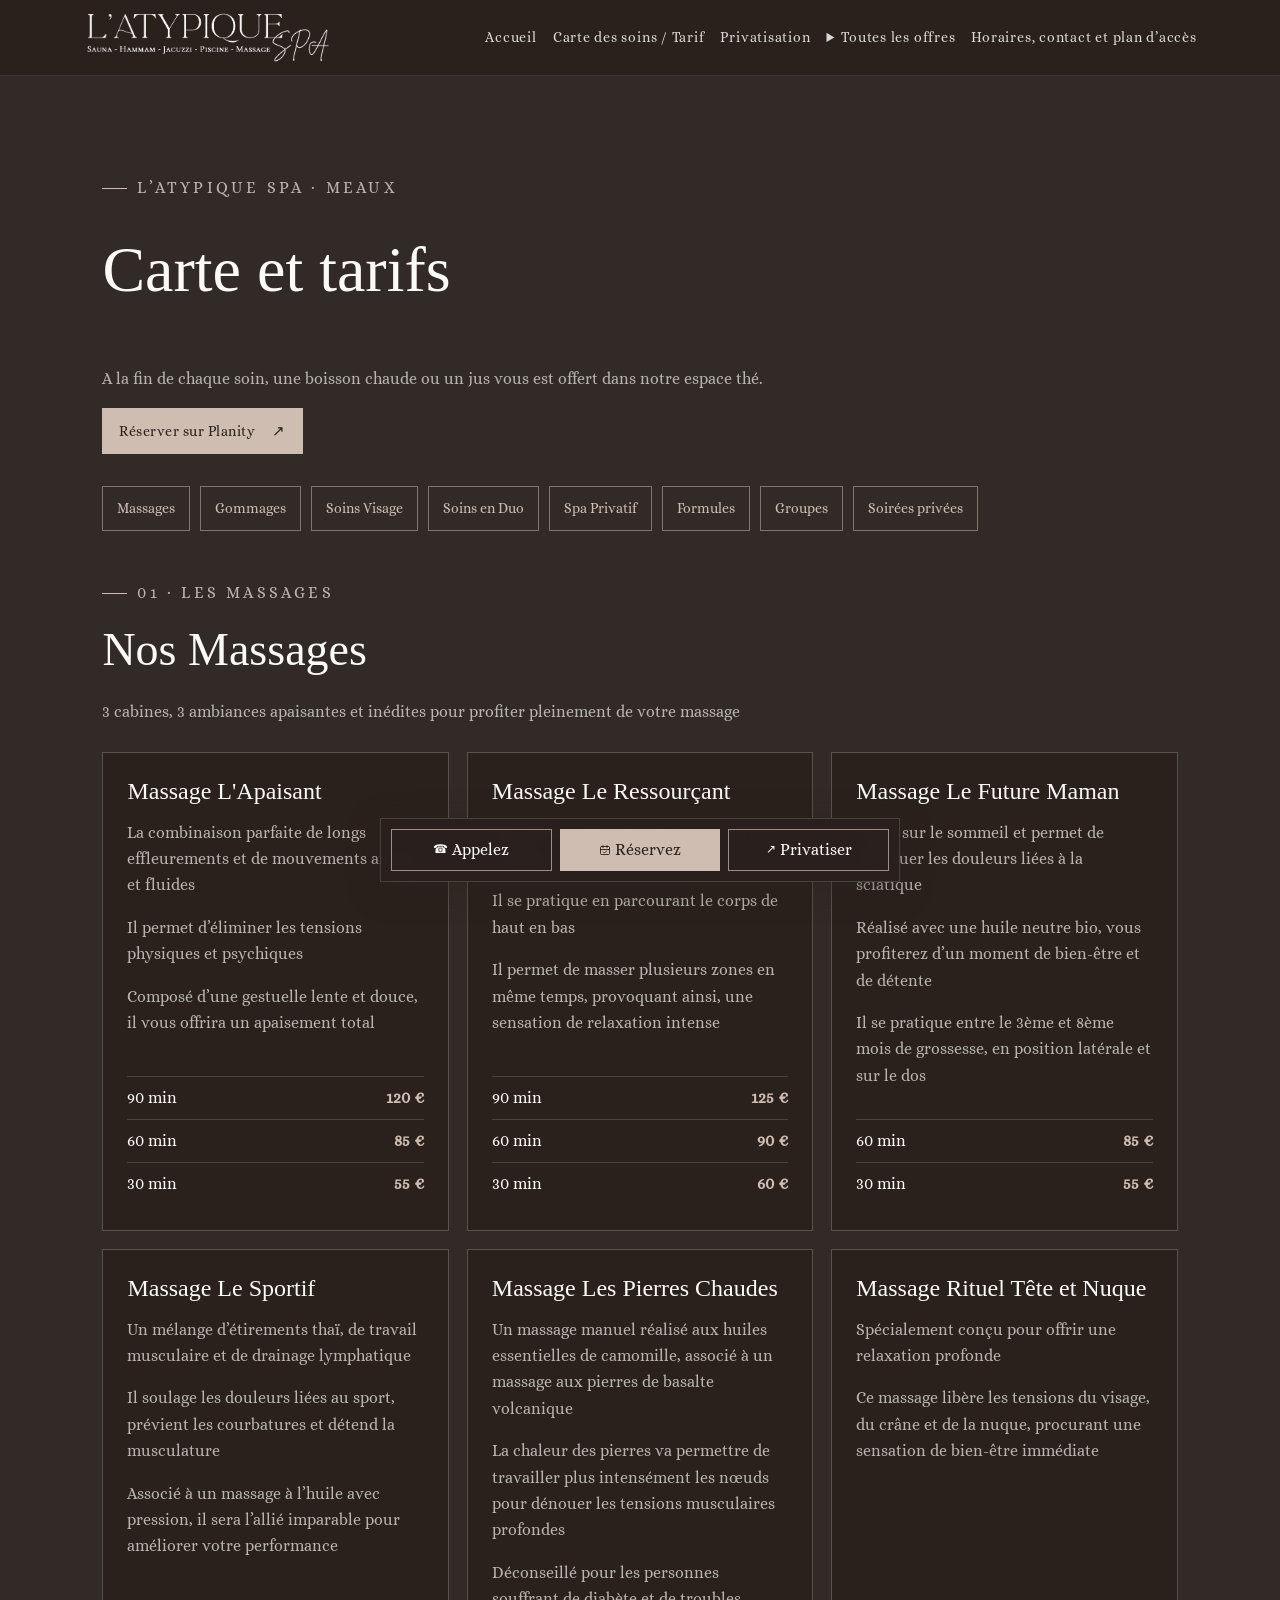
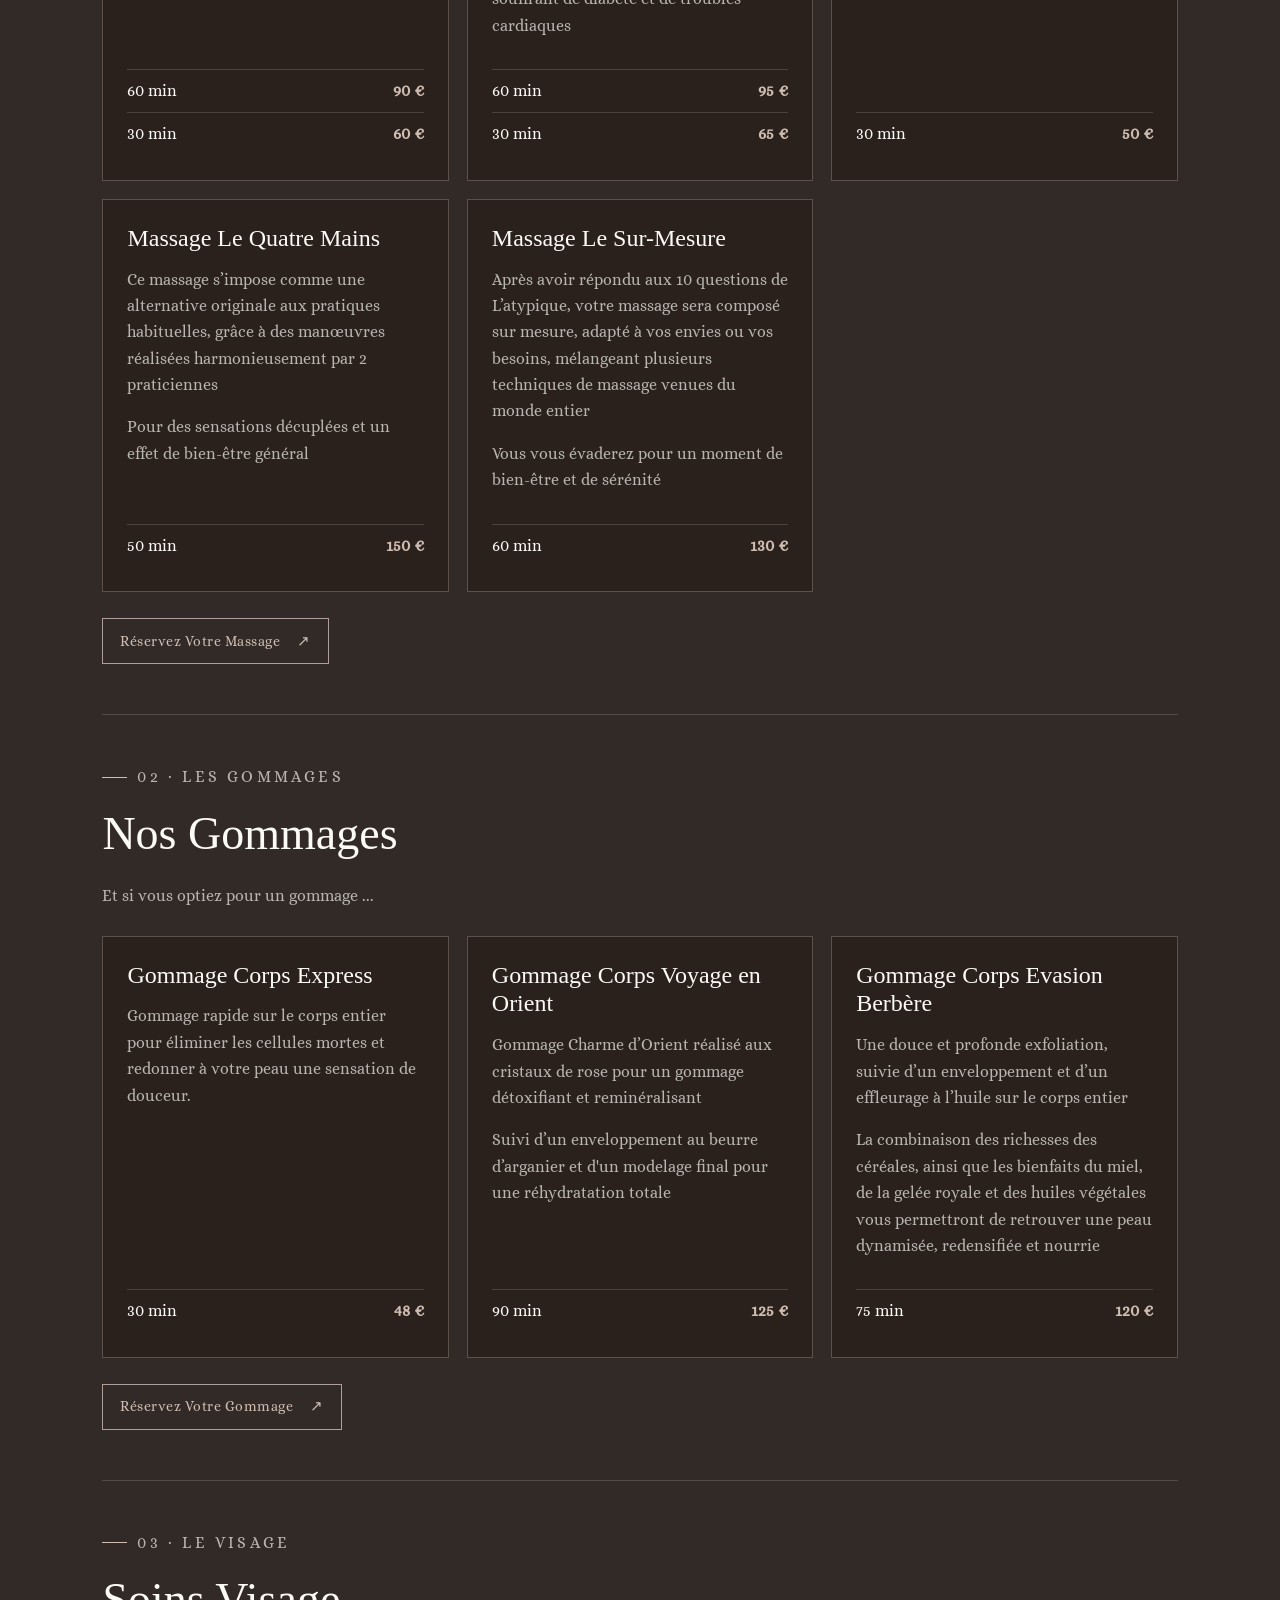
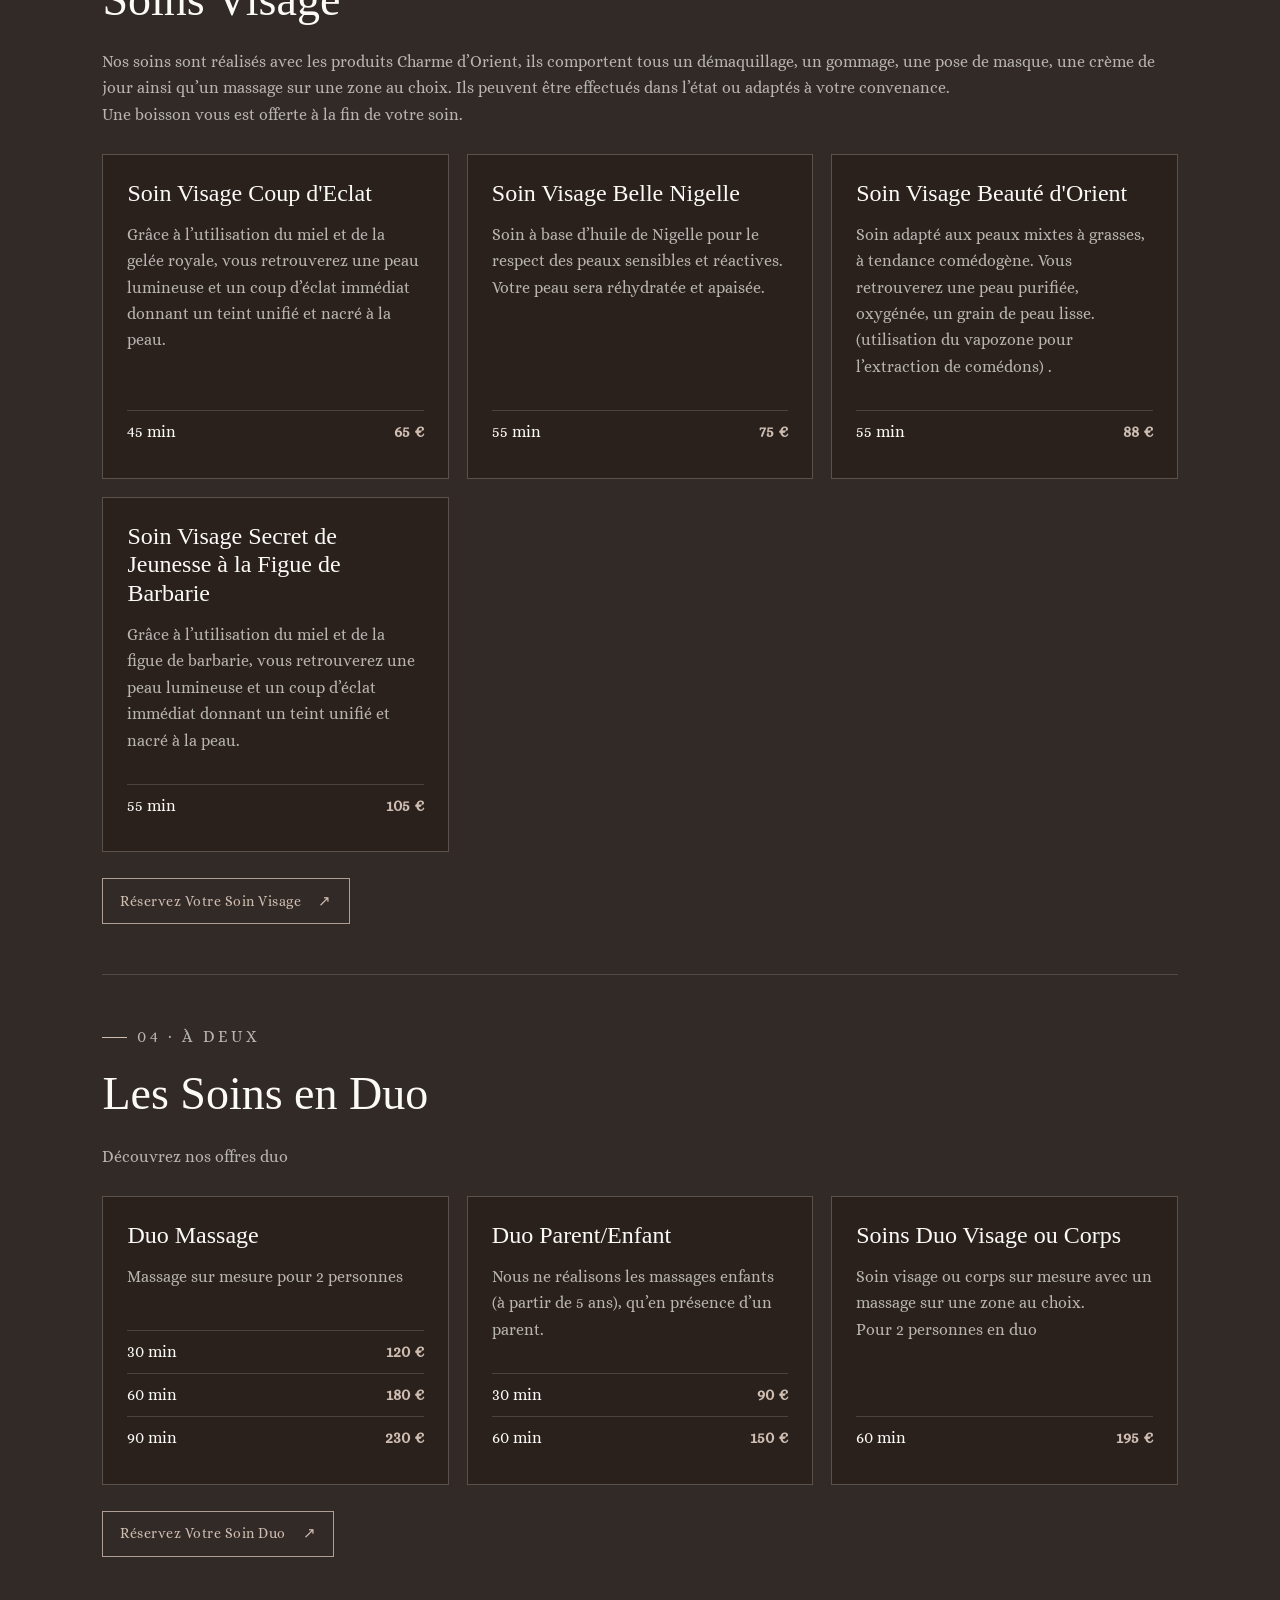
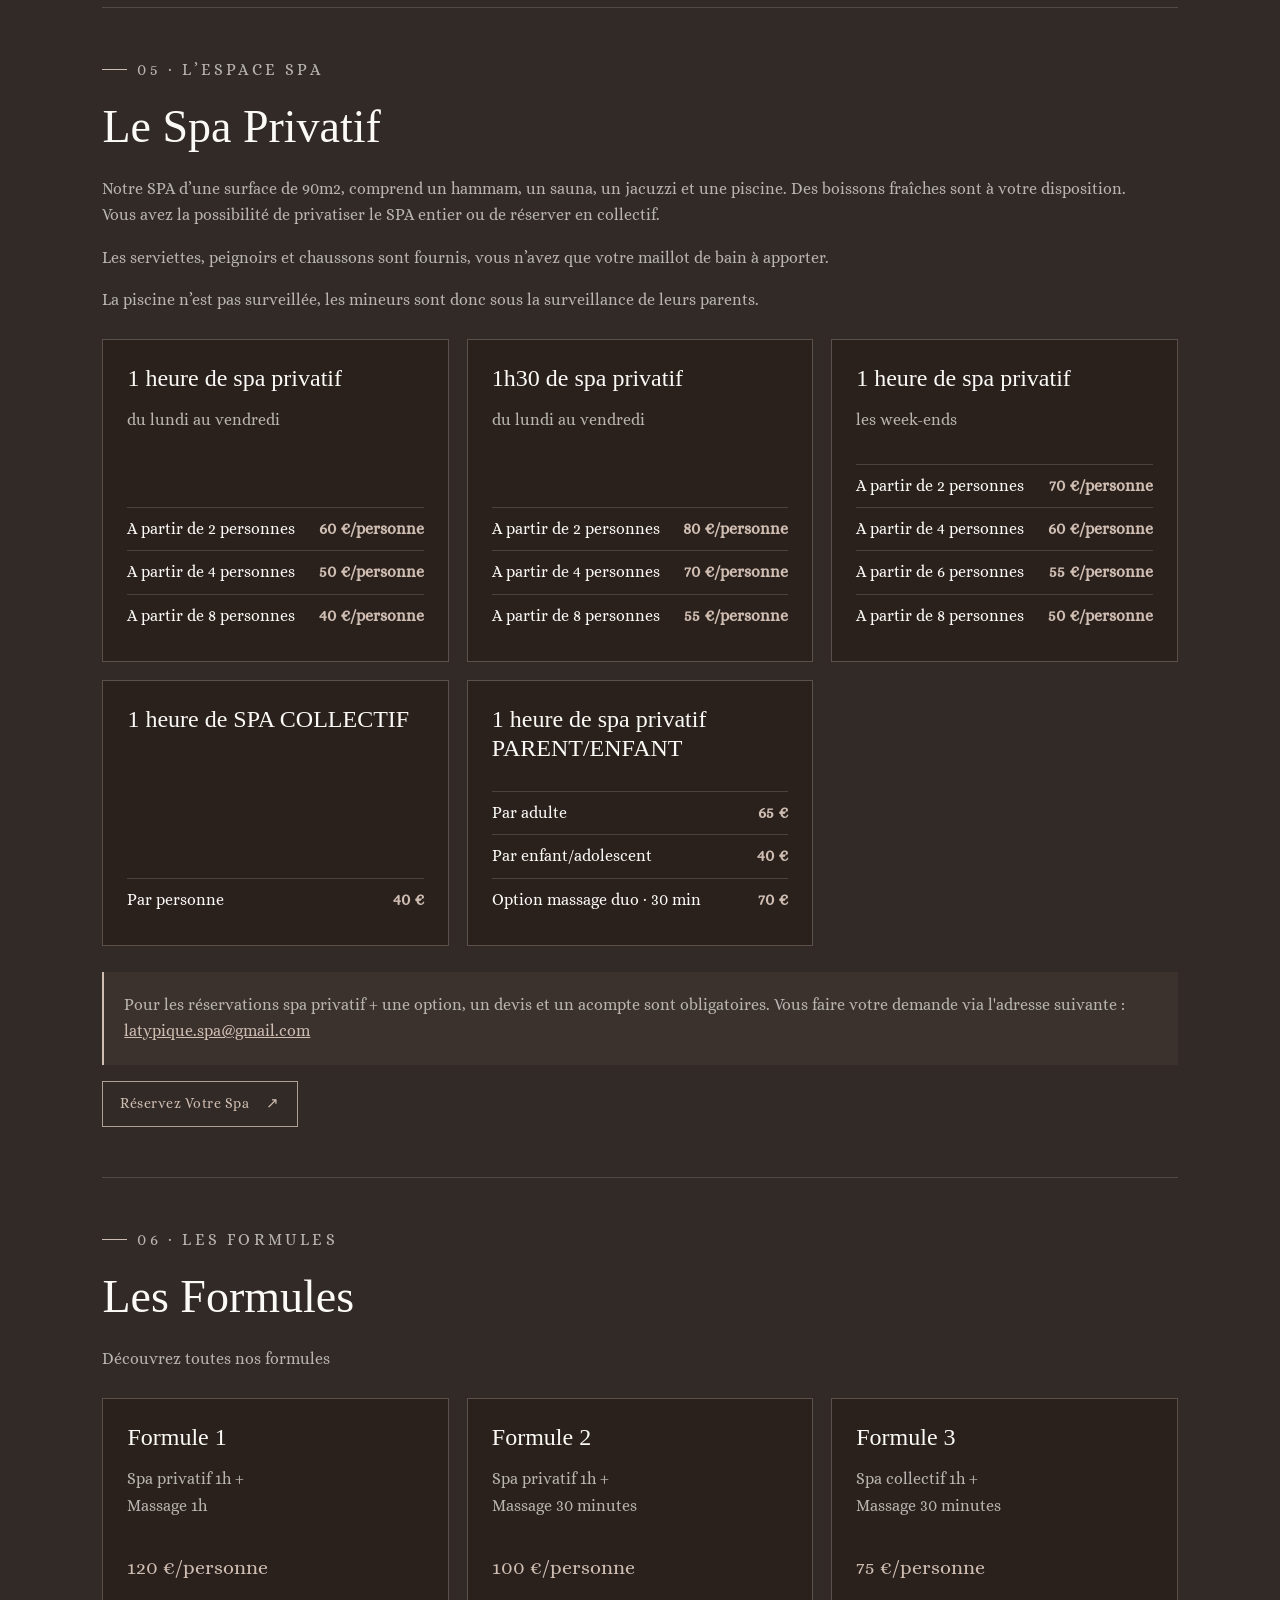
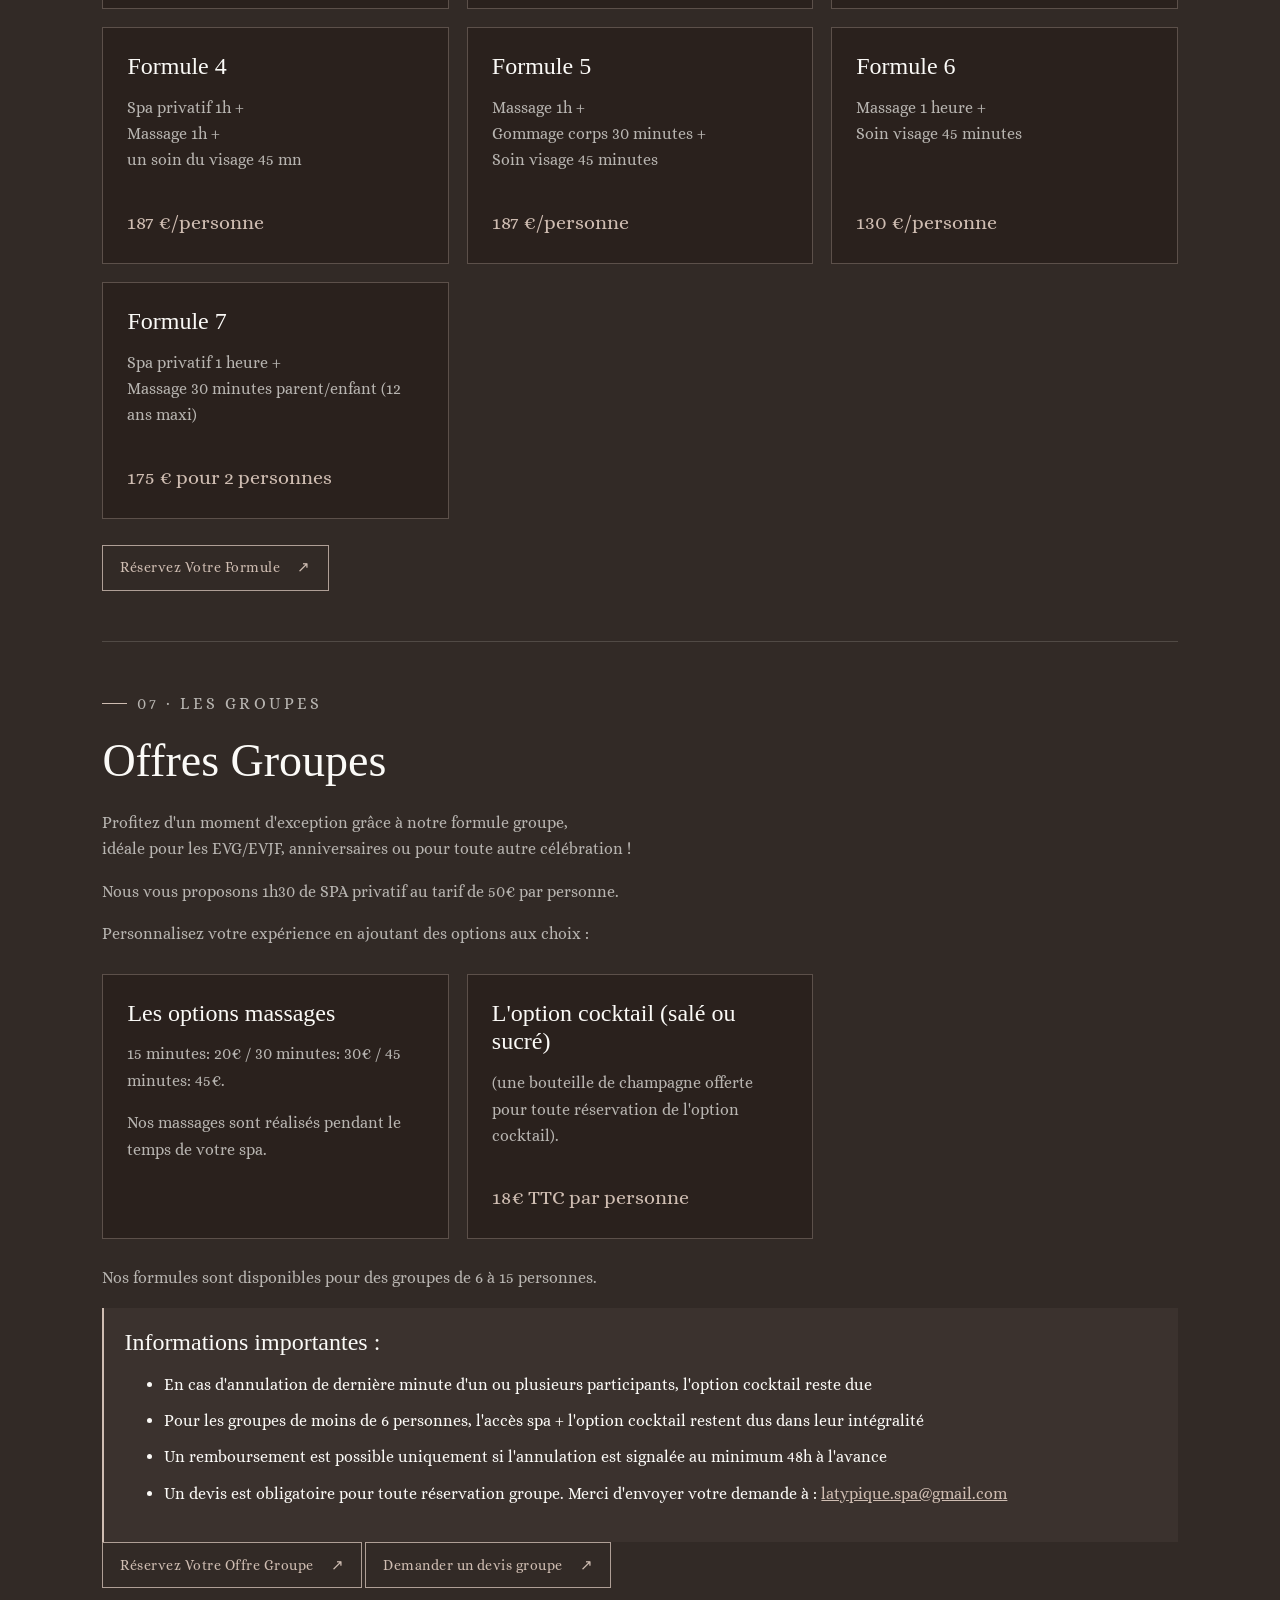
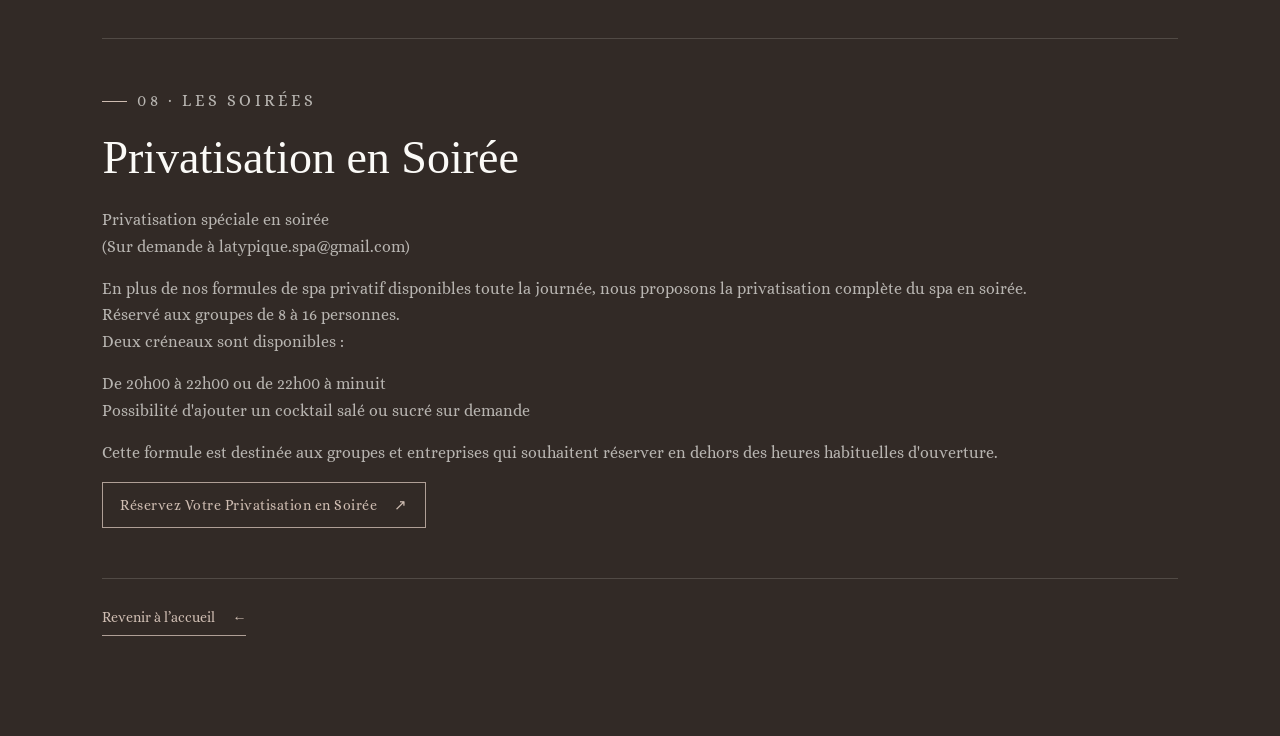
==== docs/carte-tarifs.html @ e6910a38 "Ajouter une page Privatisation Co-authored-by: Copilot <223556219+Copilot@users.noreply.github.com>" ====
<!doctype html>
<html lang="fr">
<head>
  <meta charset="utf-8">
  <meta name="viewport" content="width=device-width, initial-scale=1, viewport-fit=cover">
  <meta name="description" content="Découvrez la carte et les tarifs de L’Atypique Spa à Meaux : massages, gommages, soins visage, duo, spa privatif, formules et offres groupes.">
  <meta name="theme-color" content="#2a211d">
  <title>Carte et tarifs — L’Atypique Spa</title>
  <link rel="icon" href="assets/favicon/favicon.ico">
  <link rel="stylesheet" href="proposition-3.css?v=20261019-25">
</head>
<body class="rates-page">
  <a class="skip-link" href="#contenu">Aller au contenu</a>
  <header class="site-header">
    <a class="brand" href="index.html" aria-label="L’Atypique Spa, accueil">
      <img class="brand-logo" src="assets/Logo/logo1.webp" alt="L’Atypique Spa" width="683" height="140">
    </a>
    <input class="menu-toggle" type="checkbox" id="menu-toggle" aria-label="Ouvrir le menu">
    <label class="menu-button" for="menu-toggle" aria-label="Afficher le menu"><span></span><span></span><span></span></label>
    <nav class="main-nav" aria-label="Navigation principale">
      <a href="index.html">Accueil</a>
      <a href="carte-tarifs.html" aria-current="page">Carte des soins / Tarif</a>
      <a href="privatisation.html">Privatisation</a>
      <details class="nav-offers">
        <summary>Toutes les offres</summary>
        <ul class="nav-submenu">
          <li><a href="#massage">Nos Massages</a></li>
          <li><a href="#gommage">Nos Gommages</a></li>
          <li><a href="#visage">Soins Visage</a></li>
          <li><a href="#duo">Les Soins en Duo</a></li>
          <li><a href="#privatif">Le Spa Privatif</a></li>
          <li><a href="#formules">Les Formules</a></li>
          <li><a href="#evc">Offres Groupes</a></li>
          <li><a href="#privatisation">Privatisation en Soirée</a></li>
        </ul>
      </details>
      <a href="contact.html">Horaires, contact et plan d’accès</a>
    </nav>
  </header>
  <main class="rates-content section-pad" id="contenu">
    <div class="rates-intro">
      <p class="eyebrow">L’Atypique Spa · Meaux</p>
      <h1>Carte et tarifs</h1>
      <p>A la fin de chaque soin, une boisson chaude ou un jus vous est offert dans notre espace thé.</p>
      <a class="button button-light" href="https://www.planity.com/latypique-spa-77100-meaux-qjz">Réserver sur Planity <span aria-hidden="true">↗</span></a>
    </div>
    <nav class="rates-categories" aria-label="Rubriques de la carte">
      <a href="#massage">Massages</a><a href="#gommage">Gommages</a><a href="#visage">Soins Visage</a><a href="#duo">Soins en Duo</a><a href="#privatif">Spa Privatif</a><a href="#formules">Formules</a><a href="#evc">Groupes</a><a href="#privatisation">Soirées privées</a>
    </nav>

    <section class="rates-section" id="massage" aria-labelledby="massage-title">
      <p class="eyebrow">01 · Les massages</p>
      <h2 id="massage-title">Nos Massages</h2>
      <p>3 cabines, 3 ambiances apaisantes et inédites pour profiter pleinement de votre massage</p>
      <div class="rates-grid">
        <article class="rate-card">
          <h3>Massage L'Apaisant</h3>
          <p>La combinaison parfaite de longs effleurements et de mouvements amples et fluides</p>
          <p>Il permet d’éliminer les tensions physiques et psychiques</p>
          <p>Composé d’une gestuelle lente et douce, il vous offrira un apaisement total</p>
          <ul class="rate-prices"><li>90 min <strong>120 €</strong></li><li>60 min <strong>85 €</strong></li><li>30 min <strong>55 €</strong></li></ul>
        </article>
        <article class="rate-card">
          <h3>Massage Le Ressourçant</h3>
          <p>Inspiré du massage Hawaïen, il se veut tonique et souple à la fois</p>
          <p>Il se pratique en parcourant le corps de haut en bas</p>
          <p>Il permet de masser plusieurs zones en même temps, provoquant ainsi, une sensation de relaxation intense</p>
          <ul class="rate-prices"><li>90 min <strong>125 €</strong></li><li>60 min <strong>90 €</strong></li><li>30 min <strong>60 €</strong></li></ul>
        </article>
        <article class="rate-card">
          <h3>Massage Le Future Maman</h3>
          <p>Il agit sur le sommeil et permet de diminuer les douleurs liées à la sciatique</p>
          <p>Réalisé avec une huile neutre bio, vous profiterez d’un moment de bien-être et de détente</p>
          <p>Il se pratique entre le 3ème et 8ème mois de grossesse, en position latérale et sur le dos</p>
          <ul class="rate-prices"><li>60 min <strong>85 €</strong></li><li>30 min <strong>55 €</strong></li></ul>
        </article>
        <article class="rate-card">
          <h3>Massage Le Sportif</h3>
          <p>Un mélange d’étirements thaï, de travail musculaire et de drainage lymphatique</p>
          <p>Il soulage les douleurs liées au sport, prévient les courbatures et détend la musculature</p>
          <p>Associé à un massage à l’huile avec pression, il sera l’allié imparable pour améliorer votre performance</p>
          <ul class="rate-prices"><li>60 min <strong>90 €</strong></li><li>30 min <strong>60 €</strong></li></ul>
        </article>
        <article class="rate-card">
          <h3>Massage Les Pierres Chaudes</h3>
          <p>Un massage manuel réalisé aux huiles essentielles de camomille, associé à un massage aux pierres de basalte volcanique</p>
          <p>La chaleur des pierres va permettre de travailler plus intensément les nœuds pour dénouer les tensions musculaires profondes</p>
          <p class="rate-note">Déconseillé pour les personnes souffrant de diabète et de troubles cardiaques</p>
          <ul class="rate-prices"><li>60 min <strong>95 €</strong></li><li>30 min <strong>65 €</strong></li></ul>
        </article>
        <article class="rate-card">
          <h3>Massage Rituel Tête et Nuque</h3>
          <p>Spécialement conçu pour offrir une relaxation profonde</p>
          <p>Ce massage libère les tensions du visage, du crâne et de la nuque, procurant une sensation de bien-être immédiate</p>
          <ul class="rate-prices"><li>30 min <strong>50 €</strong></li></ul>
        </article>
        <article class="rate-card">
          <h3>Massage Le Quatre Mains</h3>
          <p>Ce massage s’impose comme une alternative originale aux pratiques habituelles, grâce à des manœuvres réalisées harmonieusement par 2 praticiennes</p>
          <p>Pour des sensations décuplées et un effet de bien-être général</p>
          <ul class="rate-prices"><li>50 min <strong>150 €</strong></li></ul>
        </article>
        <article class="rate-card">
          <h3>Massage Le Sur-Mesure</h3>
          <p>Après avoir répondu aux 10 questions de L’atypique, votre massage sera composé sur mesure, adapté à vos envies ou vos besoins, mélangeant plusieurs techniques de massage venues du monde entier</p>
          <p>Vous vous évaderez pour un moment de bien-être et de sérénité</p>
          <ul class="rate-prices"><li>60 min <strong>130 €</strong></li></ul>
        </article>
      </div>
      <a class="button button-outline" href="https://www.planity.com/latypique-spa-77100-meaux-qjz">Réservez Votre Massage <span aria-hidden="true">↗</span></a>
    </section>

    <section class="rates-section" id="gommage" aria-labelledby="gommage-title">
      <p class="eyebrow">02 · Les gommages</p>
      <h2 id="gommage-title">Nos Gommages</h2>
      <p>Et si vous optiez pour un gommage ...</p>
      <div class="rates-grid">
        <article class="rate-card">
          <h3>Gommage Corps Express</h3>
          <p>Gommage rapide sur le corps entier pour éliminer les cellules mortes et redonner à votre peau une sensation de douceur.</p>
          <ul class="rate-prices"><li>30 min <strong>48 €</strong></li></ul>
        </article>
        <article class="rate-card">
          <h3>Gommage Corps Voyage en Orient</h3>
          <p>Gommage Charme d’Orient réalisé aux cristaux de rose pour un gommage détoxifiant et reminéralisant</p>
          <p>Suivi d’un enveloppement au beurre d’arganier et d'un modelage final pour une réhydratation totale</p>
          <ul class="rate-prices"><li>90 min <strong>125 €</strong></li></ul>
        </article>
        <article class="rate-card">
          <h3>Gommage Corps Evasion Berbère</h3>
          <p>Une douce et profonde exfoliation, suivie d’un enveloppement et d’un effleurage à l’huile sur le corps entier</p>
          <p>La combinaison des richesses des céréales, ainsi que les bienfaits du miel, de la gelée royale et des huiles végétales vous permettront de retrouver une peau dynamisée, redensifiée et nourrie</p>
          <ul class="rate-prices"><li>75 min <strong>120 €</strong></li></ul>
        </article>
      </div>
      <a class="button button-outline" href="https://www.planity.com/latypique-spa-77100-meaux-qjz">Réservez Votre Gommage <span aria-hidden="true">↗</span></a>
    </section>

    <section class="rates-section" id="visage" aria-labelledby="visage-title">
      <p class="eyebrow">03 · Le visage</p>
      <h2 id="visage-title">Soins Visage</h2>
      <p>Nos soins sont réalisés avec les produits Charme d’Orient, ils comportent tous un démaquillage, un gommage, une pose de masque, une crème de jour ainsi qu’un massage sur une zone au choix. Ils peuvent être effectués dans l’état ou adaptés à votre convenance.<br>Une boisson vous est offerte à la fin de votre soin.</p>
      <div class="rates-grid">
        <article class="rate-card"><h3>Soin Visage Coup d'Eclat</h3><p>Grâce à l’utilisation du miel et de la gelée royale, vous retrouverez une peau lumineuse et un coup d’éclat immédiat donnant un teint unifié et nacré à la peau.</p><ul class="rate-prices"><li>45 min <strong>65 €</strong></li></ul></article>
        <article class="rate-card"><h3>Soin Visage Belle Nigelle</h3><p>Soin à base d’huile de Nigelle pour le respect des peaux sensibles et réactives. Votre peau sera réhydratée et apaisée.</p><ul class="rate-prices"><li>55 min <strong>75 €</strong></li></ul></article>
        <article class="rate-card"><h3>Soin Visage Beauté d'Orient</h3><p>Soin adapté aux peaux mixtes à grasses, à tendance comédogène. Vous retrouverez une peau purifiée, oxygénée, un grain de peau lisse. (utilisation du vapozone pour l’extraction de comédons) .</p><ul class="rate-prices"><li>55 min <strong>88 €</strong></li></ul></article>
        <article class="rate-card"><h3>Soin Visage Secret de Jeunesse à la Figue de Barbarie</h3><p>Grâce à l’utilisation du miel et de la figue de barbarie, vous retrouverez une peau lumineuse et un coup d’éclat immédiat donnant un teint unifié et nacré à la peau.</p><ul class="rate-prices"><li>55 min <strong>105 €</strong></li></ul></article>
      </div>
      <a class="button button-outline" href="https://www.planity.com/latypique-spa-77100-meaux-qjz">Réservez Votre Soin Visage <span aria-hidden="true">↗</span></a>
    </section>

    <section class="rates-section" id="duo" aria-labelledby="duo-title">
      <p class="eyebrow">04 · À deux</p>
      <h2 id="duo-title">Les Soins en Duo</h2>
      <p>Découvrez nos offres duo</p>
      <div class="rates-grid">
        <article class="rate-card"><h3>Duo Massage</h3><p>Massage sur mesure pour 2 personnes</p><ul class="rate-prices"><li>30 min <strong>120 €</strong></li><li>60 min <strong>180 €</strong></li><li>90 min <strong>230 €</strong></li></ul></article>
        <article class="rate-card"><h3>Duo Parent/Enfant</h3><p>Nous ne réalisons les massages enfants (à partir de 5 ans), qu’en présence d’un parent.</p><ul class="rate-prices"><li>30 min <strong>90 €</strong></li><li>60 min <strong>150 €</strong></li></ul></article>
        <article class="rate-card"><h3>Soins Duo Visage ou Corps</h3><p>Soin visage ou corps sur mesure avec un massage sur une zone au choix.<br>Pour 2 personnes en duo</p><ul class="rate-prices"><li>60 min <strong>195 €</strong></li></ul></article>
      </div>
      <a class="button button-outline" href="https://www.planity.com/latypique-spa-77100-meaux-qjz">Réservez Votre Soin Duo <span aria-hidden="true">↗</span></a>
    </section>

    <section class="rates-section" id="privatif" aria-labelledby="privatif-title">
      <p class="eyebrow">05 · L’espace spa</p>
      <h2 id="privatif-title">Le Spa Privatif</h2>
      <p>Notre SPA d’une surface de 90m2, comprend un hammam, un sauna, un jacuzzi et une piscine. Des boissons fraîches sont à votre disposition.<br>Vous avez la possibilité de privatiser le SPA entier ou de réserver en collectif.</p>
      <p>Les serviettes, peignoirs et chaussons sont fournis, vous n’avez que votre maillot de bain à apporter.</p>
      <p>La piscine n’est pas surveillée, les mineurs sont donc sous la surveillance de leurs parents.</p>
      <div class="rates-grid">
        <article class="rate-card"><h3>1 heure de spa privatif</h3><p>du lundi au vendredi</p><ul class="rate-prices"><li>A partir de 2 personnes <strong>60 €/personne</strong></li><li>A partir de 4 personnes <strong>50 €/personne</strong></li><li>A partir de 8 personnes <strong>40 €/personne</strong></li></ul></article>
        <article class="rate-card"><h3>1h30 de spa privatif</h3><p>du lundi au vendredi</p><ul class="rate-prices"><li>A partir de 2 personnes <strong>80 €/personne</strong></li><li>A partir de 4 personnes <strong>70 €/personne</strong></li><li>A partir de 8 personnes <strong>55 €/personne</strong></li></ul></article>
        <article class="rate-card"><h3>1 heure de spa privatif</h3><p>les week-ends</p><ul class="rate-prices"><li>A partir de 2 personnes <strong>70 €/personne</strong></li><li>A partir de 4 personnes <strong>60 €/personne</strong></li><li>A partir de 6 personnes <strong>55 €/personne</strong></li><li>A partir de 8 personnes <strong>50 €/personne</strong></li></ul></article>
        <article class="rate-card"><h3>1 heure de SPA COLLECTIF</h3><ul class="rate-prices"><li>Par personne <strong>40 €</strong></li></ul></article>
        <article class="rate-card"><h3>1 heure de spa privatif PARENT/ENFANT</h3><ul class="rate-prices"><li>Par adulte <strong>65 €</strong></li><li>Par enfant/adolescent <strong>40 €</strong></li><li>Option massage duo · 30 min <strong>70 €</strong></li></ul></article>
      </div>
      <p class="rates-notice">Pour les réservations spa privatif + une option, un devis et un acompte sont obligatoires. Vous faire votre demande via l'adresse suivante : <a href="mailto:latypique.spa@gmail.com">latypique.spa@gmail.com</a></p>
      <a class="button button-outline" href="https://www.planity.com/latypique-spa-77100-meaux-qjz">Réservez Votre Spa <span aria-hidden="true">↗</span></a>
    </section>

    <section class="rates-section" id="formules" aria-labelledby="formules-title">
      <p class="eyebrow">06 · Les formules</p>
      <h2 id="formules-title">Les Formules</h2>
      <p>Découvrez toutes nos formules</p>
      <div class="rates-grid">
        <article class="rate-card"><h3>Formule 1</h3><p>Spa privatif 1h +<br>Massage 1h</p><p class="rate-total">120 €/personne</p></article>
        <article class="rate-card"><h3>Formule 2</h3><p>Spa privatif 1h +<br>Massage 30 minutes</p><p class="rate-total">100 €/personne</p></article>
        <article class="rate-card"><h3>Formule 3</h3><p>Spa collectif 1h +<br>Massage 30 minutes</p><p class="rate-total">75 €/personne</p></article>
        <article class="rate-card"><h3>Formule 4</h3><p>Spa privatif 1h +<br>Massage 1h +<br>un soin du visage 45 mn</p><p class="rate-total">187 €/personne</p></article>
        <article class="rate-card"><h3>Formule 5</h3><p>Massage 1h +<br>Gommage corps 30 minutes +<br>Soin visage 45 minutes</p><p class="rate-total">187 €/personne</p></article>
        <article class="rate-card"><h3>Formule 6</h3><p>Massage 1 heure +<br>Soin visage 45 minutes</p><p class="rate-total">130 €/personne</p></article>
        <article class="rate-card"><h3>Formule 7</h3><p>Spa privatif 1 heure +<br>Massage 30 minutes parent/enfant (12 ans maxi)</p><p class="rate-total">175 € pour 2 personnes</p></article>
      </div>
      <a class="button button-outline" href="https://www.planity.com/latypique-spa-77100-meaux-qjz">Réservez Votre Formule <span aria-hidden="true">↗</span></a>
    </section>

    <section class="rates-section" id="evc" aria-labelledby="evc-title">
      <p class="eyebrow">07 · Les groupes</p>
      <h2 id="evc-title">Offres Groupes</h2>
      <p>Profitez d'un moment d'exception grâce à notre formule groupe,<br>idéale pour les EVG/EVJF, anniversaires ou pour toute autre célébration !</p>
      <p>Nous vous proposons 1h30 de SPA privatif au tarif de 50€ par personne.</p>
      <p>Personnalisez votre expérience en ajoutant des options aux choix :</p>
      <div class="rates-grid">
        <article class="rate-card"><h3>Les options massages</h3><p>15 minutes: 20€ / 30 minutes: 30€ / 45 minutes: 45€.</p><p>Nos massages sont réalisés pendant le temps de votre spa.</p></article>
        <article class="rate-card"><h3>L'option cocktail (salé ou sucré)</h3><p>(une bouteille de champagne offerte pour toute réservation de l'option cocktail).</p><p class="rate-total">18€ TTC par personne</p></article>
      </div>
      <p>Nos formules sont disponibles pour des groupes de 6 à 15 personnes.</p>
      <div class="rates-notice"><h3>Informations importantes :</h3><ul>
        <li>En cas d'annulation de dernière minute d'un ou plusieurs participants, l'option cocktail reste due</li>
        <li>Pour les groupes de moins de 6 personnes, l'accès spa + l'option cocktail restent dus dans leur intégralité</li>
        <li>Un remboursement est possible uniquement si l'annulation est signalée au minimum 48h à l'avance</li>
        <li>Un devis est obligatoire pour toute réservation groupe. Merci d'envoyer votre demande à : <a href="mailto:latypique.spa@gmail.com">latypique.spa@gmail.com</a></li>
      </ul></div>
      <a class="button button-outline" href="https://www.planity.com/latypique-spa-77100-meaux-qjz">Réservez Votre Offre Groupe <span aria-hidden="true">↗</span></a>
      <a class="button button-outline" href="mailto:latypique.spa@gmail.com?subject=Demande%20de%20devis%20groupe">Demander un devis groupe <span aria-hidden="true">↗</span></a>
    </section>

    <section class="rates-section" id="privatisation" aria-labelledby="privatisation-title">
      <p class="eyebrow">08 · Les soirées</p>
      <h2 id="privatisation-title">Privatisation en Soirée</h2>
      <p>Privatisation spéciale en soirée<br>(Sur demande à <a href="mailto:latypique.spa@gmail.com">latypique.spa@gmail.com</a>)</p>
      <p>En plus de nos formules de spa privatif disponibles toute la journée, nous proposons la privatisation complète du spa en soirée.<br>Réservé aux groupes de 8 à 16 personnes.<br>Deux créneaux sont disponibles :</p>
      <p>De 20h00 à 22h00 ou de 22h00 à minuit<br>Possibilité d'ajouter un cocktail salé ou sucré sur demande</p>
      <p>Cette formule est destinée aux groupes et entreprises qui souhaitent réserver en dehors des heures habituelles d'ouverture.</p>
      <a class="button button-outline" href="mailto:latypique.spa@gmail.com?subject=Demande%20d%27informations%20privatisation%20du%20spa">Réservez Votre Privatisation en Soirée <span aria-hidden="true">↗</span></a>
    </section>
    <a class="text-link" href="index.html">Revenir à l’accueil <span aria-hidden="true">←</span></a>
  </main>
  <div class="mobile-actions" aria-label="Actions rapides">
    <a href="tel:+33971243971"><span aria-hidden="true">☎</span> Appelez</a>
    <a class="mobile-booking" href="https://www.planity.com/latypique-spa-77100-meaux-qjz">
      <svg width="12" height="12" viewBox="0 0 24 24" fill="none" stroke="currentColor" stroke-width="1.8" stroke-linecap="round" stroke-linejoin="round" aria-hidden="true" focusable="false">
        <rect x="3" y="5" width="18" height="16" rx="2"></rect>
        <path d="M16 3v4M8 3v4M3 11h18M9 16l2 2 4-4"></path>
      </svg>
      Réservez
    </a>
    <a href="privatisation.html"><span aria-hidden="true">↗</span> Privatiser</a>
  </div>
</body>
</html>
---- docs/proposition-3.css ----
@font-face {
  font-family: "Alice";
  font-style: normal;
  font-weight: 400;
  font-display: swap;
  src: url("assets/fonts/alice-latin.woff2") format("woff2");
}

:root {
  /* Palette commune a toutes les pages partageant cette feuille de style. */
  --color-black: #2a211d;
  --color-white: #fbfaf7;
  --color-accent: #cfbdb2;

  --ink: var(--color-black);
  --night: var(--color-black);
  --white: var(--color-white);
  --surface: color-mix(in srgb, var(--color-black) 96%, var(--color-white));
  --surface-raised: color-mix(in srgb, var(--color-black) 92%, var(--color-white));
  --muted: color-mix(in srgb, var(--color-white) 68%, var(--color-black));
  --serif: Georgia, "Noto Serif", "Times New Roman", serif;
  --sans: "Alice", Georgia, "Noto Serif", serif;
}

* {
  box-sizing: border-box;
}

html {
  scroll-behavior: smooth;
  scroll-padding-top: 80px;
}

body {
  margin: 0;
  padding-bottom: 84px;
  color: var(--white);
  background: var(--night);
  font-family: var(--sans);
  font-size: 15px;
  line-height: 1.65;
  -webkit-font-smoothing: antialiased;
}

img,
video {
  display: block;
  max-width: 100%;
}

a {
  color: inherit;
  text-decoration: none;
}

.skip-link {
  position: absolute;
  z-index: 20;
  top: 10px;
  left: 10px;
  padding: 10px 15px;
  color: var(--ink);
  background: var(--color-accent);
  transform: translateY(-150%);
}

.skip-link:focus {
  transform: translateY(0);
}

.site-header {
  position: relative;
  z-index: 8;
  display: flex;
  height: 76px;
  align-items: center;
  justify-content: space-between;
  padding: 0 6.5%;
  background: var(--color-black);
  border-bottom: 1px solid color-mix(in srgb, var(--color-white) 9%, transparent);
}

.brand {
  display: flex;
  flex-shrink: 0;
  align-items: center;
  line-height: 1;
}

.brand-logo {
  width: 250px;
  height: auto;
}

.footer-brand {
  font-family: var(--serif);
  font-size: 25px;
  letter-spacing: .055em;
}

.footer-brand i {
  color: var(--color-accent);
  font-family: var(--serif);
  font-size: .7em;
  font-weight: 400;
}

.main-nav {
  position: absolute;
  top: 100%;
  right: 0;
  left: 0;
  display: none;
  flex-direction: column;
  align-items: stretch;
  gap: 0;
  max-height: calc(100dvh - 80px - 84px);
  padding: 5px 6.5% 16px;
  overflow-y: auto;
  color: color-mix(in srgb, var(--color-white) 84%, transparent);
  background: var(--color-black);
  box-shadow: 0 12px 18px color-mix(in srgb, var(--color-black) 27%, transparent);
  font-size: 14px;
  letter-spacing: .055em;
}

.main-nav > a,
.main-nav > .nav-pending,
.nav-offers summary {
  padding: 11px 4px;
  border-bottom: 1px solid color-mix(in srgb, var(--color-white) 10%, transparent);
}

.menu-toggle:checked ~ .main-nav {
  display: flex;
}

.main-nav > a:not(.nav-phone):hover,
.main-nav > a:not(.nav-phone):focus-visible {
  color: var(--color-accent);
}

.nav-offers {
  position: relative;
}

.nav-offers summary {
  cursor: pointer;
}

.nav-offers summary:hover,
.nav-offers summary:focus-visible {
  color: var(--color-accent);
}

.nav-submenu {
  margin: 0;
  padding: 4px 0 4px 20px;
  list-style: none;
  background: var(--night);
}

.nav-submenu li {
  padding: 8px 0;
}

.nav-submenu a {
  display: block;
}

.nav-submenu a:hover,
.nav-submenu a:focus-visible {
  color: var(--color-accent);
}

.nav-phone {
  display: inline-flex;
  align-items: center;
  gap: 10px;
  padding: 10px 14px;
  color: var(--white);
  border: 1px solid color-mix(in srgb, var(--color-accent) 75%, transparent);
  white-space: nowrap;
}

.nav-phone span {
  color: var(--color-accent);
  font-size: 14px;
}

.menu-toggle {
  position: absolute;
  width: 1px;
  height: 1px;
  overflow: hidden;
  clip-path: inset(50%);
  white-space: nowrap;
}

.menu-button {
  display: flex;
  width: 38px;
  height: 38px;
  flex-direction: column;
  align-items: center;
  justify-content: center;
  gap: 5px;
  cursor: pointer;
}

.menu-button span {
  width: 22px;
  height: 1px;
  background: var(--color-accent);
}

.menu-toggle:focus-visible + .menu-button {
  outline: 2px solid var(--color-accent);
  outline-offset: 3px;
}

.hero {
  position: relative;
  display: flex;
  min-height: min(700px, calc(100svh - 76px));
  align-items: flex-end;
  overflow: hidden;
  background: var(--color-black);
}

.hero-video,
.hero-shade {
  position: absolute;
  inset: 0;
  width: 100%;
  height: 100%;
}

.hero-video {
  object-fit: cover;
  object-position: center 52%;
}

.hero-shade {
  background: linear-gradient(90deg, color-mix(in srgb, var(--color-black) 82%, transparent), color-mix(in srgb, var(--color-black) 48%, transparent) 48%, color-mix(in srgb, var(--color-black) 14%, transparent)),
    linear-gradient(0deg, color-mix(in srgb, var(--color-black) 72%, transparent), transparent 58%);
}

.hero-copy {
  position: relative;
  z-index: 1;
  width: min(650px, 74%);
  margin: 0 0 105px 11%;
  animation: enter .7s ease both;
}

.eyebrow {
  display: flex;
  align-items: center;
  gap: 10px;
  margin: 0 0 17px;
  color: var(--color-accent);
  font-size: 9px;
  font-weight: 500;
  letter-spacing: .2em;
  line-height: 1.5;
  text-transform: uppercase;
}

.eyebrow::before {
  width: 25px;
  height: 1px;
  background: var(--color-accent);
  content: "";
}

h1,
h2,
h3,
p {
  margin-top: 0;
}

.hero h1,
.welcome h2,
.section-intro h2,
.space h2,
.care h2,
.film h2,
.private h2,
.visit h2 {
  font-family: var(--serif);
  font-weight: 400;
  letter-spacing: -.035em;
}

.hero h1 {
  max-width: 620px;
  margin: 0 0 17px;
  font-size: clamp(53px, 6.3vw, 85px);
  line-height: .99;
}

.hero h1 em,
.welcome h2 em,
.section-intro h2 em,
.space h2 em,
.care h2 em,
.film h2 em,
.private h2 em,
.visit h2 em {
  color: var(--color-accent);
  font-style: normal;
}

.hero-copy > p:not(.eyebrow) {
  max-width: 410px;
  margin: 0 0 23px;
  color: color-mix(in srgb, var(--color-white) 82%, transparent);
  font-size: 12px;
  line-height: 1.8;
}

.hero-actions {
  display: flex;
  flex-wrap: wrap;
  align-items: center;
  gap: 22px;
}

.button {
  display: inline-flex;
  min-height: 46px;
  align-items: center;
  justify-content: center;
  gap: 17px;
  padding: 0 17px;
  font-size: 10px;
  letter-spacing: .035em;
  transition: color .2s ease, background .2s ease, border-color .2s ease;
}

.button span {
  font-size: 15px;
}

.button-light {
  color: var(--ink);
  background: var(--color-accent);
}

.button-light:hover,
.button-light:focus-visible {
  color: var(--color-black);
  background: var(--white);
}

.button-outline {
  color: var(--color-accent);
  border: 1px solid color-mix(in srgb, var(--color-accent) 80%, transparent);
}

.button-outline:hover,
.button-outline:focus-visible {
  color: var(--ink);
  background: var(--color-accent);
}

.hero-call {
  display: inline-flex;
  align-items: center;
  gap: 10px;
  color: var(--white);
  font-size: 10px;
}

.call-icon {
  display: inline-flex;
  width: 27px;
  height: 27px;
  align-items: center;
  justify-content: center;
  color: var(--color-accent);
  border: 1px solid color-mix(in srgb, var(--color-accent) 50%, transparent);
}

.hero-caption {
  position: absolute;
  right: 7%;
  bottom: 32px;
  z-index: 1;
  color: color-mix(in srgb, var(--color-white) 80%, transparent);
  font-size: 8px;
  letter-spacing: .17em;
  text-transform: uppercase;
}

.hero-caption span {
  display: inline-block;
  width: 22px;
  height: 1px;
  margin: 0 8px 3px 0;
  background: var(--color-accent);
}

.hero-scroll {
  position: absolute;
  bottom: 31px;
  left: 7%;
  z-index: 1;
  display: flex;
  width: 25px;
  height: 25px;
  align-items: center;
  justify-content: center;
  border: 1px solid color-mix(in srgb, var(--color-white) 50%, transparent);
  border-radius: 50%;
}

.hero-scroll span {
  width: 5px;
  height: 5px;
  border-right: 1px solid var(--white);
  border-bottom: 1px solid var(--white);
  transform: translateY(-1px) rotate(45deg);
}

.mobile-trust {
  display: none;
}

.section-pad {
  padding: 100px max(8%, calc((100vw - 1100px) / 2));
}

.welcome {
  display: grid;
  grid-template-columns: .95fr 1fr;
  align-items: center;
  gap: 9%;
  padding-top: 105px;
  padding-bottom: 105px;
  background: var(--surface);
}

.welcome-image {
  position: relative;
  padding: 0 20px 20px 0;
}

.welcome-image::after {
  position: absolute;
  right: 0;
  bottom: 0;
  left: 20px;
  height: 83%;
  border: 1px solid color-mix(in srgb, var(--color-accent) 65%, transparent);
  content: "";
}

.welcome-image img {
  position: relative;
  z-index: 1;
  width: 100%;
  aspect-ratio: 1.03;
  object-fit: cover;
}

.image-tag {
  position: absolute;
  z-index: 2;
  right: 0;
  bottom: 0;
  padding: 9px 12px;
  color: var(--white);
  background: var(--ink);
  font-size: 8px;
  letter-spacing: .12em;
  text-transform: uppercase;
}

.welcome-copy .eyebrow {
  margin-bottom: 15px;
}

.welcome h2,
.section-intro h2,
.space h2,
.care h2,
.film h2,
.visit h2 {
  margin-bottom: 20px;
  font-size: clamp(43px, 5vw, 63px);
  line-height: 1.03;
}

.welcome-lead {
  margin-bottom: 11px;
  color: var(--white);
  font-family: var(--serif);
  font-size: 17px;
  line-height: 1.5;
}

.welcome-copy > p:not(.eyebrow, .welcome-lead) {
  max-width: 470px;
  margin-bottom: 19px;
  color: var(--muted);
  font-size: 11px;
  line-height: 1.9;
}

.text-link {
  display: inline-block;
  padding-bottom: 5px;
  color: var(--color-accent);
  border-bottom: 1px solid color-mix(in srgb, var(--color-accent) 80%, transparent);
  font-size: 10px;
}

.text-link span {
  margin-left: 14px;
}

.experiences {
  padding-top: 90px;
  padding-bottom: 100px;
  background: var(--night);
}

.section-intro {
  display: grid;
  grid-template-columns: 1.05fr .9fr;
  align-items: end;
  column-gap: 7%;
  margin-bottom: 34px;
}

.section-intro .eyebrow {
  grid-column: 1 / -1;
}

.section-intro h2 {
  margin-bottom: 0;
}

.section-intro > p:last-child {
  max-width: 350px;
  margin: 0 0 2px;
  color: var(--muted);
  font-size: 11px;
  line-height: 1.8;
}

.experience-grid {
  display: grid;
  grid-template-columns: repeat(3, 1fr);
  gap: 14px;
}

.experience-card {
  position: relative;
  min-height: 355px;
  overflow: hidden;
  background: var(--surface-raised);
}

.experience-card::after {
  position: absolute;
  inset: 0;
  background: linear-gradient(180deg, color-mix(in srgb, var(--color-black) 5%, transparent) 20%, color-mix(in srgb, var(--color-black) 14%, transparent) 42%, color-mix(in srgb, var(--color-black) 91%, transparent) 100%);
  content: "";
}

.experience-card img {
  position: absolute;
  inset: 0;
  width: 100%;
  height: 100%;
  object-fit: cover;
  transition: transform .4s ease;
}

.experience-card:hover img {
  transform: scale(1.04);
}

.experience-care img {
  object-position: 52% center;
}

.experience-private img {
  object-position: 50% center;
}

.card-number,
.card-info,
.card-arrow {
  position: absolute;
  z-index: 1;
}

.card-number {
  top: 16px;
  left: 16px;
  color: var(--white);
  font-size: 8px;
  letter-spacing: .16em;
}

.card-info {
  right: 35px;
  bottom: 19px;
  left: 17px;
  display: flex;
  flex-direction: column;
  line-height: 1.35;
}

.card-info strong {
  font-family: var(--serif);
  font-size: 22px;
  font-weight: 400;
}

.card-info small {
  margin-top: 4px;
  color: color-mix(in srgb, var(--color-white) 75%, transparent);
  font-size: 9px;
}

.card-arrow {
  right: 14px;
  bottom: 20px;
  color: var(--color-accent);
  font-size: 15px;
}

.space {
  display: grid;
  grid-template-columns: .83fr 1.12fr;
  align-items: center;
  gap: 9%;
  padding-top: 98px;
  padding-bottom: 98px;
  background: var(--surface);
}

.space h2 {
  margin-bottom: 15px;
}

.space-copy > p:not(.eyebrow, .small-note) {
  max-width: 390px;
  margin-bottom: 21px;
  color: var(--muted);
  font-size: 11px;
  line-height: 1.85;
}

.amenities {
  display: grid;
  grid-template-columns: 1fr 1fr;
  gap: 0 18px;
  max-width: 340px;
  margin: 0;
  padding: 0;
  list-style: none;
  border-top: 1px solid color-mix(in srgb, var(--color-white) 15%, transparent);
}

.amenities li {
  padding: 11px 0;
  color: var(--white);
  border-bottom: 1px solid color-mix(in srgb, var(--color-white) 15%, transparent);
  font-family: var(--serif);
  font-size: 16px;
}

.amenities span {
  margin-right: 9px;
  color: var(--color-accent);
  font-family: var(--sans);
  font-size: 8px;
}

.small-note {
  display: flex;
  gap: 8px;
  align-items: flex-start;
  max-width: 350px;
  margin: 17px 0 0;
  color: var(--muted);
  font-size: 9px;
  line-height: 1.7;
}

.small-note span {
  color: var(--color-accent);
  font-size: 14px;
}

.space-photo {
  position: relative;
}

.space-photo img {
  width: 100%;
  aspect-ratio: 1.37;
  object-fit: cover;
}

.photo-caption {
  position: absolute;
  right: 0;
  bottom: 0;
  padding: 10px 14px;
  color: var(--white);
  background: color-mix(in srgb, var(--color-black) 90%, transparent);
  font-family: var(--serif);
  font-size: 12px;
  font-style: italic;
}

.care {
  display: grid;
  grid-template-columns: .92fr 1fr;
  align-items: center;
  gap: 9%;
  padding-top: 105px;
  padding-bottom: 110px;
  background: var(--night);
}

.care-image {
  position: relative;
  padding: 0 0 22px 21px;
}

.care-image::before {
  position: absolute;
  top: -16px;
  right: 21px;
  bottom: 35px;
  left: 0;
  border: 1px solid color-mix(in srgb, var(--color-accent) 55%, transparent);
  content: "";
}

.care-image img {
  position: relative;
  width: 100%;
  aspect-ratio: .91;
  object-fit: cover;
}

.care-stamp {
  position: absolute;
  right: -4px;
  bottom: 0;
  padding: 11px 13px;
  color: var(--color-accent);
  background: var(--night);
  font-size: 8px;
  letter-spacing: .16em;
  line-height: 1.5;
}

.care h2 {
  margin-bottom: 15px;
}

.care-copy > p:not(.eyebrow) {
  max-width: 450px;
  margin-bottom: 20px;
  color: var(--muted);
  font-size: 11px;
  line-height: 1.85;
}

.care-list {
  margin: 0 0 22px;
  border-top: 1px solid color-mix(in srgb, var(--color-white) 15%, transparent);
}

.care-list > div {
  display: grid;
  grid-template-columns: 26px 1fr;
  gap: 8px;
  padding: 12px 0;
  border-bottom: 1px solid color-mix(in srgb, var(--color-white) 15%, transparent);
}

.care-list > div > span {
  padding-top: 3px;
  color: var(--color-accent);
  font-size: 8px;
}

.care-list p {
  margin: 0;
}

.care-list strong,
.care-list small {
  display: block;
}

.care-list strong {
  margin-bottom: 2px;
  color: var(--white);
  font-family: var(--serif);
  font-size: 16px;
  font-weight: 400;
}

.care-list small {
  color: var(--muted);
  font-size: 9px;
}

.reviews {
  display: grid;
  grid-template-columns: 1.1fr .75fr;
  align-items: center;
  gap: 9%;
  background: var(--surface);
}

.reviews h2 {
  margin-bottom: 15px;
  font-family: var(--serif);
  font-size: clamp(43px, 5vw, 63px);
  font-weight: 400;
  letter-spacing: -.035em;
  line-height: 1.03;
}

.reviews h2 em {
  color: var(--color-accent);
  font-style: normal;
}

.reviews-copy > p:last-child {
  max-width: 390px;
  margin-bottom: 0;
  color: var(--muted);
  font-size: 11px;
  line-height: 1.85;
}

.reviews-card {
  display: flex;
  min-height: 245px;
  flex-direction: column;
  align-items: center;
  justify-content: center;
  padding: 28px;
  color: #202124;
  background: #fff;
  text-align: center;
  border: 1px solid #dadce0;
  border-radius: 8px;
}

.reviews-label {
  color: #5f6368;
  font-size: 9px;
  letter-spacing: .16em;
  text-transform: uppercase;
}

.google-name {
  font-family: Arial, sans-serif;
  font-weight: 600;
  letter-spacing: 0;
  text-transform: none;
}

.google-name > span:nth-child(1),
.google-name > span:nth-child(4) {
  color: #4285f4;
}

.google-name > span:nth-child(2),
.google-name > span:nth-child(6) {
  color: #ea4335;
}

.google-name > span:nth-child(3) {
  color: #fbbc05;
}

.google-name > span:nth-child(5) {
  color: #34a853;
}

.reviews-score {
  display: flex;
  align-items: baseline;
  gap: 5px;
  margin-top: 7px;
  font-family: var(--serif);
}

.reviews-score strong {
  color: #202124;
  font-size: 55px;
  font-weight: 400;
  line-height: 1;
}

.reviews-score span {
  color: #5f6368;
  font-size: 15px;
}

.reviews-stars {
  margin-top: 6px;
  color: #fbbc04;
  font-size: 17px;
  letter-spacing: .12em;
  line-height: 1;
}

.reviews-card > p {
  margin: 8px 0 18px;
  color: #5f6368;
  font-size: 10px;
}

.reviews-card .button {
  color: #fff;
  background: #1a73e8;
  border-color: #1a73e8;
}

.reviews-card .button:hover,
.reviews-card .button:focus-visible {
  color: #fff;
  background: #185abc;
  border-color: #185abc;
}

.hours-banner {
  padding: 22px 5%;
  color: var(--ink);
  background: var(--color-accent);
  text-align: center;
}

.hours-banner p {
  margin: 0;
  font-size: 12px;
  line-height: 1.8;
}

.hours-contact {
  display: flex;
  align-items: center;
  justify-content: center;
  gap: 22px;
  margin-top: 8px;
  font-size: 12px;
}

.hours-contact a {
  display: inline-flex;
  min-height: 44px;
  align-items: center;
  justify-content: center;
  gap: 8px;
}

.hours-contact a[aria-label] {
  min-width: 44px;
}

.film {
  display: grid;
  grid-template-columns: .7fr 1.3fr;
  align-items: center;
  gap: 7%;
  padding-top: 75px;
  padding-bottom: 75px;
  background: var(--surface);
}

.film h2 {
  margin-bottom: 0;
  font-size: clamp(34px, 4.2vw, 53px);
}

.film-video {
  width: 100%;
  max-height: 370px;
  aspect-ratio: 16 / 9;
  background: var(--color-black);
  object-fit: cover;
}

.private {
  position: relative;
  display: flex;
  min-height: 520px;
  align-items: center;
  overflow: hidden;
  background: var(--color-black);
}

.private-image,
.private-shade {
  position: absolute;
  inset: 0;
  width: 100%;
  height: 100%;
}

.private-image {
  object-fit: cover;
  object-position: center 52%;
}

.private-shade {
  background: linear-gradient(90deg, color-mix(in srgb, var(--color-black) 90%, transparent), color-mix(in srgb, var(--color-black) 66%, transparent) 47%, color-mix(in srgb, var(--color-black) 20%, transparent));
}

.private-copy {
  position: relative;
  z-index: 1;
  width: min(580px, 75%);
  margin-left: 11%;
  padding: 76px 0;
}

.private h2 {
  margin-bottom: 17px;
  font-size: clamp(48px, 5.7vw, 73px);
  line-height: .99;
}

.private-copy > p:not(.eyebrow) {
  max-width: 390px;
  margin-bottom: 22px;
  color: color-mix(in srgb, var(--color-white) 80%, transparent);
  font-size: 11px;
  line-height: 1.8;
}

.visit {
  padding-top: 78px;
  padding-bottom: 82px;
  text-align: center;
}

.visit .eyebrow {
  justify-content: center;
}

.visit .eyebrow::after {
  width: 25px;
  height: 1px;
  background: var(--color-accent);
  content: "";
}

.visit h2 {
  margin-bottom: 12px;
}

.visit > p:not(.eyebrow) {
  margin-bottom: 20px;
  color: var(--muted);
  font-size: 10px;
}

.visit-actions {
  display: flex;
  flex-direction: column;
  align-items: center;
  gap: 15px;
}

.site-footer {
  display: grid;
  grid-template-columns: 1fr auto auto;
  gap: 28px;
  align-items: center;
  padding: 27px 7%;
  color: color-mix(in srgb, var(--color-white) 77%, transparent);
  background: var(--color-black);
  border-top: 1px solid color-mix(in srgb, var(--color-white) 9%, transparent);
}

.footer-brand {
  color: var(--white);
  font-size: 19px;
}

.site-footer > p,
.site-footer > a:not(.footer-brand) {
  margin: 0;
  font-size: 9px;
  line-height: 1.65;
}

.site-footer > a:not(.footer-brand):hover {
  color: var(--color-accent);
}

.footer-links {
  display: flex;
  grid-column: 1 / -1;
  justify-content: space-between;
  padding-top: 14px;
  color: var(--muted);
  border-top: 1px solid color-mix(in srgb, var(--color-white) 10%, transparent);
  font-size: 8px;
}

.footer-links a:hover {
  color: var(--color-accent);
}

.mobile-actions {
  position: fixed;
  z-index: 7;
  right: 50%;
  bottom: 18px;
  display: grid;
  width: min(520px, calc(100% - 40px));
  grid-template-columns: repeat(3, minmax(0, 1fr));
  gap: 8px;
  padding: 10px;
  background: color-mix(in srgb, var(--color-black) 97%, transparent);
  border: 1px solid color-mix(in srgb, var(--color-white) 15%, transparent);
  box-shadow: 0 8px 32px color-mix(in srgb, var(--color-black) 45%, transparent);
  backdrop-filter: blur(10px);
  transform: translateX(50%);
}

.mobile-actions a {
  display: flex;
  min-width: 0;
  min-height: 42px;
  align-items: center;
  justify-content: center;
  gap: 4px;
  color: var(--white);
  font-size: 16px;
  white-space: nowrap;
}

.mobile-actions .mobile-booking {
  color: var(--ink);
  background: var(--color-accent);
}

.mobile-actions a:not(.mobile-booking) {
  border: 1px solid color-mix(in srgb, var(--color-accent) 70%, transparent);
}

.mobile-actions span {
  font-size: 12px;
}

@keyframes enter {
  from {
    opacity: 0;
    transform: translateY(12px);
  }
  to {
    opacity: 1;
    transform: translateY(0);
  }
}

@media (max-width: 850px) {
  .brand-logo {
    width: 200px;
  }

  .site-header {
    padding: 0 5%;
  }

  .nav-phone {
    padding: 9px 10px;
  }

  .section-pad {
    padding-right: 6%;
    padding-left: 6%;
  }

  .experience-card {
    min-height: 295px;
  }
}

@media (min-width: 621px) {
  .main-nav,
  .eyebrow,
  .button,
  .text-link,
  .hero-caption,
  .image-tag,
  .card-number,
  .card-info small,
  .amenities span,
  .small-note,
  .photo-caption,
  .care-stamp,
  .care-list > div > span,
  .care-list small,
  .reviews-label,
  .reviews-card > p,
  .hours-banner p,
  .hours-contact {
    font-size: 14px;
  }

  .hero-copy > p:not(.eyebrow),
  .welcome-copy > p:not(.eyebrow, .welcome-lead),
  .section-intro > p:last-child,
  .space-copy > p:not(.eyebrow, .small-note),
  .care-copy > p:not(.eyebrow),
  .reviews-copy > p:last-child,
  .private-copy > p:not(.eyebrow),
  .visit > p:not(.eyebrow) {
    font-size: 16px;
  }

  .site-header {
    height: auto;
    min-height: 76px;
    gap: 24px;
    padding-top: 12px;
    padding-bottom: 12px;
  }

  .menu-toggle,
  .menu-button {
    display: none;
  }

  .main-nav {
    position: static;
    display: flex;
    flex-direction: row;
    flex-wrap: wrap;
    align-items: center;
    justify-content: flex-end;
    gap: 8px 16px;
    max-height: none;
    padding: 0;
    overflow: visible;
    box-shadow: none;
  }

  .main-nav > a,
  .main-nav > .nav-pending,
  .nav-offers summary {
    padding: 0;
    border-bottom: 0;
  }

  .nav-submenu {
    position: absolute;
    top: 100%;
    right: 0;
    width: max-content;
    max-width: 100vw;
    margin: 10px 0 0;
    padding: 12px 18px;
    border: 1px solid color-mix(in srgb, var(--color-accent) 45%, transparent);
  }

}

@media (max-width: 620px) {
  html {
    scroll-padding-top: 64px;
  }

  body {
    padding-bottom: calc(61px + env(safe-area-inset-bottom));
  }

  .site-header {
    position: sticky;
    top: 0;
    height: 64px;
    padding: 0 5.5%;
  }

  .brand-logo {
    width: min(250px, 68vw);
  }

  .main-nav {
    padding: 5px 5.5% 16px;
    max-height: calc(100dvh - 64px - 61px - env(safe-area-inset-bottom));
  }

  .main-nav > a,
  .main-nav > .nav-pending,
  .nav-offers summary {
    font-size: 16px;
  }

  .nav-submenu {
    font-size: 16px;
  }

  .main-nav .nav-phone {
    justify-content: space-between;
    margin-top: 10px;
    padding: 11px 12px;
    border: 1px solid color-mix(in srgb, var(--color-accent) 75%, transparent);
  }

  .hero {
    min-height: min(690px, calc(100svh - 64px));
    min-height: min(690px, calc(100dvh - 64px));
    align-items: flex-end;
  }

  .hero-video {
    object-position: center center;
  }

  .hero-shade {
    background: linear-gradient(0deg, color-mix(in srgb, var(--color-black) 94%, transparent), color-mix(in srgb, var(--color-black) 63%, transparent) 49%, color-mix(in srgb, var(--color-black) 8%, transparent));
  }

  .hero-copy {
    width: 89%;
    margin: 0 5.5% 76px;
  }

  .hero .eyebrow {
    margin-bottom: 13px;
    font-size: 8px;
    letter-spacing: .17em;
  }

  .hero h1 {
    margin-bottom: 13px;
    font-size: clamp(43px, 12.2vw, 64px);
    line-height: 1;
  }

  .hero-copy > p:not(.eyebrow) {
    max-width: 320px;
    margin-bottom: 17px;
    font-size: 16px;
  }

  .hero-actions {
    gap: 15px;
  }

  .button {
    min-height: 43px;
    gap: 12px;
    padding: 0 13px;
    font-size: 9px;
  }

  .hero-call {
    font-size: 9px;
  }

  .hero-caption {
    right: 5.5%;
    bottom: 20px;
    font-size: 7px;
    letter-spacing: .11em;
  }

  .hero-caption span {
    width: 15px;
  }

  .hero-scroll {
    display: none;
  }

  .mobile-trust {
    display: flex;
    min-height: 48px;
    align-items: center;
    justify-content: center;
    gap: 9px;
    padding: 8px 5%;
    color: var(--muted);
    background: var(--surface-raised);
    font-size: 8px;
    letter-spacing: .015em;
    text-align: center;
  }

  .mobile-trust strong {
    color: var(--color-accent);
    font-weight: 500;
  }

  .mobile-trust > span {
    flex: 1;
    white-space: nowrap;
  }

  .mobile-trust i {
    flex-shrink: 0;
    width: 1px;
    height: 17px;
    background: color-mix(in srgb, var(--color-accent) 58%, transparent);
  }

  .section-pad {
    padding: 62px 5.5%;
  }

  .welcome {
    grid-template-columns: 1fr;
    gap: 34px;
    padding-top: 56px;
    padding-bottom: 60px;
  }

  .welcome-image {
    order: 2;
    padding-right: 14px;
    padding-bottom: 14px;
  }

  .welcome-image::after {
    left: 14px;
    height: 80%;
  }

  .welcome-image img {
    aspect-ratio: 1.25;
  }

  .image-tag {
    padding: 7px 9px;
    font-size: 7px;
  }

  .welcome-copy .eyebrow,
  .section-intro .eyebrow,
  .space .eyebrow,
  .care .eyebrow,
  .film .eyebrow,
  .private .eyebrow {
    margin-bottom: 12px;
    font-size: 8px;
    letter-spacing: .17em;
  }

  .welcome h2,
  .section-intro h2,
  .space h2,
  .care h2,
  .film h2,
  .visit h2 {
    margin-bottom: 14px;
    font-size: clamp(38px, 10vw, 51px);
    line-height: 1.05;
  }

  .welcome-lead {
    font-size: 16px;
  }

  .welcome-copy > p:not(.eyebrow, .welcome-lead) {
    margin-bottom: 14px;
    font-size: 10px;
  }

  .experiences {
    padding-top: 61px;
    padding-bottom: 65px;
  }

  .section-intro {
    grid-template-columns: 1fr;
    gap: 0;
    margin-bottom: 21px;
  }

  .section-intro h2 {
    margin-bottom: 10px;
  }

  .section-intro > p:last-child {
    max-width: 340px;
    margin-bottom: 0;
    font-size: 10px;
  }

  .experience-grid {
    grid-template-columns: 1fr;
    gap: 10px;
  }

  .experience-card {
    min-height: 0;
    aspect-ratio: 1.54;
  }

  .experience-care {
    aspect-ratio: 1.68;
  }

  .experience-private {
    aspect-ratio: 1.54;
  }

  .card-number {
    top: 12px;
    left: 13px;
    font-size: 7px;
  }

  .card-info {
    right: 35px;
    bottom: 13px;
    left: 13px;
  }

  .card-info strong {
    font-size: 20px;
  }

  .card-info small {
    margin-top: 2px;
    font-size: 8px;
  }

  .card-arrow {
    right: 12px;
    bottom: 16px;
  }

  .space {
    grid-template-columns: 1fr;
    gap: 25px;
    padding-top: 61px;
    padding-bottom: 61px;
  }

  .space-copy > p:not(.eyebrow, .small-note) {
    margin-bottom: 15px;
    font-size: 10px;
  }

  .amenities {
    max-width: none;
    gap: 0 15px;
  }

  .amenities li {
    padding: 9px 0;
    font-size: 15px;
  }

  .small-note {
    margin-top: 13px;
    font-size: 8px;
  }

  .space-photo img {
    aspect-ratio: 1.2;
  }

  .photo-caption {
    padding: 8px 10px;
    font-size: 10px;
  }

  .care {
    grid-template-columns: 1fr;
    gap: 31px;
    padding-top: 61px;
    padding-bottom: 64px;
  }

  .care-image {
    order: 2;
    padding: 0 0 17px 14px;
  }

  .care-image::before {
    top: -12px;
    right: 14px;
    bottom: 28px;
  }

  .care-image img {
    aspect-ratio: 1.23;
  }

  .care-stamp {
    right: -3px;
    padding: 8px 10px;
    font-size: 7px;
  }

  .care-copy > p:not(.eyebrow) {
    margin-bottom: 14px;
    font-size: 10px;
  }

  .care-list {
    margin-bottom: 17px;
  }

  .care-list > div {
    padding: 9px 0;
  }

  .care-list strong {
    font-size: 15px;
  }

  .care-list small {
    font-size: 8px;
  }

  .reviews {
    grid-template-columns: 1fr;
    gap: 22px;
  }

  .reviews h2 {
    margin-bottom: 12px;
    font-size: clamp(38px, 10vw, 51px);
    line-height: 1.05;
  }

  .reviews-copy > p:last-child {
    font-size: 10px;
  }

  .reviews-card {
    min-height: 220px;
    padding: 24px 18px;
  }

  .hours-banner {
    padding: 6px 3% 2px;
  }

  .hours-address {
    white-space: nowrap;
  }

  .hours-address br {
    display: none;
  }

  .hours-contact {
    margin-top: 0;
    font-size: 16px;
  }

  .hours-contact a {
    min-height: 32px;
  }

  .hours-banner p {
    font-size: 10px;
  }

  .film {
    grid-template-columns: 1fr;
    gap: 14px;
    padding-top: 51px;
    padding-bottom: 54px;
  }

  .film h2 {
    margin-bottom: 0;
    font-size: 39px;
  }

  .film-video {
    aspect-ratio: 16 / 9;
  }

  .private {
    min-height: 465px;
    align-items: flex-end;
  }

  .private-image {
    object-position: 57% center;
  }

  .private-shade {
    background: linear-gradient(0deg, color-mix(in srgb, var(--color-black) 94%, transparent), color-mix(in srgb, var(--color-black) 58%, transparent) 56%, color-mix(in srgb, var(--color-black) 12%, transparent));
  }

  .private-copy {
    width: 89%;
    margin: 0 5.5% 23px;
    padding: 40px 0 35px;
  }

  .private h2 {
    margin-bottom: 13px;
    font-size: clamp(43px, 11.5vw, 58px);
    line-height: 1;
  }

  .private-copy > p:not(.eyebrow) {
    max-width: 340px;
    margin-bottom: 16px;
    font-size: 10px;
  }

  .visit {
    padding-top: 59px;
    padding-bottom: 62px;
  }

  .visit h2 {
    margin-bottom: 10px;
  }

  .visit > p:not(.eyebrow) {
    max-width: 300px;
    margin: 0 auto 16px;
    font-size: 9px;
  }

  .visit-actions {
    gap: 13px;
  }

  .visit-actions .text-link {
    font-size: 8px;
  }

  .site-footer {
    grid-template-columns: 1fr 1fr;
    gap: 13px 18px;
    padding: 22px 5.5% 17px;
  }

  .footer-brand {
    grid-column: 1 / -1;
    font-size: 18px;
  }

  .site-footer > p,
  .site-footer > a:not(.footer-brand) {
    font-size: 8px;
  }

  .footer-links {
    flex-wrap: wrap;
    gap: 8px 15px;
    font-size: 7px;
  }

  .mobile-actions {
    position: fixed;
    right: 0;
    bottom: 0;
    left: 0;
    width: auto;
    gap: 7px;
    padding: 7px 5.5% calc(7px + env(safe-area-inset-bottom));
    border-right: 0;
    border-bottom: 0;
    border-left: 0;
    box-shadow: none;
    transform: none;
  }

  .mobile-actions a {
    font-size: 15px;
  }

  .eyebrow,
  .hero .eyebrow,
  .welcome-copy .eyebrow,
  .section-intro .eyebrow,
  .space .eyebrow,
  .care .eyebrow,
  .film .eyebrow,
  .private .eyebrow,
  .hero-caption,
  .mobile-trust,
  .image-tag,
  .card-number,
  .card-info small,
  .amenities span,
  .small-note,
  .care-stamp,
  .care-list > div > span,
  .care-list small,
  .reviews-label {
    font-size: 13px;
  }

  .main-nav > a,
  .hero-copy > p:not(.eyebrow),
  .button,
  .text-link,
  .visit-actions .text-link,
  .welcome-copy > p:not(.eyebrow, .welcome-lead),
  .section-intro > p:last-child,
  .space-copy > p:not(.eyebrow, .small-note),
  .photo-caption,
  .care-copy > p:not(.eyebrow),
  .reviews-copy > p:last-child,
  .reviews-card > p,
  .hours-banner p,
  .private-copy > p:not(.eyebrow),
  .visit > p:not(.eyebrow) {
    font-size: 16px;
  }

  .hero-caption {
    right: 3%;
    left: 3%;
    max-width: none;
    font-size: 12px;
    letter-spacing: 0;
    text-align: center;
    white-space: nowrap;
  }

  .hero-caption span {
    display: none;
  }
}

@media (max-width: 360px) {
  .mobile-actions {
    gap: 5px;
    padding-right: 3%;
    padding-left: 3%;
  }

  .mobile-actions span {
    display: none;
  }

  .mobile-trust {
    gap: 6px;
  }

  .hero-caption,
  .hours-address {
    white-space: normal;
  }

  .hero h1 {
    font-size: 42px;
  }

  .hero-copy {
    margin-bottom: 65px;
  }

  .hero-actions {
    gap: 10px;
  }
}

.home-section {
  background: var(--surface);
}

.home-care {
  background: var(--night);
}

.home-section .section-intro {
  margin-bottom: 30px;
}

.home-gallery,
.home-moments-grid {
  display: grid;
  grid-template-columns: repeat(4, minmax(0, 1fr));
  gap: 18px;
}

.home-gallery figure {
  margin: 0;
}

.home-gallery img,
.home-moments-grid img {
  width: 100%;
  aspect-ratio: 4 / 5;
  object-fit: cover;
}

.home-gallery figcaption,
.home-section h3 {
  margin: 14px 0 8px;
  color: var(--white);
  font-family: var(--serif);
  font-size: 24px;
  font-weight: 400;
  line-height: 1.2;
}

.home-section p:not(.eyebrow) {
  color: var(--muted);
  font-size: 16px;
  line-height: 1.8;
}

.home-tour {
  margin-top: 28px;
}

.home-tour summary {
  width: fit-content;
  padding: 10px 0;
  color: var(--color-accent);
  font-size: 14px;
  cursor: pointer;
}

.home-tour .film-video {
  max-height: 480px;
  margin-top: 12px;
  object-fit: contain;
}

.home-care-layout,
.home-care-photos {
  display: grid;
  grid-template-columns: repeat(2, minmax(0, 1fr));
  gap: 24px;
}

.home-care-layout {
  grid-template-columns: 1fr 1fr;
  gap: 5%;
  align-items: center;
}

.home-care-photos img {
  width: 100%;
  aspect-ratio: 3 / 5;
  object-fit: cover;
}

.home-care-options article {
  padding: 12px 0;
  border-bottom: 1px solid color-mix(in srgb, var(--color-white) 15%, transparent);
}

.home-care-options h3 {
  margin-top: 0;
}

.home-care-options p,
.home-moments-grid p {
  margin-bottom: 0;
}

.home-section-link {
  margin-top: 30px;
}

.home-moments-grid article {
  min-width: 0;
  background: var(--night);
}

.home-moments-grid article > div {
  padding: 6px 18px 22px;
}

.home-moments-grid img {
  aspect-ratio: 4 / 3;
}

.rates-page {
  padding-bottom: 0;
}

.rates-page h1 {
  font-family: var(--serif);
  font-size: clamp(38px, 6vw, 64px);
  font-weight: 400;
}

.rates-page .home-section-link {
  margin-right: 20px;
}

@media (max-width: 1000px) {
  .home-moments-grid {
    grid-template-columns: repeat(2, minmax(0, 1fr));
  }
}

@media (max-width: 620px) {
  .home-gallery {
    grid-template-columns: repeat(2, minmax(0, 1fr));
    gap: 22px 14px;
  }

  .home-care-layout {
    grid-template-columns: 1fr;
    gap: 28px;
  }

  .home-care-photos {
    gap: 14px;
  }

  .home-care-photos img {
    aspect-ratio: 3 / 4;
  }

  .home-gallery figcaption,
  .home-section h3 {
    font-size: 21px;
  }

  .home-section p:not(.eyebrow) {
    font-size: 16px;
  }

  .home-tour summary {
    font-size: 16px;
  }

  .home-moments-grid {
    grid-template-columns: 1fr;
  }

  .rates-page .site-header {
    gap: 10px;
  }
}

.rates-content {
  background: var(--surface);
}

.rates-content p,
.rates-content li {
  font-size: 16px;
}

.rates-intro {
  max-width: 740px;
  margin-bottom: 32px;
}

.rates-content h2,
.rates-content h3 {
  font-family: var(--serif);
  font-weight: 400;
  line-height: 1.2;
}

.rates-content h2 {
  margin-bottom: 22px;
  font-size: clamp(32px, 4vw, 46px);
}

.rates-content h3 {
  margin-bottom: 14px;
  font-size: 24px;
}

.rates-content p {
  color: var(--muted);
}

.rates-categories {
  display: flex;
  flex-wrap: wrap;
  gap: 10px;
}

.rates-categories a,
.rates-slots li {
  padding: 10px 14px;
  color: var(--color-accent);
  border: 1px solid color-mix(in srgb, var(--color-accent) 50%, transparent);
  font-size: 14px;
}

.rates-categories a:hover,
.rates-categories a:focus-visible {
  color: var(--ink);
  background: var(--color-accent);
}

.rates-section {
  padding: 50px 0;
  border-bottom: 1px solid color-mix(in srgb, var(--color-white) 15%, transparent);
}

.rates-section:last-of-type {
  margin-bottom: 26px;
}

.rates-grid {
  display: grid;
  grid-template-columns: repeat(3, minmax(0, 1fr));
  gap: 18px;
  margin: 26px 0;
}

.rate-card {
  display: flex;
  min-width: 0;
  flex-direction: column;
  padding: 24px;
  background: var(--night);
  border: 1px solid color-mix(in srgb, var(--color-accent) 30%, transparent);
}

.rate-prices {
  margin: auto 0 0;
  padding: 14px 0 0;
  list-style: none;
}

.rate-prices li {
  display: flex;
  flex-wrap: wrap;
  justify-content: space-between;
  gap: 4px 12px;
  padding: 8px 0;
  border-top: 1px solid color-mix(in srgb, var(--color-white) 15%, transparent);
}

.rate-prices strong {
  color: var(--color-accent);
  white-space: nowrap;
}

.rate-card .rate-total {
  margin: auto 0 0;
  padding-top: 16px;
  color: var(--color-accent);
  font-size: 20px;
}

.rates-notice {
  padding: 20px;
  background: var(--surface-raised);
  border-left: 2px solid var(--color-accent);
  overflow-wrap: anywhere;
}

.rates-notice a {
  color: var(--color-accent);
  text-decoration: underline;
}

.rates-notice li + li {
  margin-top: 10px;
}

.rates-slots {
  display: flex;
  flex-wrap: wrap;
  gap: 12px;
  padding: 0;
  list-style: none;
}

@media (max-width: 1000px) {
  .rates-grid {
    grid-template-columns: repeat(2, minmax(0, 1fr));
  }
}

@media (max-width: 620px) {
  .rates-content p,
  .rates-content li,
  .rates-categories a {
    font-size: 16px;
  }

  .rates-grid {
    grid-template-columns: 1fr;
    gap: 14px;
  }

  .rate-card {
    padding: 20px;
  }

  .rates-section {
    padding: 36px 0;
  }

  .rates-section > .button {
    max-width: 100%;
    padding-top: 10px;
    padding-bottom: 10px;
  }
}

.contact-layout {
  display: grid;
  grid-template-columns: 1fr 1fr;
  align-items: start;
  gap: 7%;
}

.contact-card {
  padding: 30px;
  background: var(--night);
  border: 1px solid color-mix(in srgb, var(--color-accent) 40%, transparent);
}

.contact-card address {
  font-style: normal;
}

.contact-card a {
  overflow-wrap: anywhere;
}

.contact-card address a {
  color: var(--color-accent);
  text-decoration: underline;
}

.contact-content h3,
.contact-card address + h2 {
  margin-top: 24px;
}

.contact-map {
  margin-top: 50px;
}

.contact-map iframe {
  display: block;
  width: 100%;
  height: 450px;
  margin-bottom: 22px;
  border: 0;
}

@media (max-width: 620px) {
  .contact-layout {
    grid-template-columns: 1fr;
    gap: 30px;
  }

  .contact-card {
    padding: 22px;
  }

  .contact-map iframe {
    height: 320px;
  }
}

@media (prefers-reduced-motion: reduce) {
  *,
  *::before,
  *::after {
    scroll-behavior: auto !important;
    animation-duration: .01ms !important;
    animation-iteration-count: 1 !important;
    transition-duration: .01ms !important;
  }
}
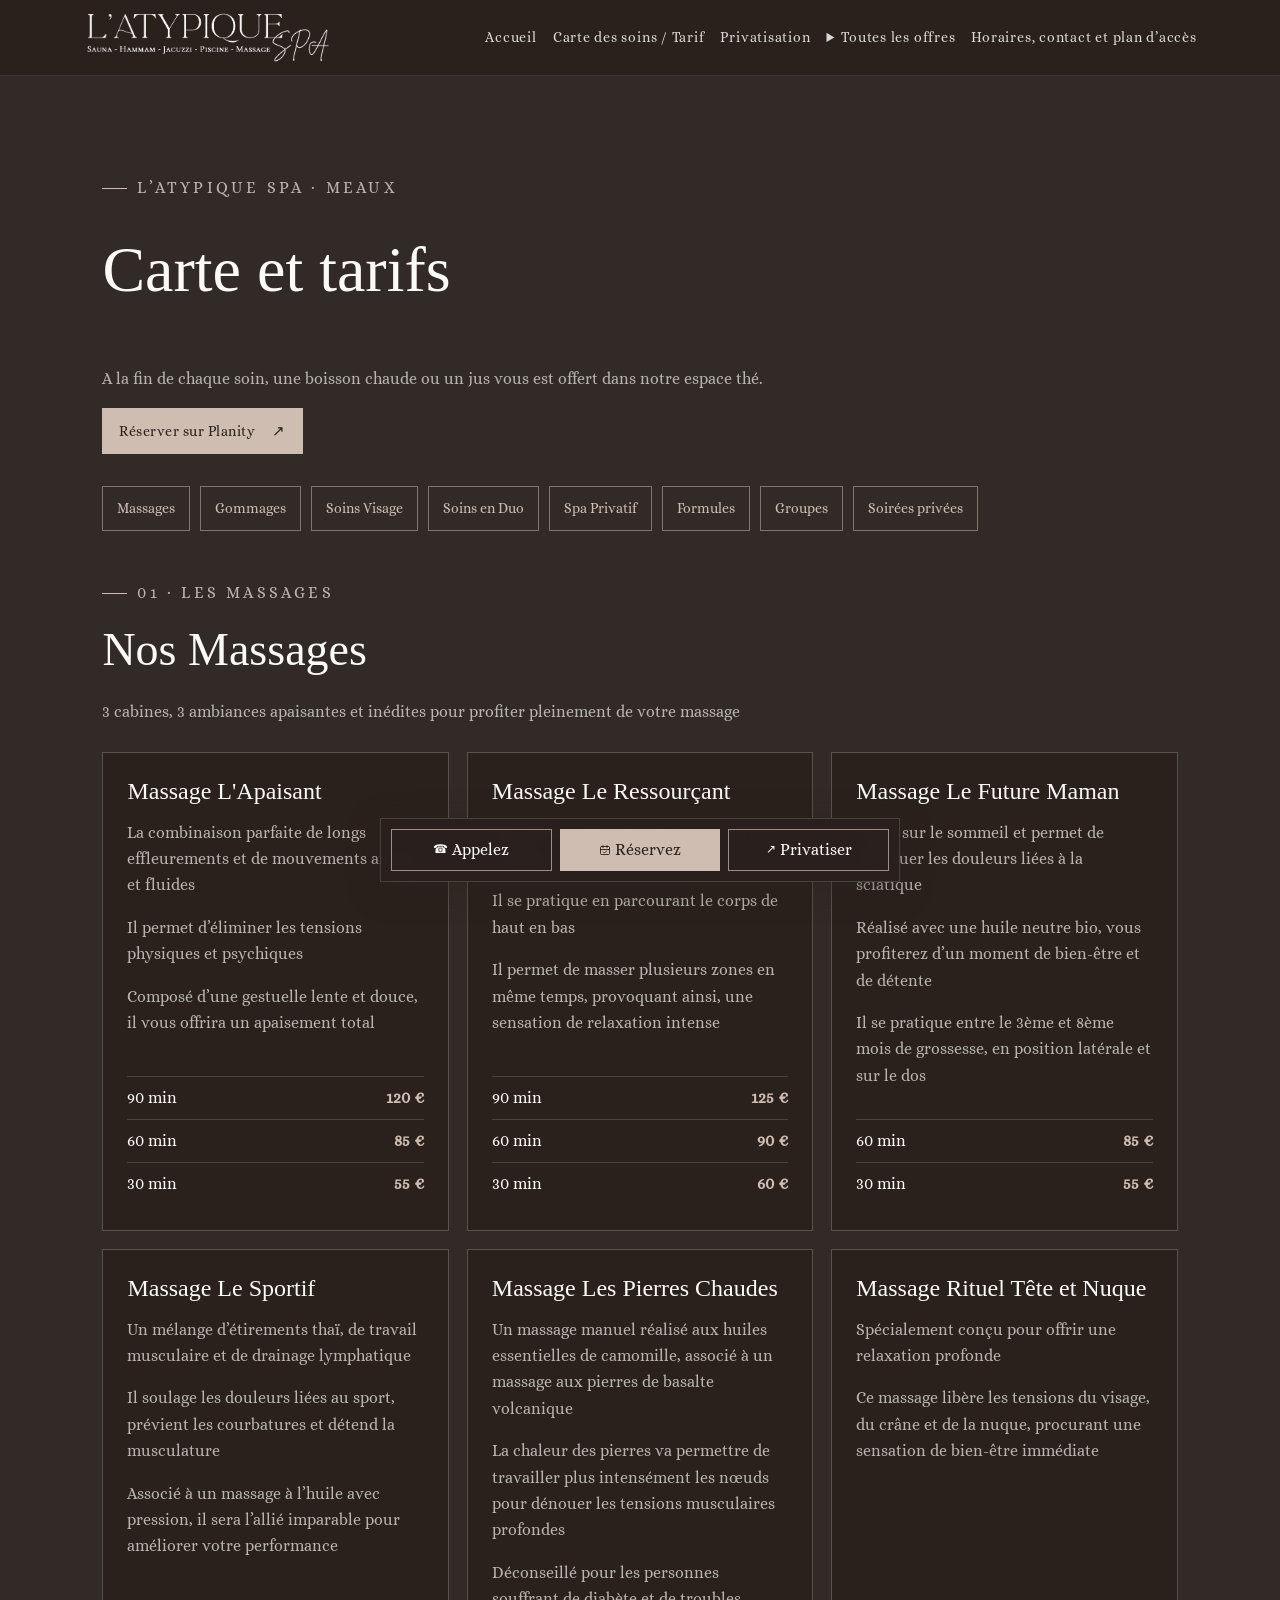
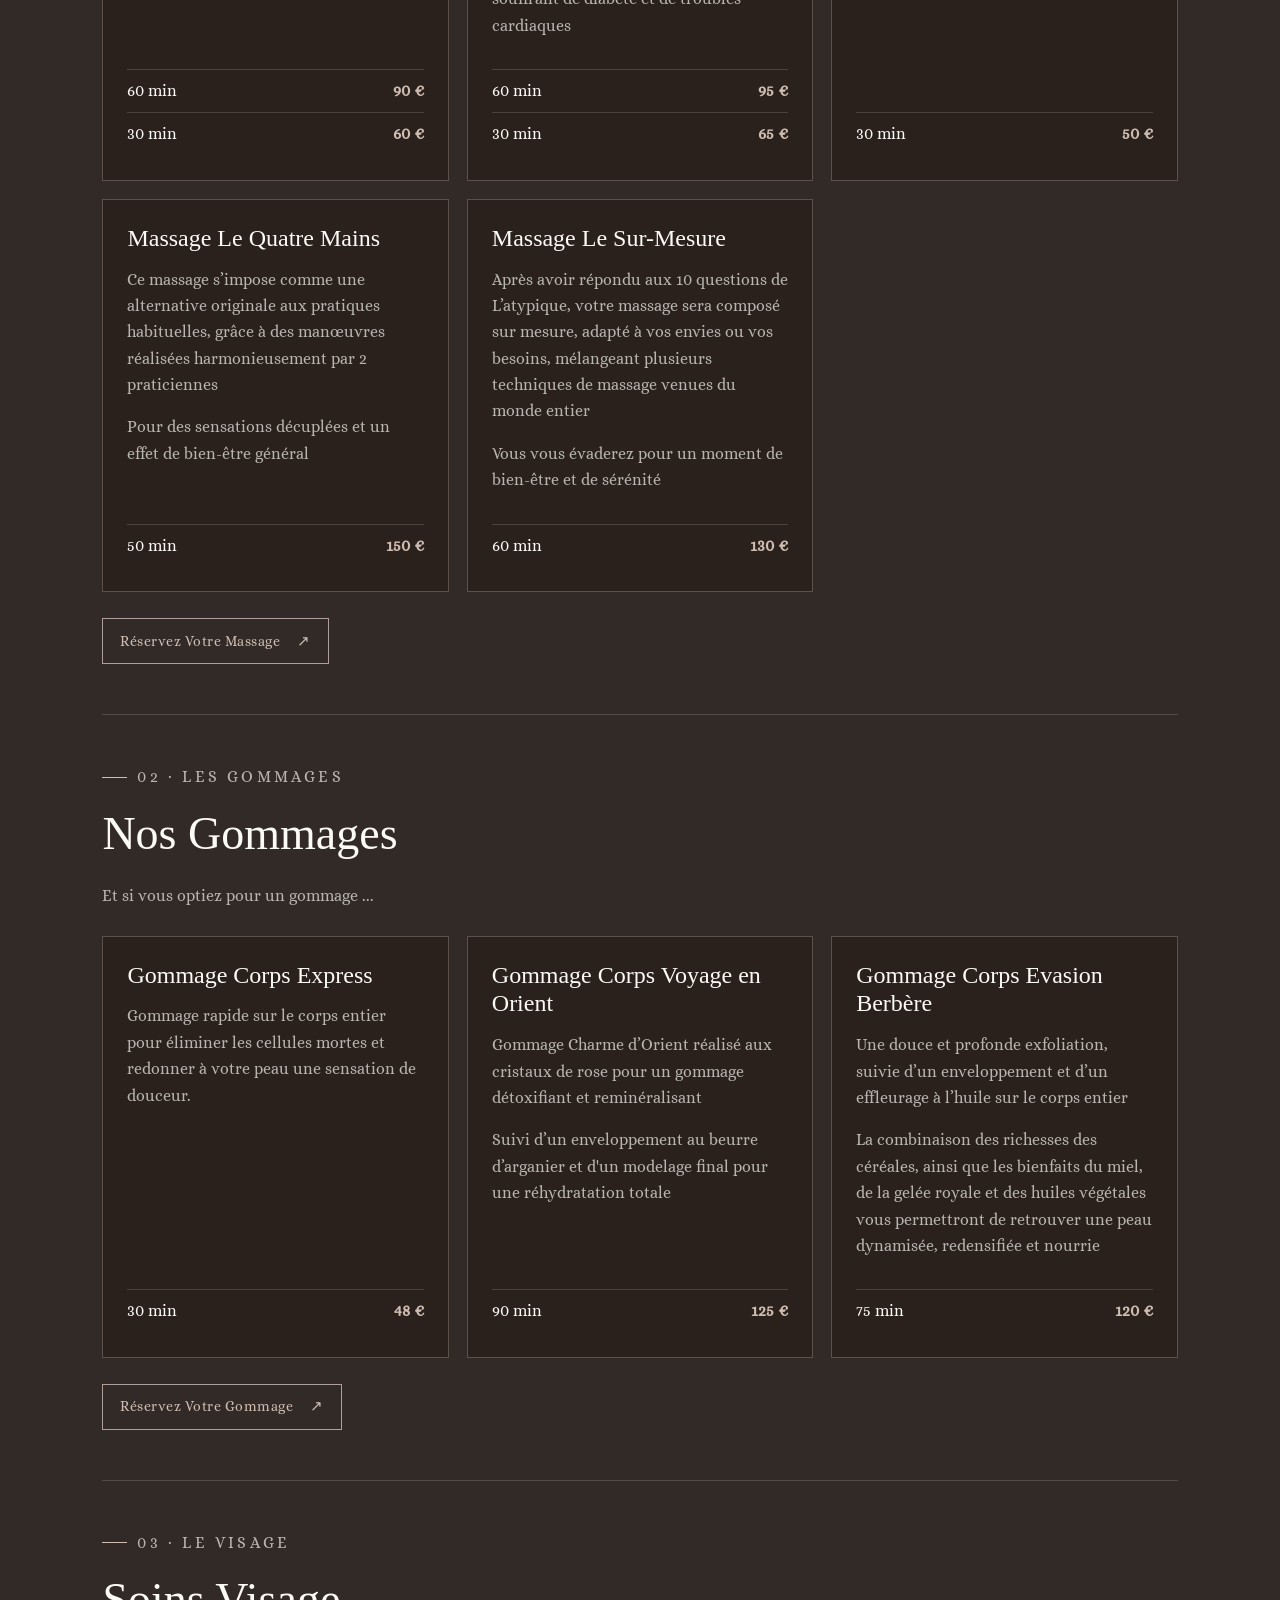
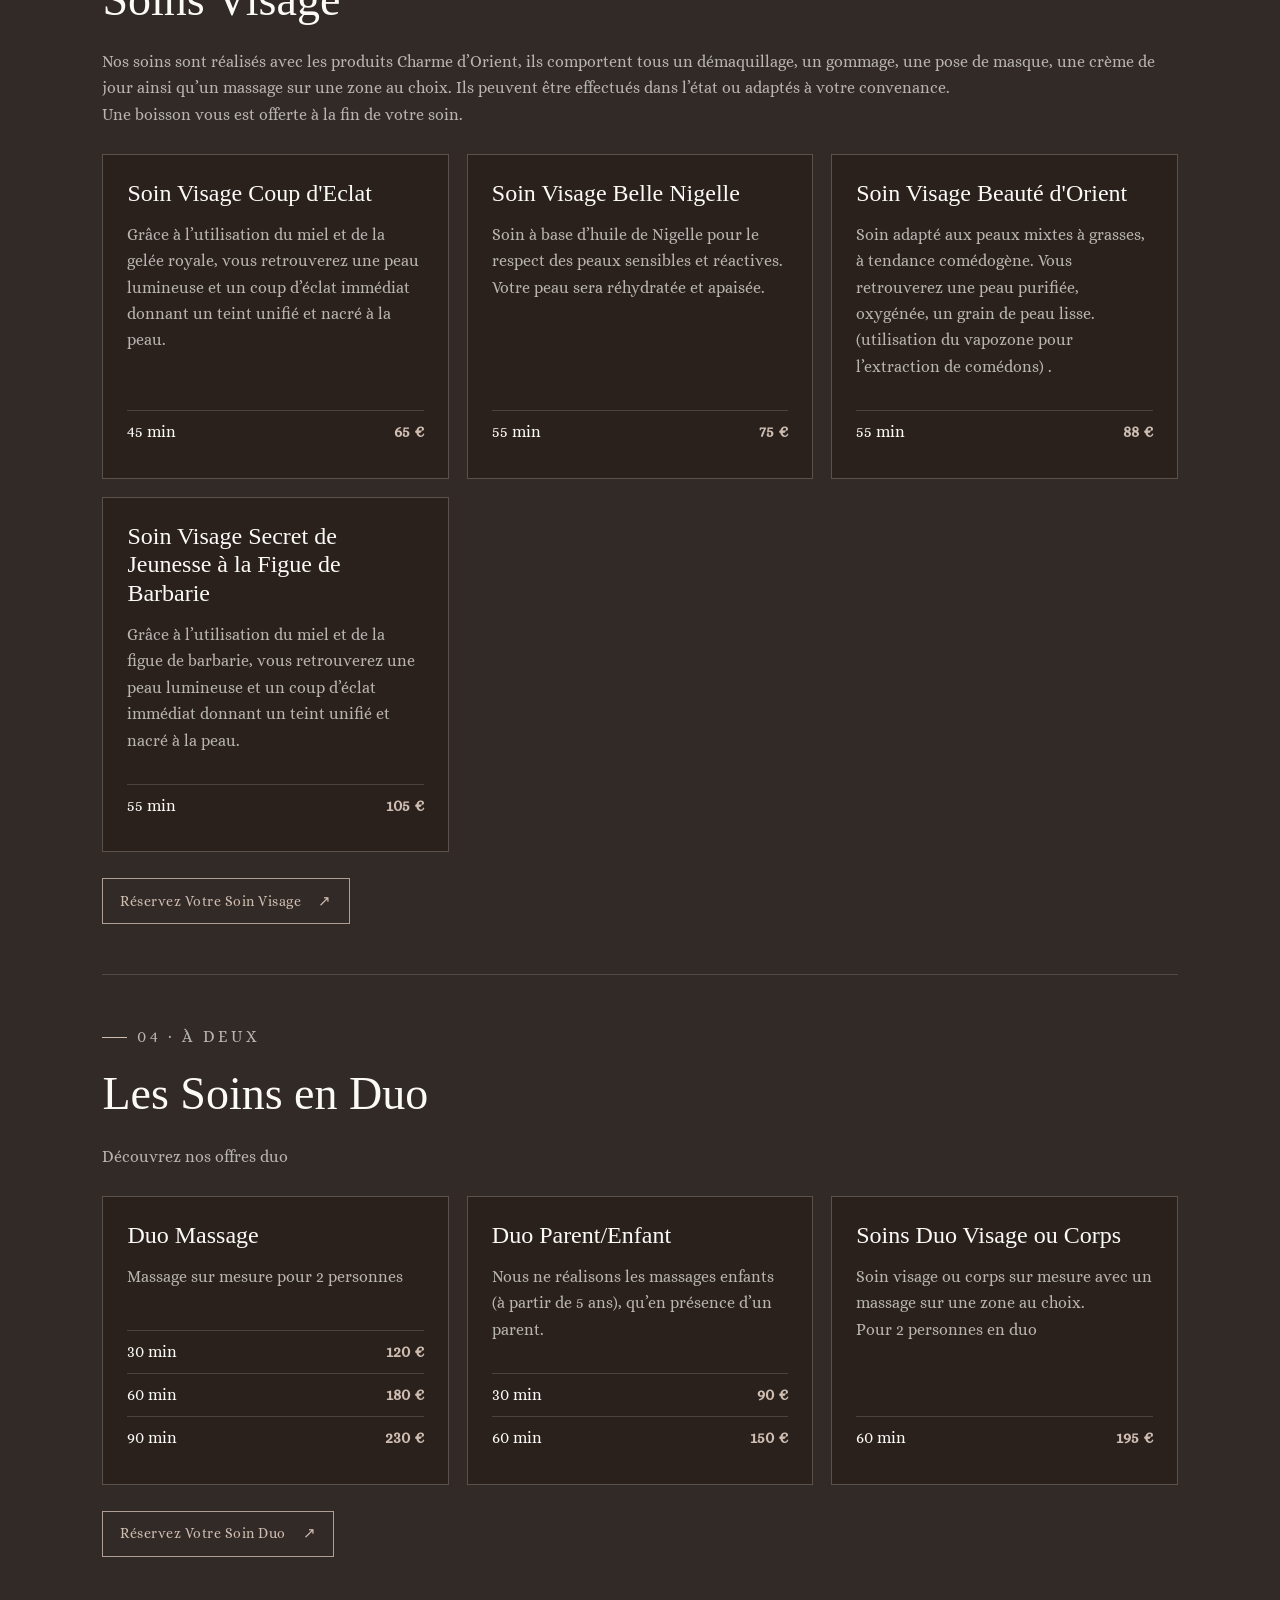
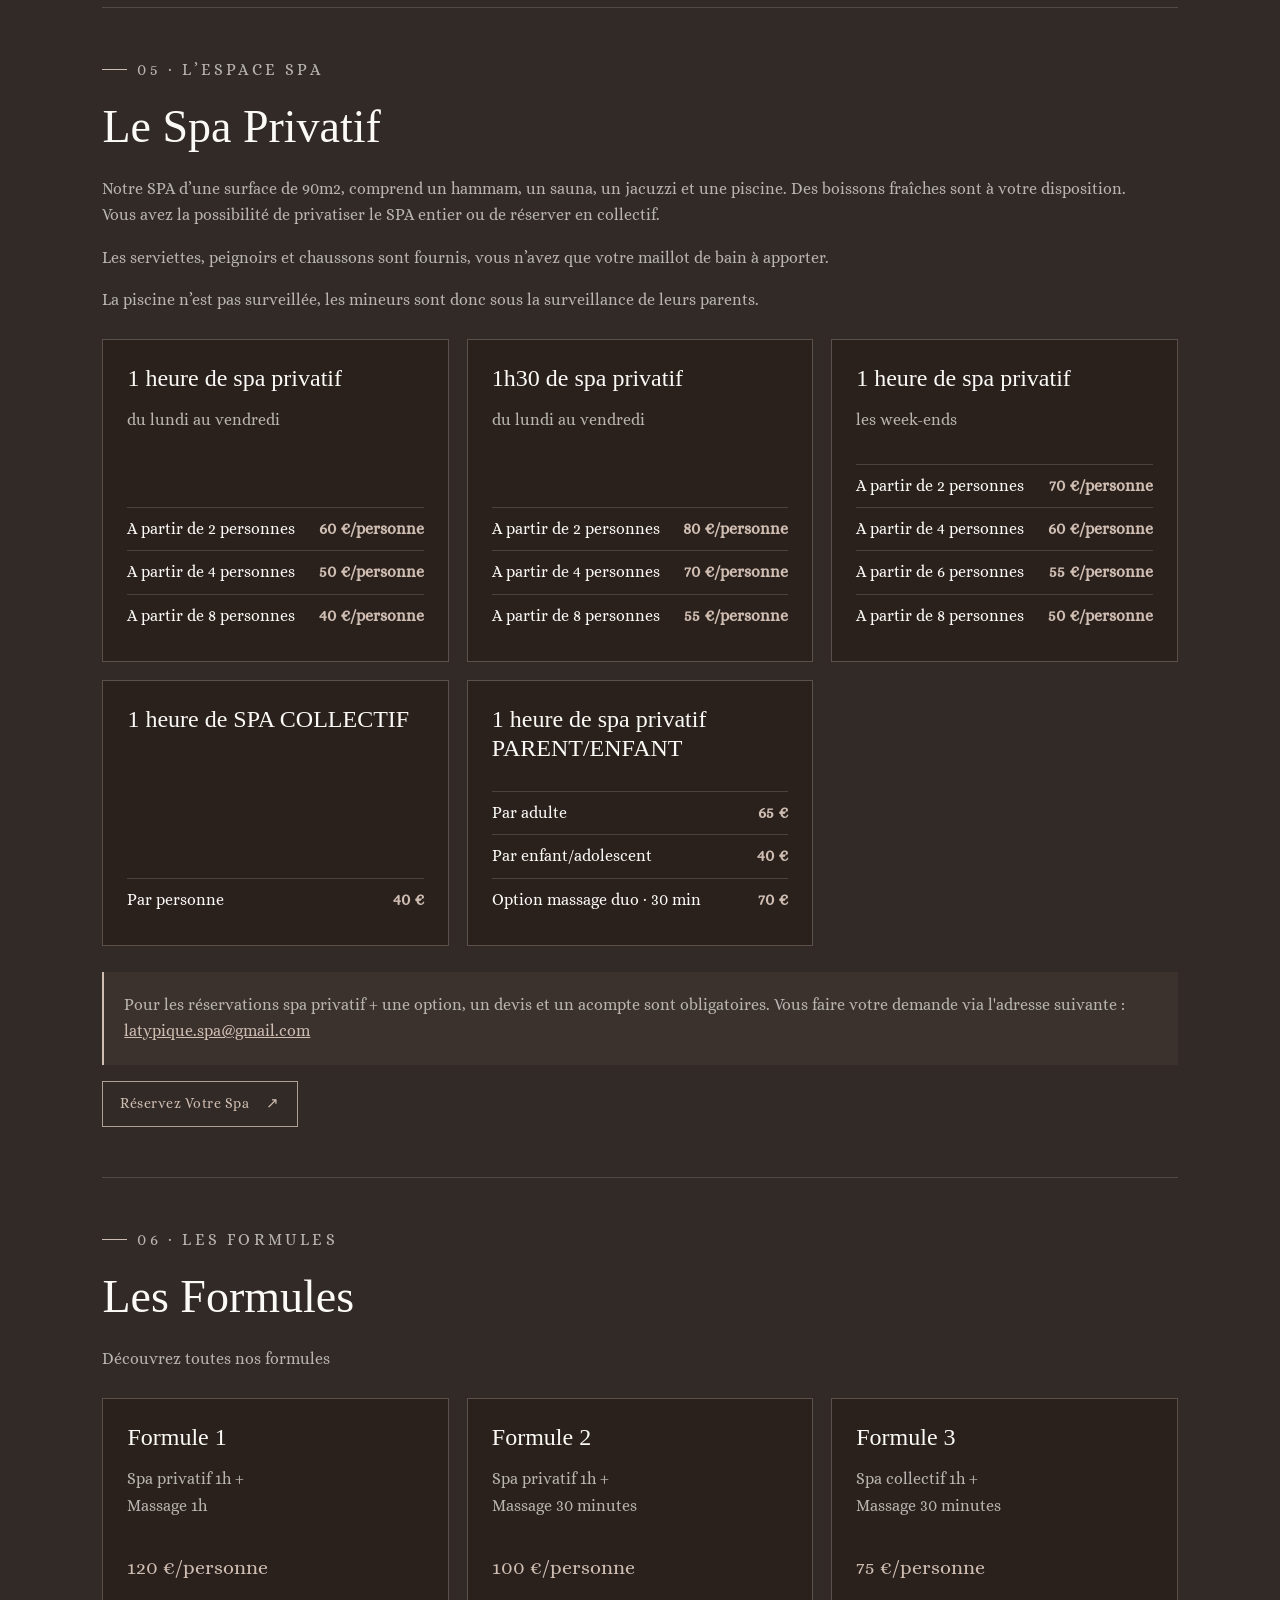
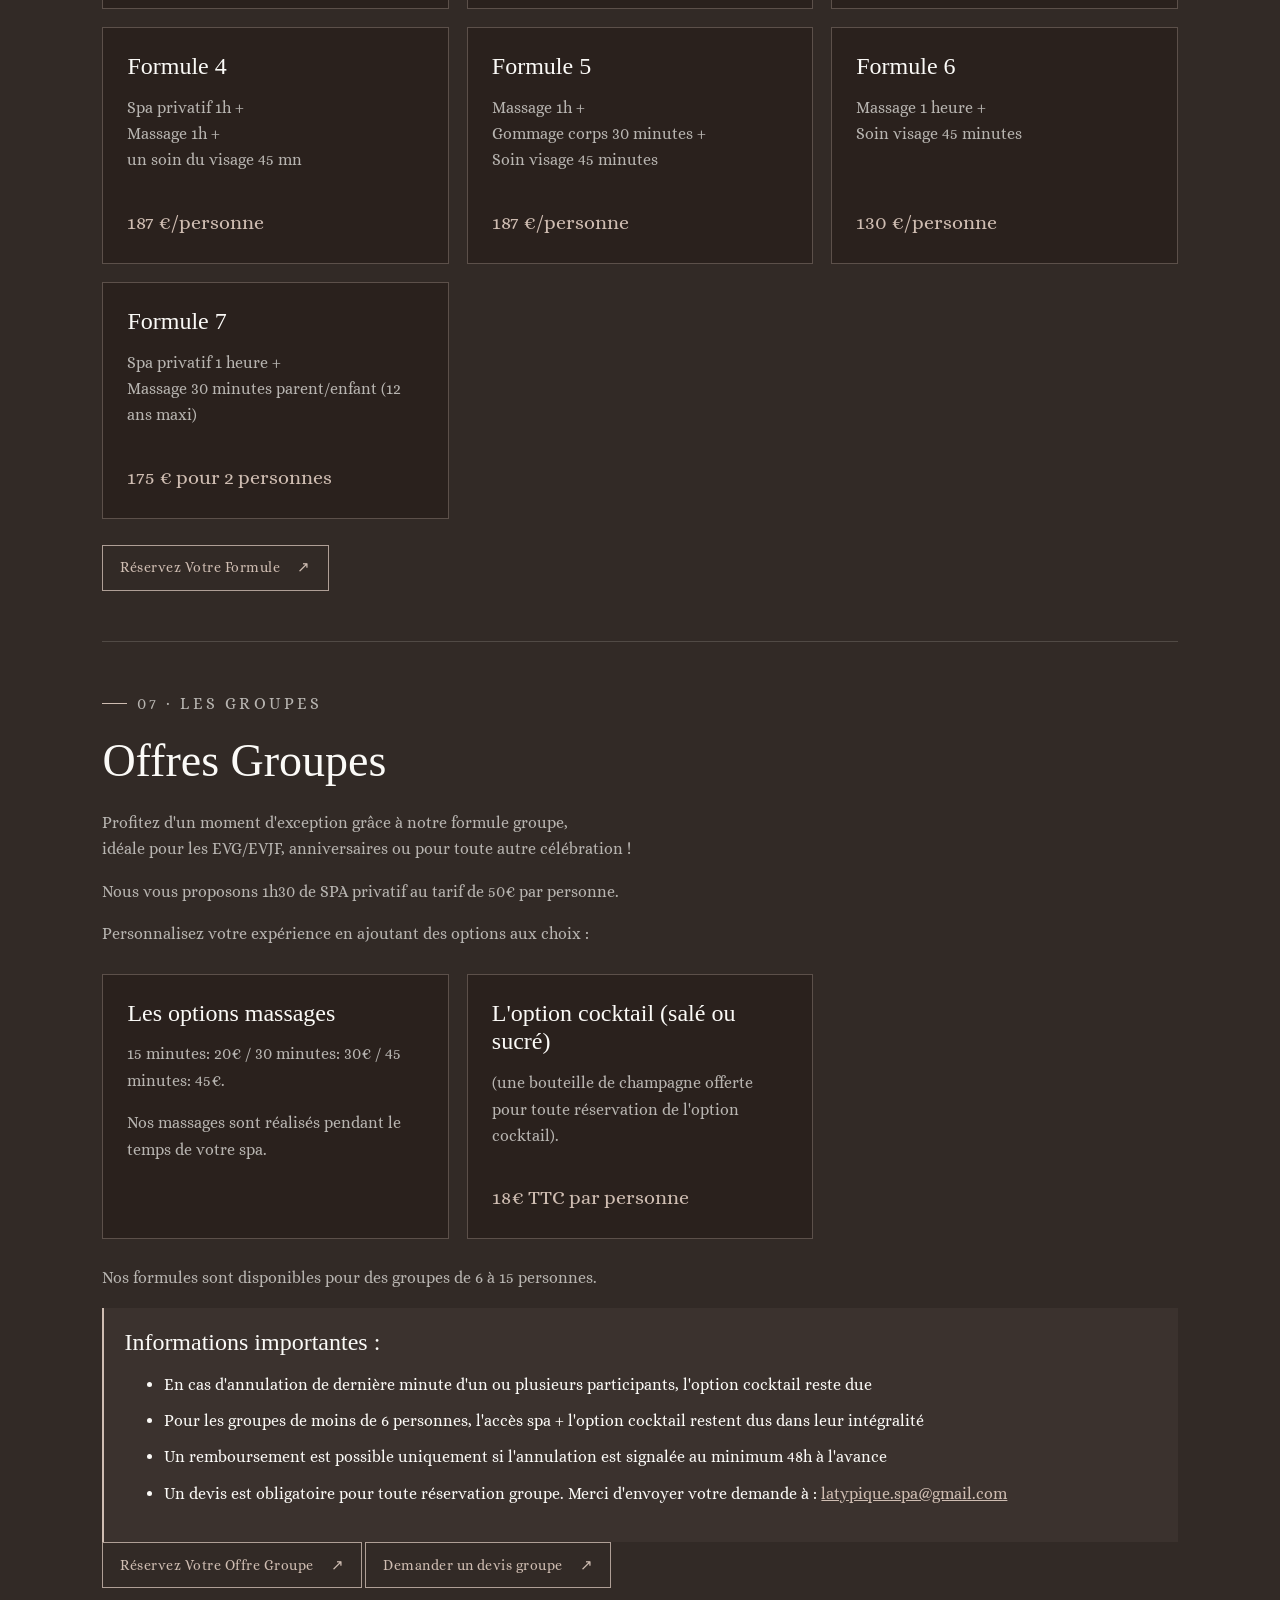
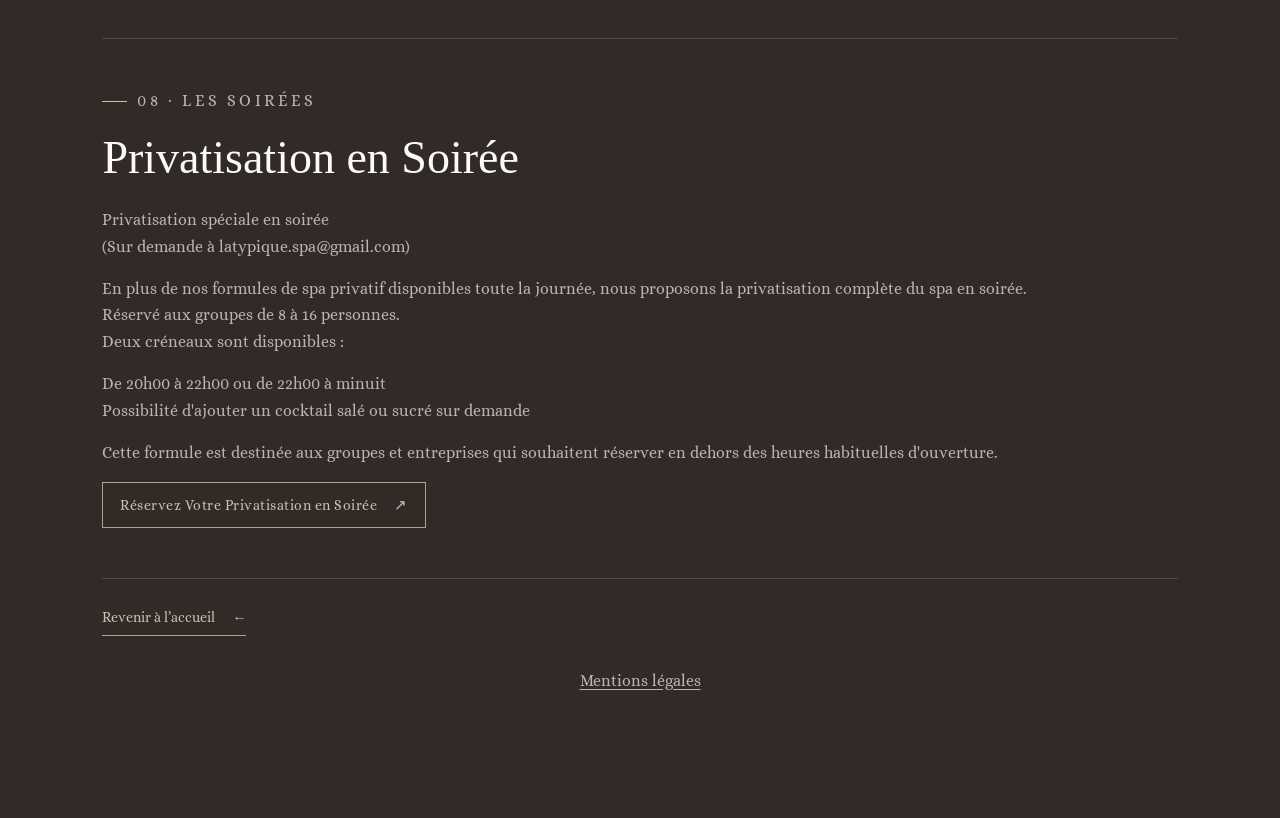
==== commit 49776bd6: "Ajouter la page Mentions légales et son lien en pied de page Co-authored-by: Copilot <223556219+Copi" ====
--- a/docs/carte-tarifs.html
+++ b/docs/carte-tarifs.html
@@ -7,7 +7,7 @@
   <meta name="theme-color" content="#2a211d">
   <title>Carte et tarifs — L’Atypique Spa</title>
   <link rel="icon" href="assets/favicon/favicon.ico">
-  <link rel="stylesheet" href="proposition-3.css?v=20261019-25">
+  <link rel="stylesheet" href="proposition-3.css?v=20261019-26">
 </head>
 <body class="rates-page">
   <a class="skip-link" href="#contenu">Aller au contenu</a>
@@ -225,6 +225,7 @@
       <a class="button button-outline" href="mailto:latypique.spa@gmail.com?subject=Demande%20d%27informations%20privatisation%20du%20spa">Réservez Votre Privatisation en Soirée <span aria-hidden="true">↗</span></a>
     </section>
     <a class="text-link" href="index.html">Revenir à l’accueil <span aria-hidden="true">←</span></a>
+    <p class="legal-footer"><a href="mentions-legales.html">Mentions légales</a></p>
   </main>
   <div class="mobile-actions" aria-label="Actions rapides">
     <a href="tel:+33971243971"><span aria-hidden="true">☎</span> Appelez</a>
--- a/docs/proposition-3.css
+++ b/docs/proposition-3.css
@@ -2281,3 +2281,21 @@
     transition-duration: .01ms !important;
   }
 }
+
+.legal-footer {
+  margin: 32px 0 0;
+  padding: 0 20px 24px;
+  font-size: 13px;
+  text-align: center;
+}
+
+.legal-footer a {
+  color: var(--muted);
+  text-decoration: underline;
+  text-underline-offset: 3px;
+}
+
+.legal-content .rates-section a {
+  color: var(--color-accent);
+  overflow-wrap: anywhere;
+}
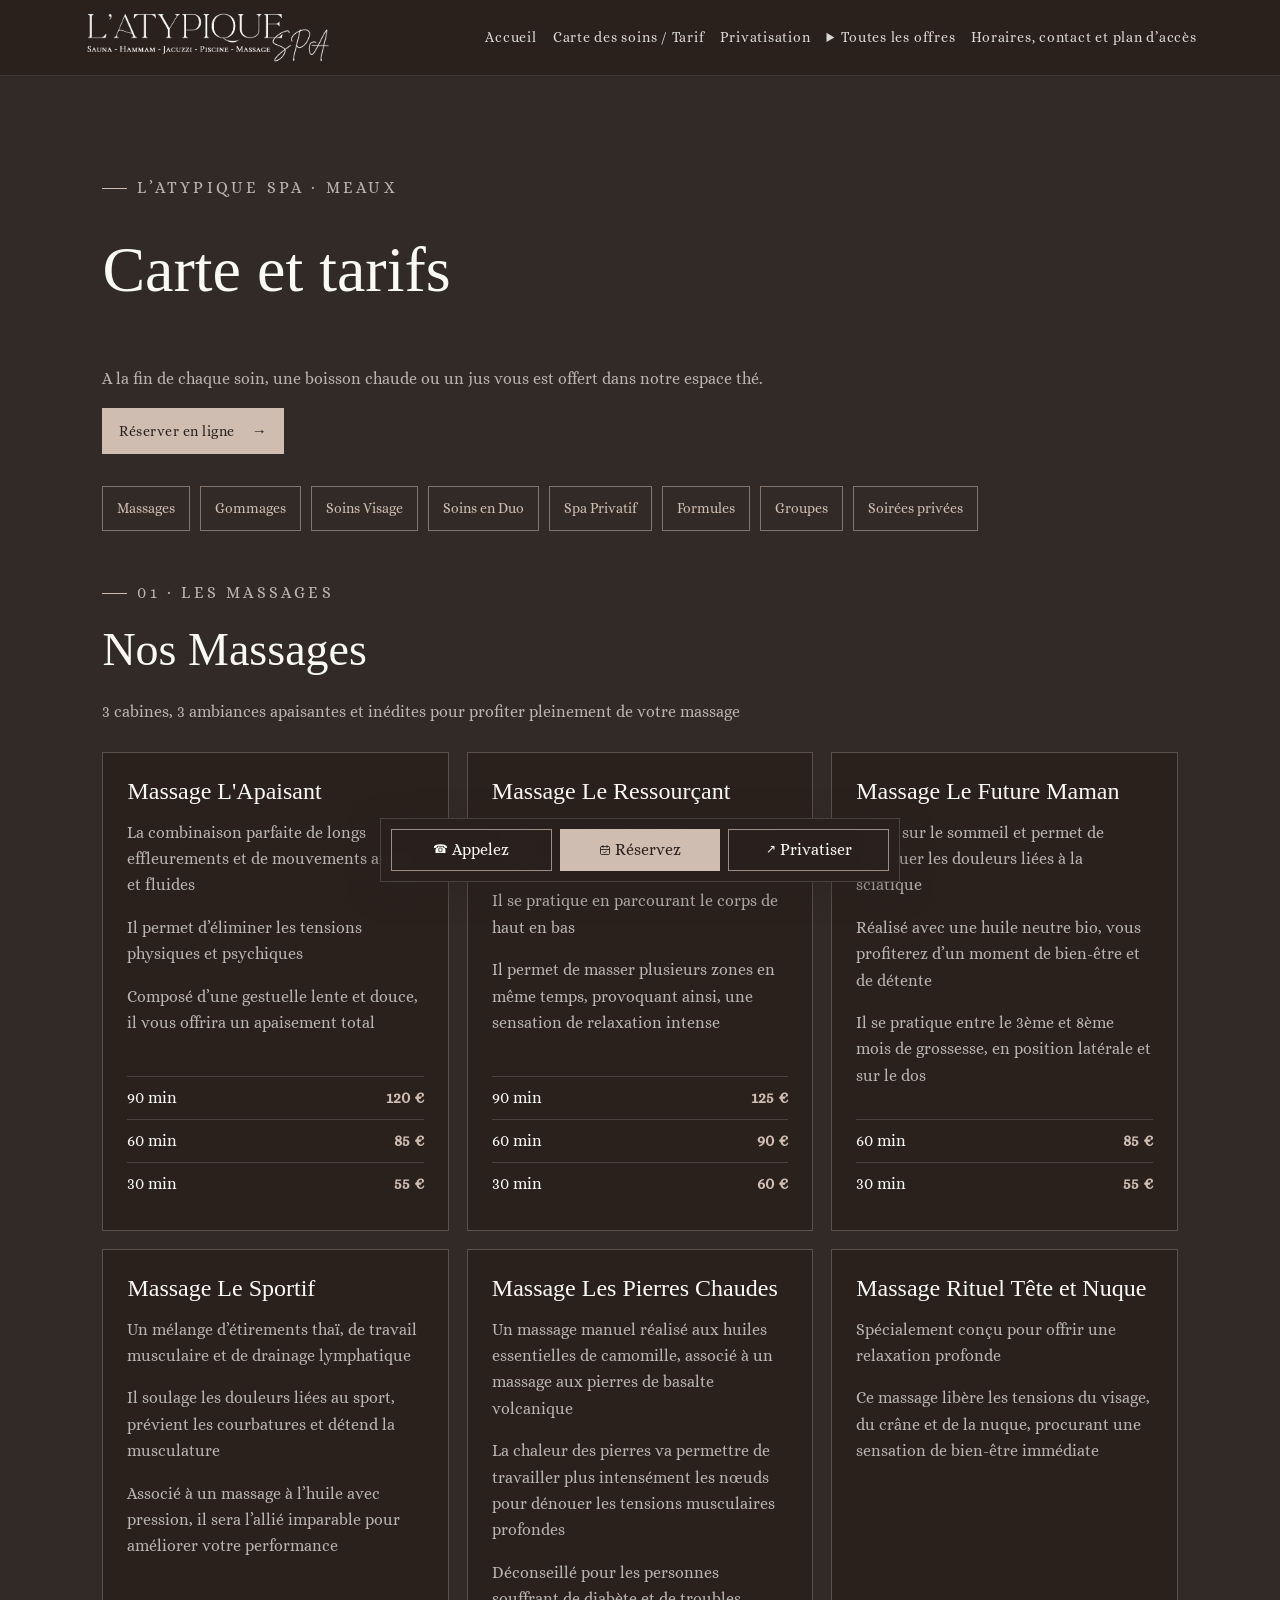
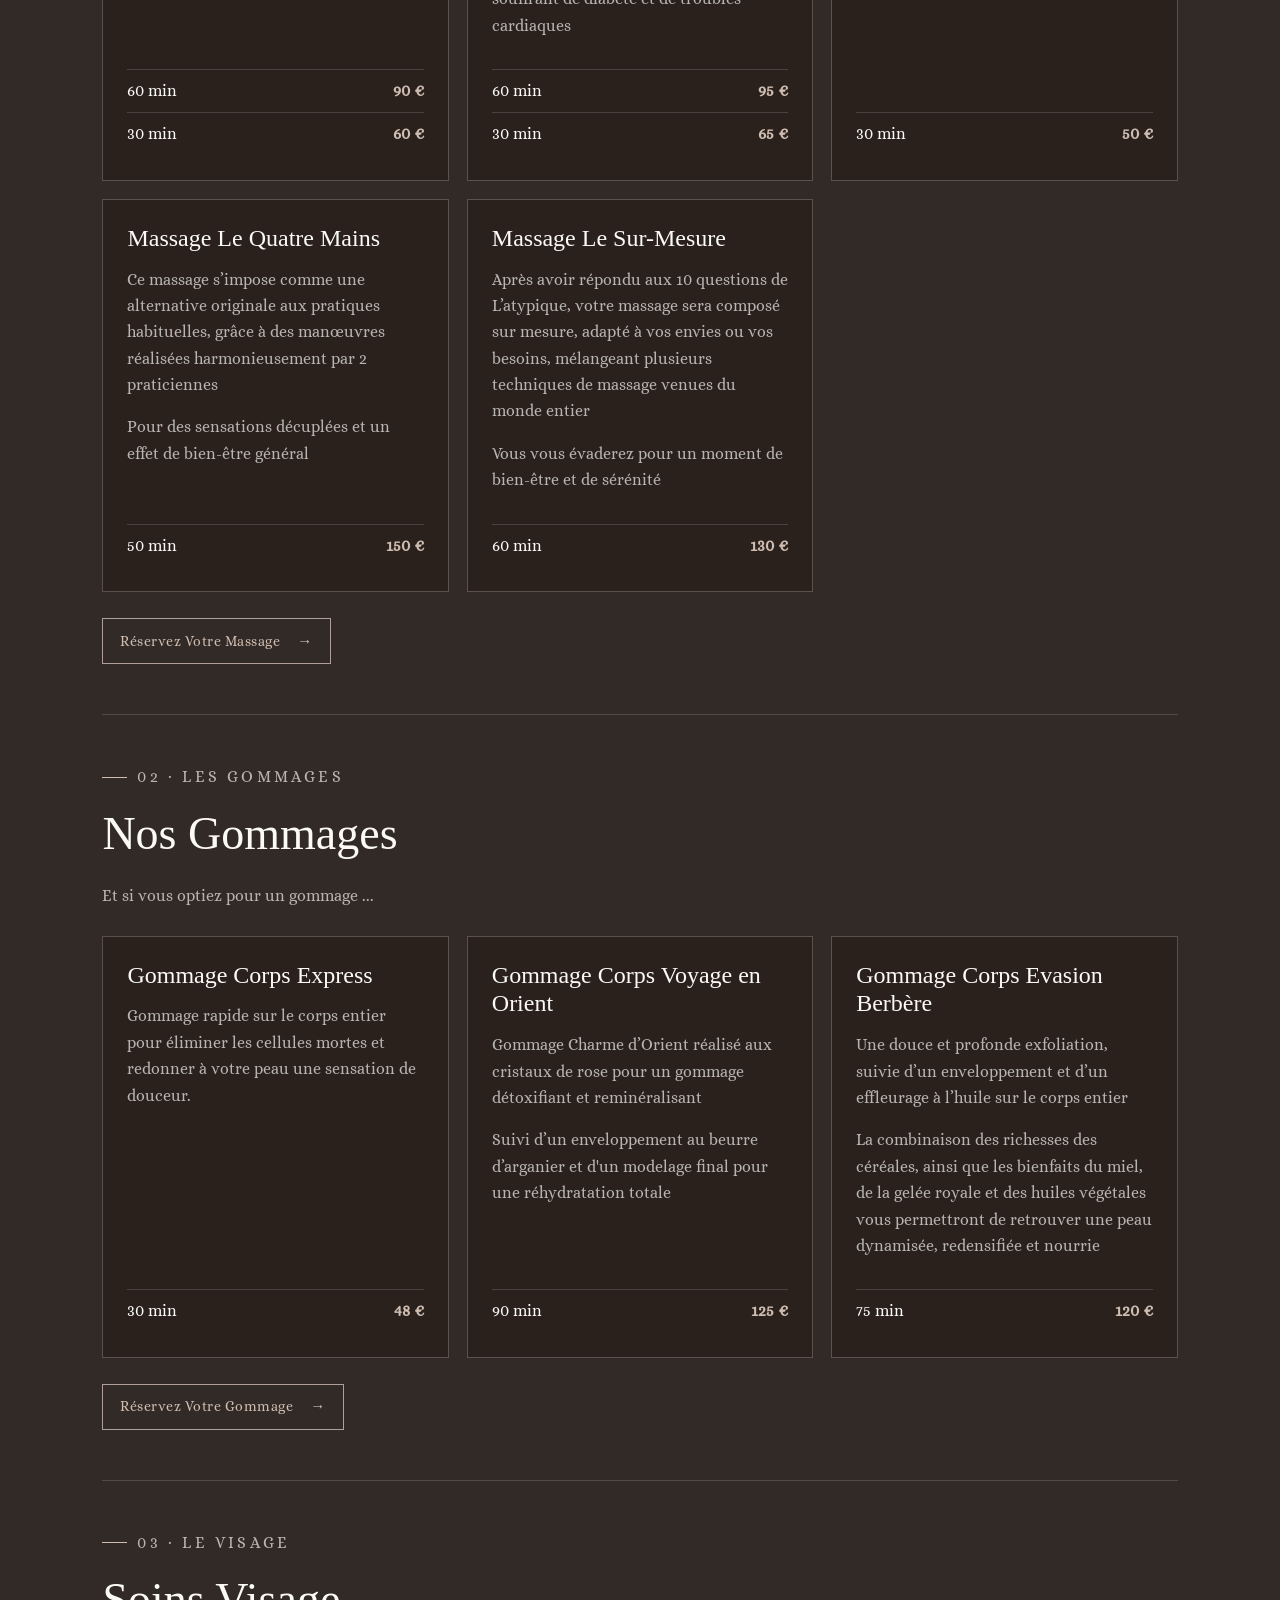
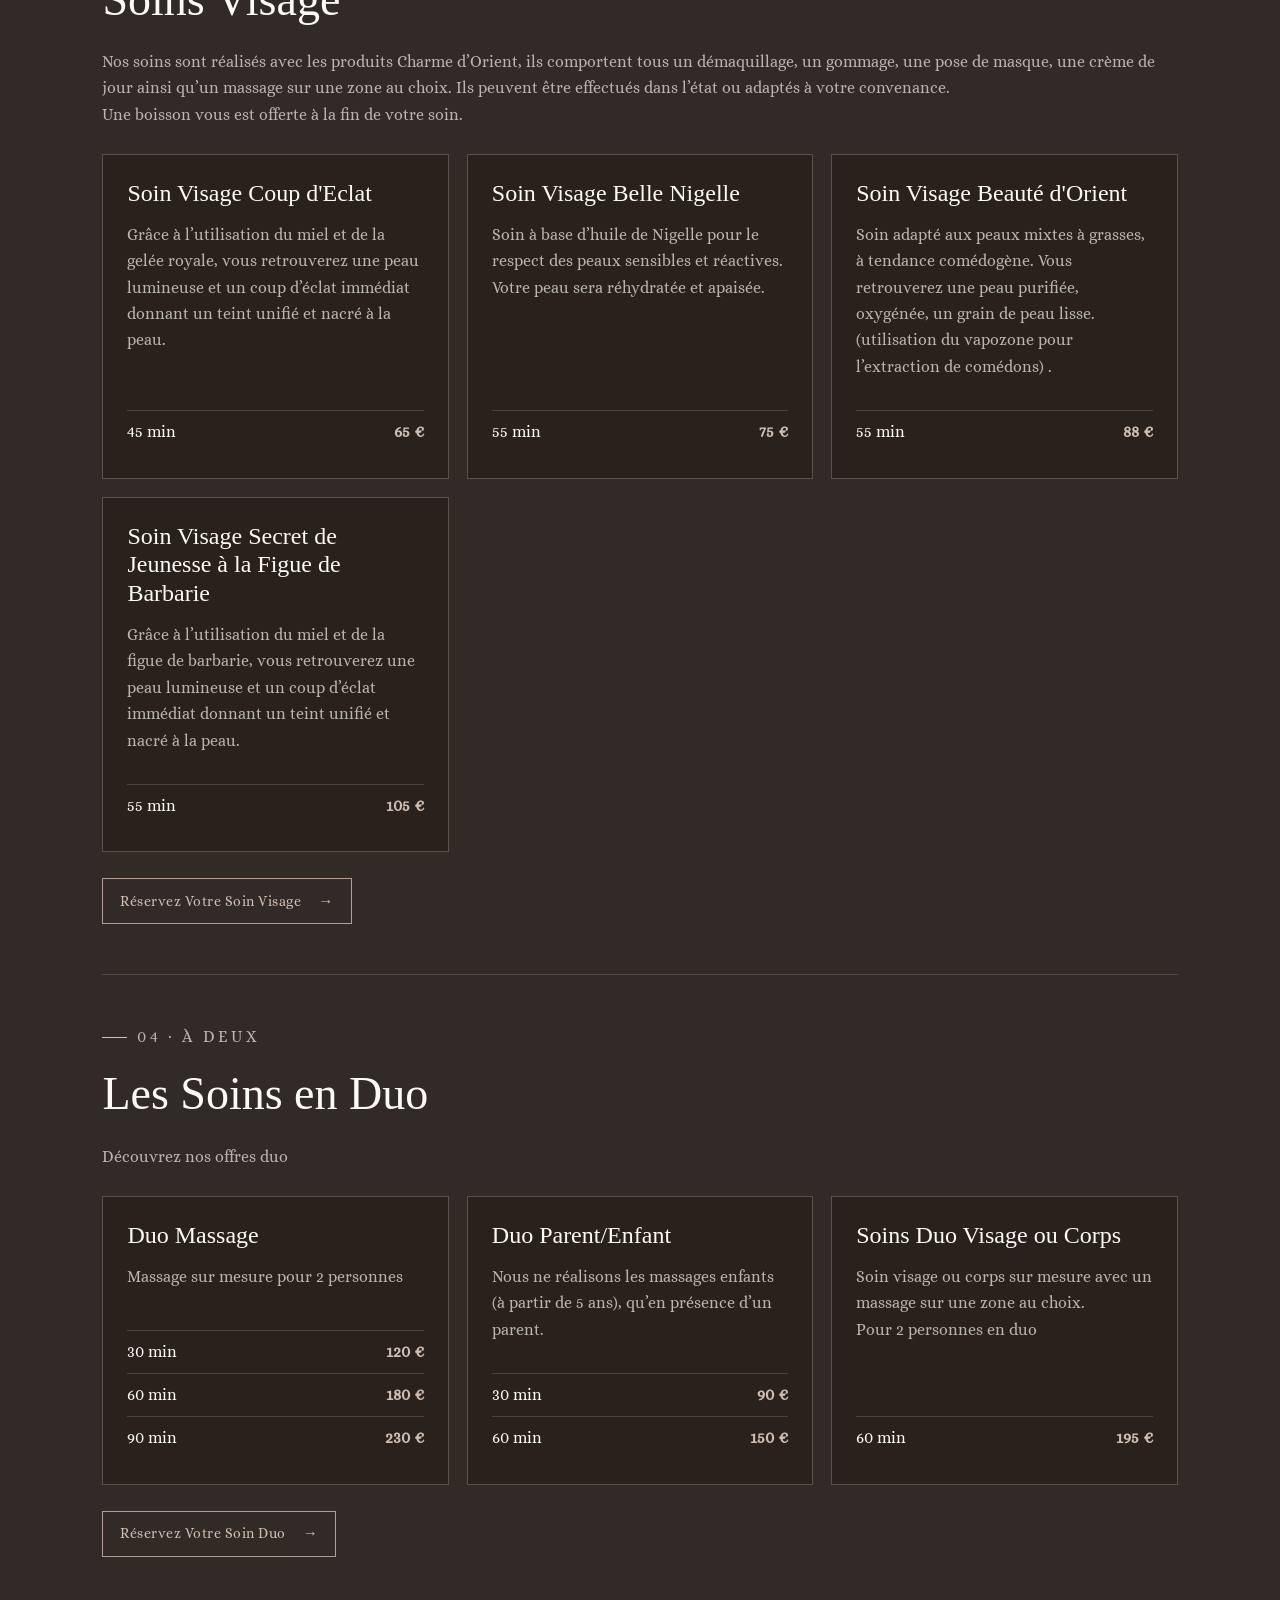
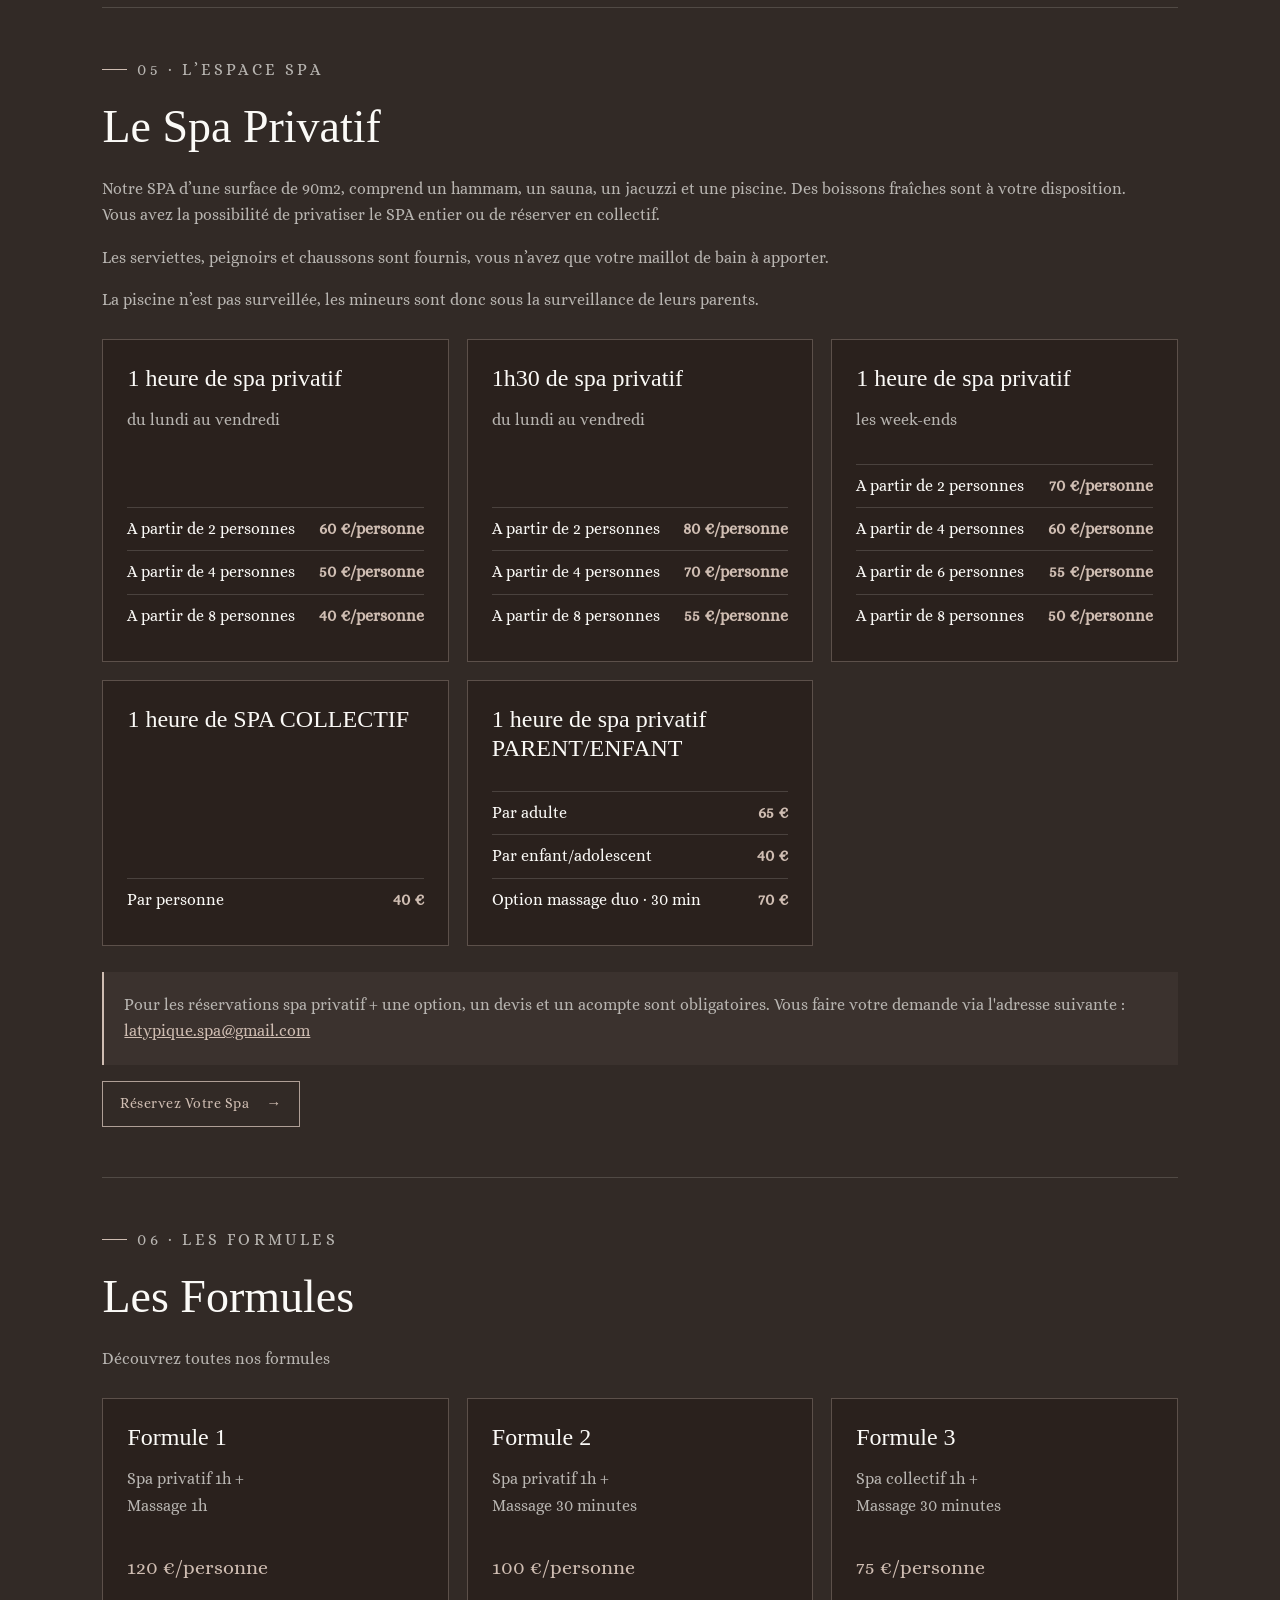
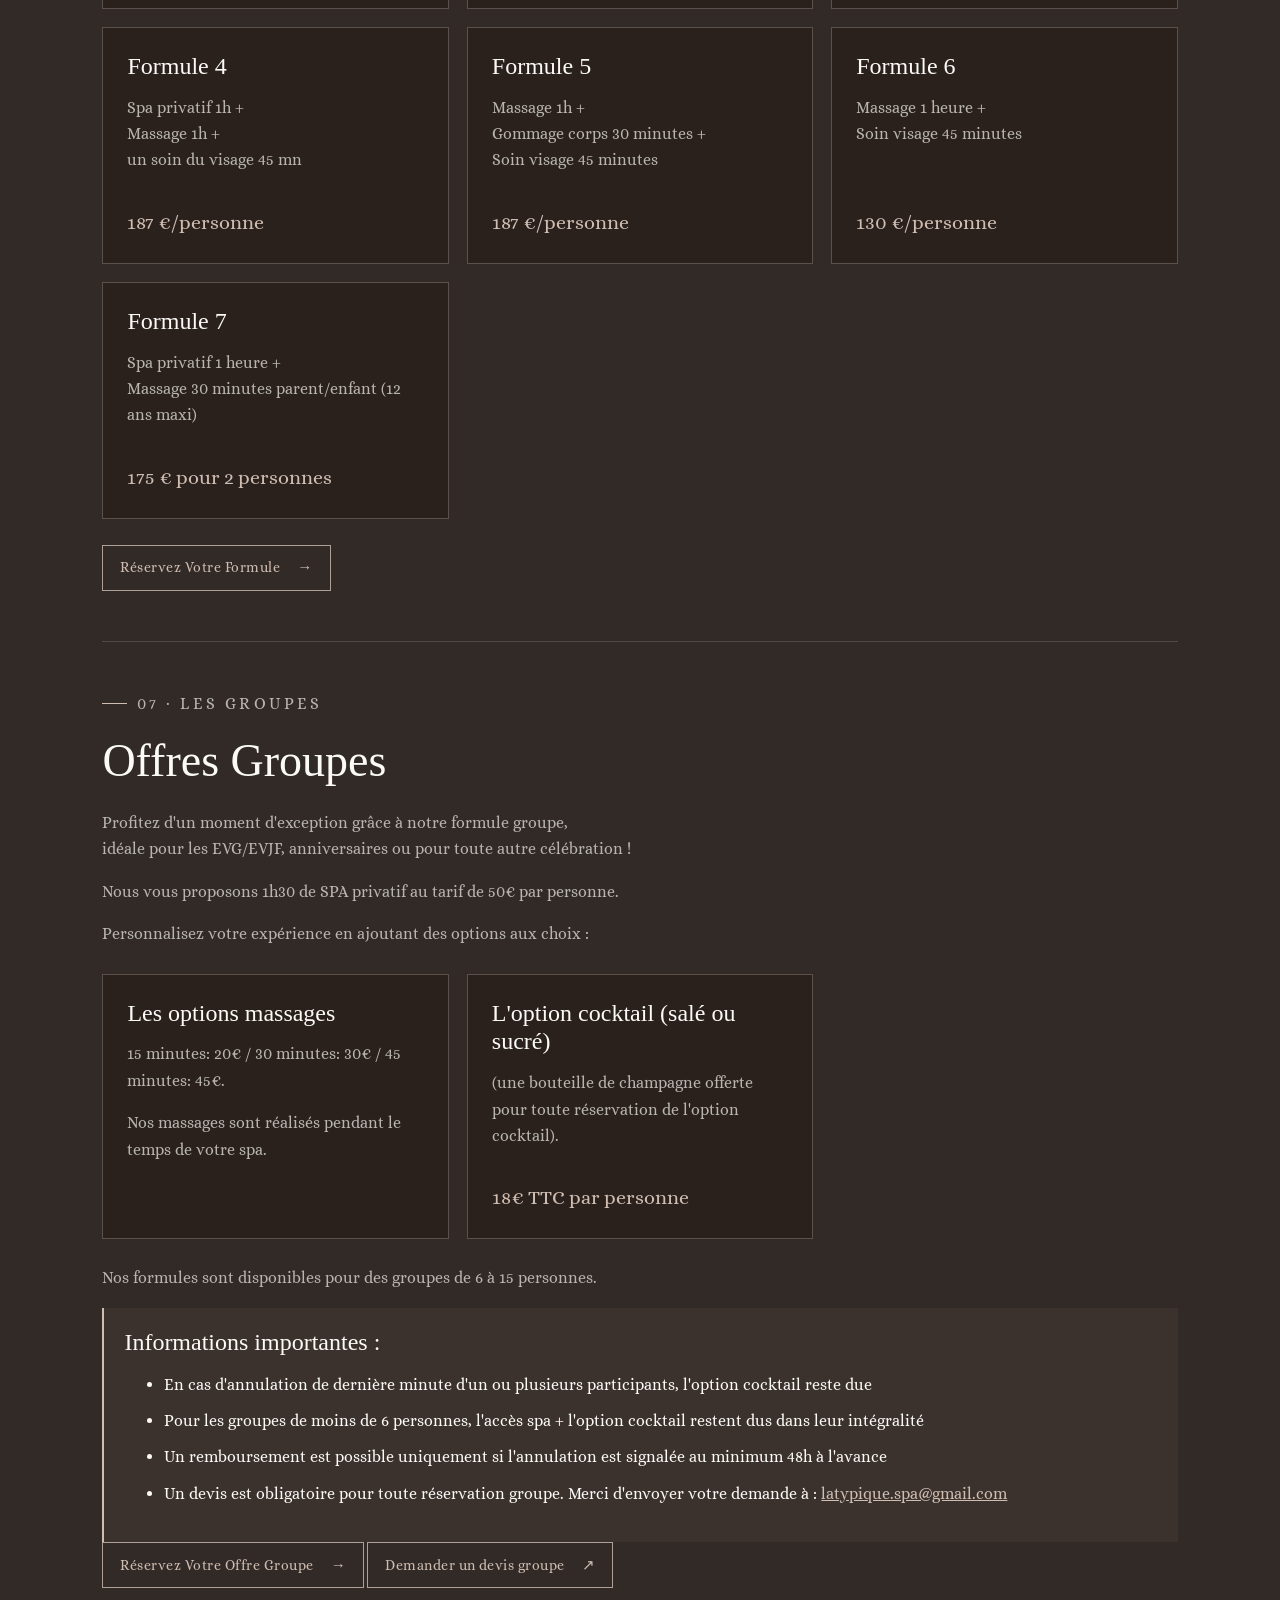
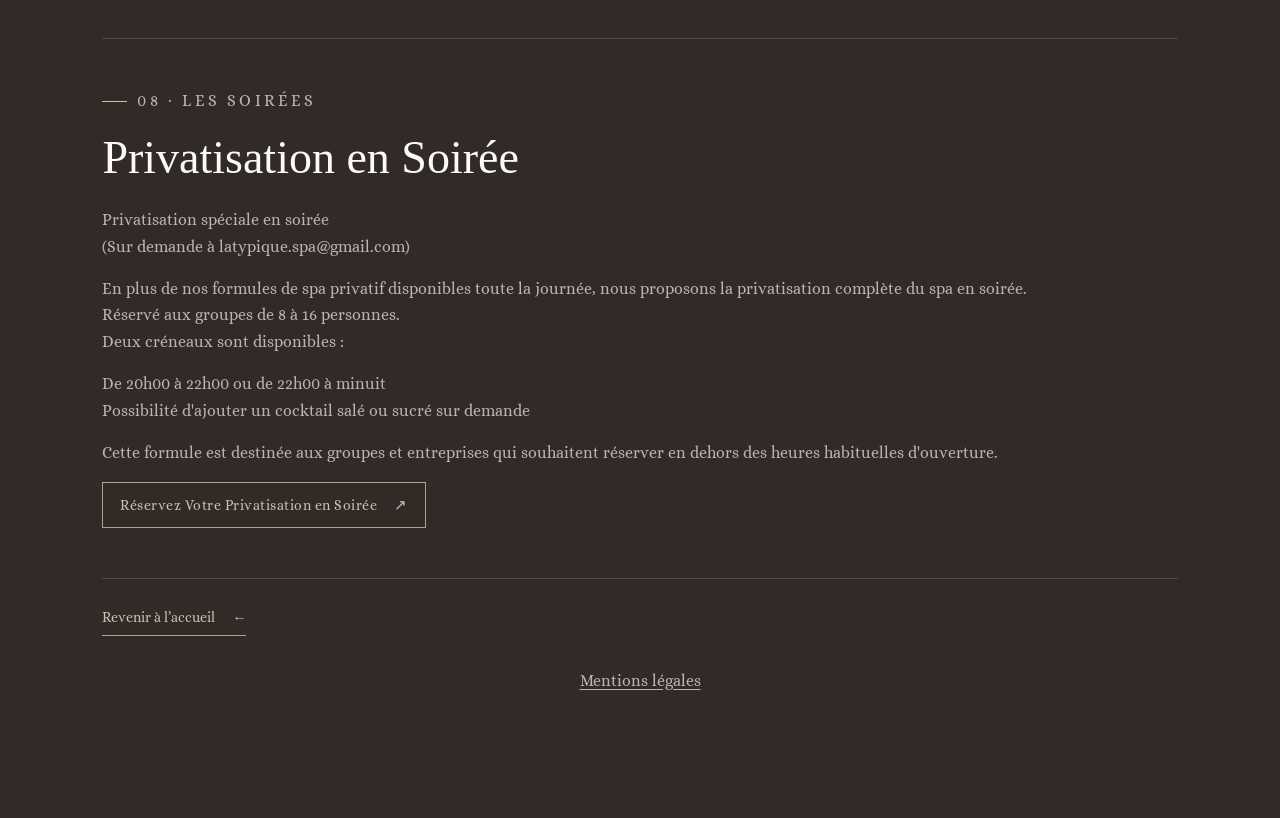
==== commit ed2b1655: "Integrer la reservation Planity et les bons cadeaux Co-authored-by: Copilot <223556219+Copilot@users" ====
--- a/docs/carte-tarifs.html
+++ b/docs/carte-tarifs.html
@@ -7,7 +7,7 @@
   <meta name="theme-color" content="#2a211d">
   <title>Carte et tarifs — L’Atypique Spa</title>
   <link rel="icon" href="assets/favicon/favicon.ico">
-  <link rel="stylesheet" href="proposition-3.css?v=20261019-26">
+  <link rel="stylesheet" href="proposition-3.css?v=20261020-1">
 </head>
 <body class="rates-page">
   <a class="skip-link" href="#contenu">Aller au contenu</a>
@@ -42,7 +42,7 @@
       <p class="eyebrow">L’Atypique Spa · Meaux</p>
       <h1>Carte et tarifs</h1>
       <p>A la fin de chaque soin, une boisson chaude ou un jus vous est offert dans notre espace thé.</p>
-      <a class="button button-light" href="https://www.planity.com/latypique-spa-77100-meaux-qjz">Réserver sur Planity <span aria-hidden="true">↗</span></a>
+      <a class="button button-light" href="reservation.html">Réserver en ligne <span aria-hidden="true">→</span></a>
     </div>
     <nav class="rates-categories" aria-label="Rubriques de la carte">
       <a href="#massage">Massages</a><a href="#gommage">Gommages</a><a href="#visage">Soins Visage</a><a href="#duo">Soins en Duo</a><a href="#privatif">Spa Privatif</a><a href="#formules">Formules</a><a href="#evc">Groupes</a><a href="#privatisation">Soirées privées</a>
@@ -107,7 +107,7 @@
           <ul class="rate-prices"><li>60 min <strong>130 €</strong></li></ul>
         </article>
       </div>
-      <a class="button button-outline" href="https://www.planity.com/latypique-spa-77100-meaux-qjz">Réservez Votre Massage <span aria-hidden="true">↗</span></a>
+      <a class="button button-outline" href="reservation.html">Réservez Votre Massage <span aria-hidden="true">→</span></a>
     </section>
 
     <section class="rates-section" id="gommage" aria-labelledby="gommage-title">
@@ -133,7 +133,7 @@
           <ul class="rate-prices"><li>75 min <strong>120 €</strong></li></ul>
         </article>
       </div>
-      <a class="button button-outline" href="https://www.planity.com/latypique-spa-77100-meaux-qjz">Réservez Votre Gommage <span aria-hidden="true">↗</span></a>
+      <a class="button button-outline" href="reservation.html">Réservez Votre Gommage <span aria-hidden="true">→</span></a>
     </section>
 
     <section class="rates-section" id="visage" aria-labelledby="visage-title">
@@ -146,7 +146,7 @@
         <article class="rate-card"><h3>Soin Visage Beauté d'Orient</h3><p>Soin adapté aux peaux mixtes à grasses, à tendance comédogène. Vous retrouverez une peau purifiée, oxygénée, un grain de peau lisse. (utilisation du vapozone pour l’extraction de comédons) .</p><ul class="rate-prices"><li>55 min <strong>88 €</strong></li></ul></article>
         <article class="rate-card"><h3>Soin Visage Secret de Jeunesse à la Figue de Barbarie</h3><p>Grâce à l’utilisation du miel et de la figue de barbarie, vous retrouverez une peau lumineuse et un coup d’éclat immédiat donnant un teint unifié et nacré à la peau.</p><ul class="rate-prices"><li>55 min <strong>105 €</strong></li></ul></article>
       </div>
-      <a class="button button-outline" href="https://www.planity.com/latypique-spa-77100-meaux-qjz">Réservez Votre Soin Visage <span aria-hidden="true">↗</span></a>
+      <a class="button button-outline" href="reservation.html">Réservez Votre Soin Visage <span aria-hidden="true">→</span></a>
     </section>
 
     <section class="rates-section" id="duo" aria-labelledby="duo-title">
@@ -158,7 +158,7 @@
         <article class="rate-card"><h3>Duo Parent/Enfant</h3><p>Nous ne réalisons les massages enfants (à partir de 5 ans), qu’en présence d’un parent.</p><ul class="rate-prices"><li>30 min <strong>90 €</strong></li><li>60 min <strong>150 €</strong></li></ul></article>
         <article class="rate-card"><h3>Soins Duo Visage ou Corps</h3><p>Soin visage ou corps sur mesure avec un massage sur une zone au choix.<br>Pour 2 personnes en duo</p><ul class="rate-prices"><li>60 min <strong>195 €</strong></li></ul></article>
       </div>
-      <a class="button button-outline" href="https://www.planity.com/latypique-spa-77100-meaux-qjz">Réservez Votre Soin Duo <span aria-hidden="true">↗</span></a>
+      <a class="button button-outline" href="reservation.html">Réservez Votre Soin Duo <span aria-hidden="true">→</span></a>
     </section>
 
     <section class="rates-section" id="privatif" aria-labelledby="privatif-title">
@@ -175,7 +175,7 @@
         <article class="rate-card"><h3>1 heure de spa privatif PARENT/ENFANT</h3><ul class="rate-prices"><li>Par adulte <strong>65 €</strong></li><li>Par enfant/adolescent <strong>40 €</strong></li><li>Option massage duo · 30 min <strong>70 €</strong></li></ul></article>
       </div>
       <p class="rates-notice">Pour les réservations spa privatif + une option, un devis et un acompte sont obligatoires. Vous faire votre demande via l'adresse suivante : <a href="mailto:latypique.spa@gmail.com">latypique.spa@gmail.com</a></p>
-      <a class="button button-outline" href="https://www.planity.com/latypique-spa-77100-meaux-qjz">Réservez Votre Spa <span aria-hidden="true">↗</span></a>
+      <a class="button button-outline" href="reservation.html">Réservez Votre Spa <span aria-hidden="true">→</span></a>
     </section>
 
     <section class="rates-section" id="formules" aria-labelledby="formules-title">
@@ -191,7 +191,7 @@
         <article class="rate-card"><h3>Formule 6</h3><p>Massage 1 heure +<br>Soin visage 45 minutes</p><p class="rate-total">130 €/personne</p></article>
         <article class="rate-card"><h3>Formule 7</h3><p>Spa privatif 1 heure +<br>Massage 30 minutes parent/enfant (12 ans maxi)</p><p class="rate-total">175 € pour 2 personnes</p></article>
       </div>
-      <a class="button button-outline" href="https://www.planity.com/latypique-spa-77100-meaux-qjz">Réservez Votre Formule <span aria-hidden="true">↗</span></a>
+      <a class="button button-outline" href="reservation.html">Réservez Votre Formule <span aria-hidden="true">→</span></a>
     </section>
 
     <section class="rates-section" id="evc" aria-labelledby="evc-title">
@@ -211,7 +211,7 @@
         <li>Un remboursement est possible uniquement si l'annulation est signalée au minimum 48h à l'avance</li>
         <li>Un devis est obligatoire pour toute réservation groupe. Merci d'envoyer votre demande à : <a href="mailto:latypique.spa@gmail.com">latypique.spa@gmail.com</a></li>
       </ul></div>
-      <a class="button button-outline" href="https://www.planity.com/latypique-spa-77100-meaux-qjz">Réservez Votre Offre Groupe <span aria-hidden="true">↗</span></a>
+      <a class="button button-outline" href="reservation.html">Réservez Votre Offre Groupe <span aria-hidden="true">→</span></a>
       <a class="button button-outline" href="mailto:latypique.spa@gmail.com?subject=Demande%20de%20devis%20groupe">Demander un devis groupe <span aria-hidden="true">↗</span></a>
     </section>
 
@@ -229,7 +229,7 @@
   </main>
   <div class="mobile-actions" aria-label="Actions rapides">
     <a href="tel:+33971243971"><span aria-hidden="true">☎</span> Appelez</a>
-    <a class="mobile-booking" href="https://www.planity.com/latypique-spa-77100-meaux-qjz">
+    <a class="mobile-booking" href="reservation.html">
       <svg width="12" height="12" viewBox="0 0 24 24" fill="none" stroke="currentColor" stroke-width="1.8" stroke-linecap="round" stroke-linejoin="round" aria-hidden="true" focusable="false">
         <rect x="3" y="5" width="18" height="16" rx="2"></rect>
         <path d="M16 3v4M8 3v4M3 11h18M9 16l2 2 4-4"></path>
--- a/docs/proposition-3.css
+++ b/docs/proposition-3.css
@@ -2256,7 +2256,50 @@
   border: 0;
 }
 
+.booking-content {
+  background: var(--surface);
+}
+
+.booking-intro > p:not(.eyebrow),
+.booking-help {
+  color: var(--muted);
+  font-size: 16px;
+}
+
+.booking-intro h1 em {
+  color: var(--color-accent);
+  font-weight: 400;
+}
+
+.booking-module {
+  min-height: 440px;
+  padding: 28px;
+  color: var(--ink);
+  background: var(--white);
+  border: 1px solid var(--color-accent);
+}
+
+.booking-error {
+  padding: 16px;
+  border-left: 3px solid var(--ink);
+  background: var(--color-accent);
+}
+
+.booking-help {
+  margin-top: 28px;
+}
+
+.booking-help a {
+  color: var(--color-accent);
+  text-decoration: underline;
+  text-underline-offset: 3px;
+}
+
 @media (max-width: 620px) {
+  .booking-module {
+    padding: 12px;
+  }
+
   .contact-layout {
     grid-template-columns: 1fr;
     gap: 30px;
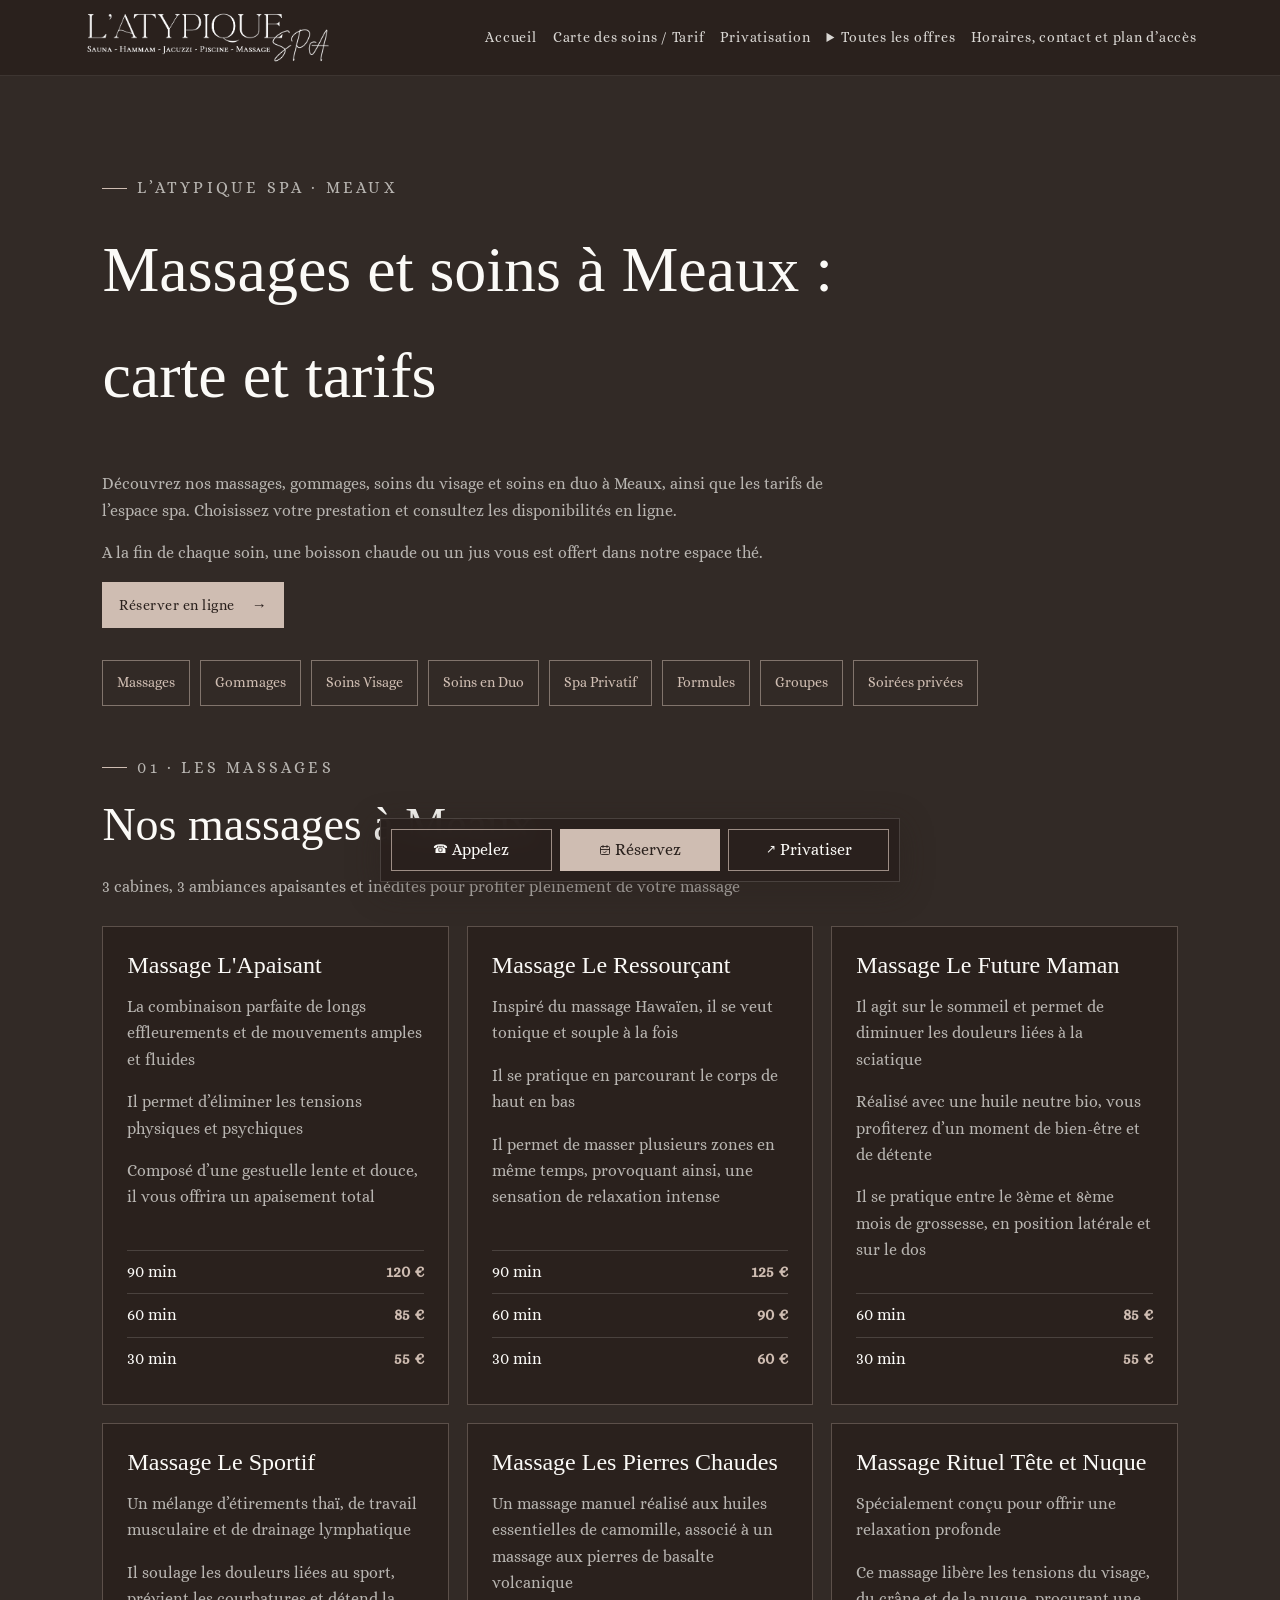
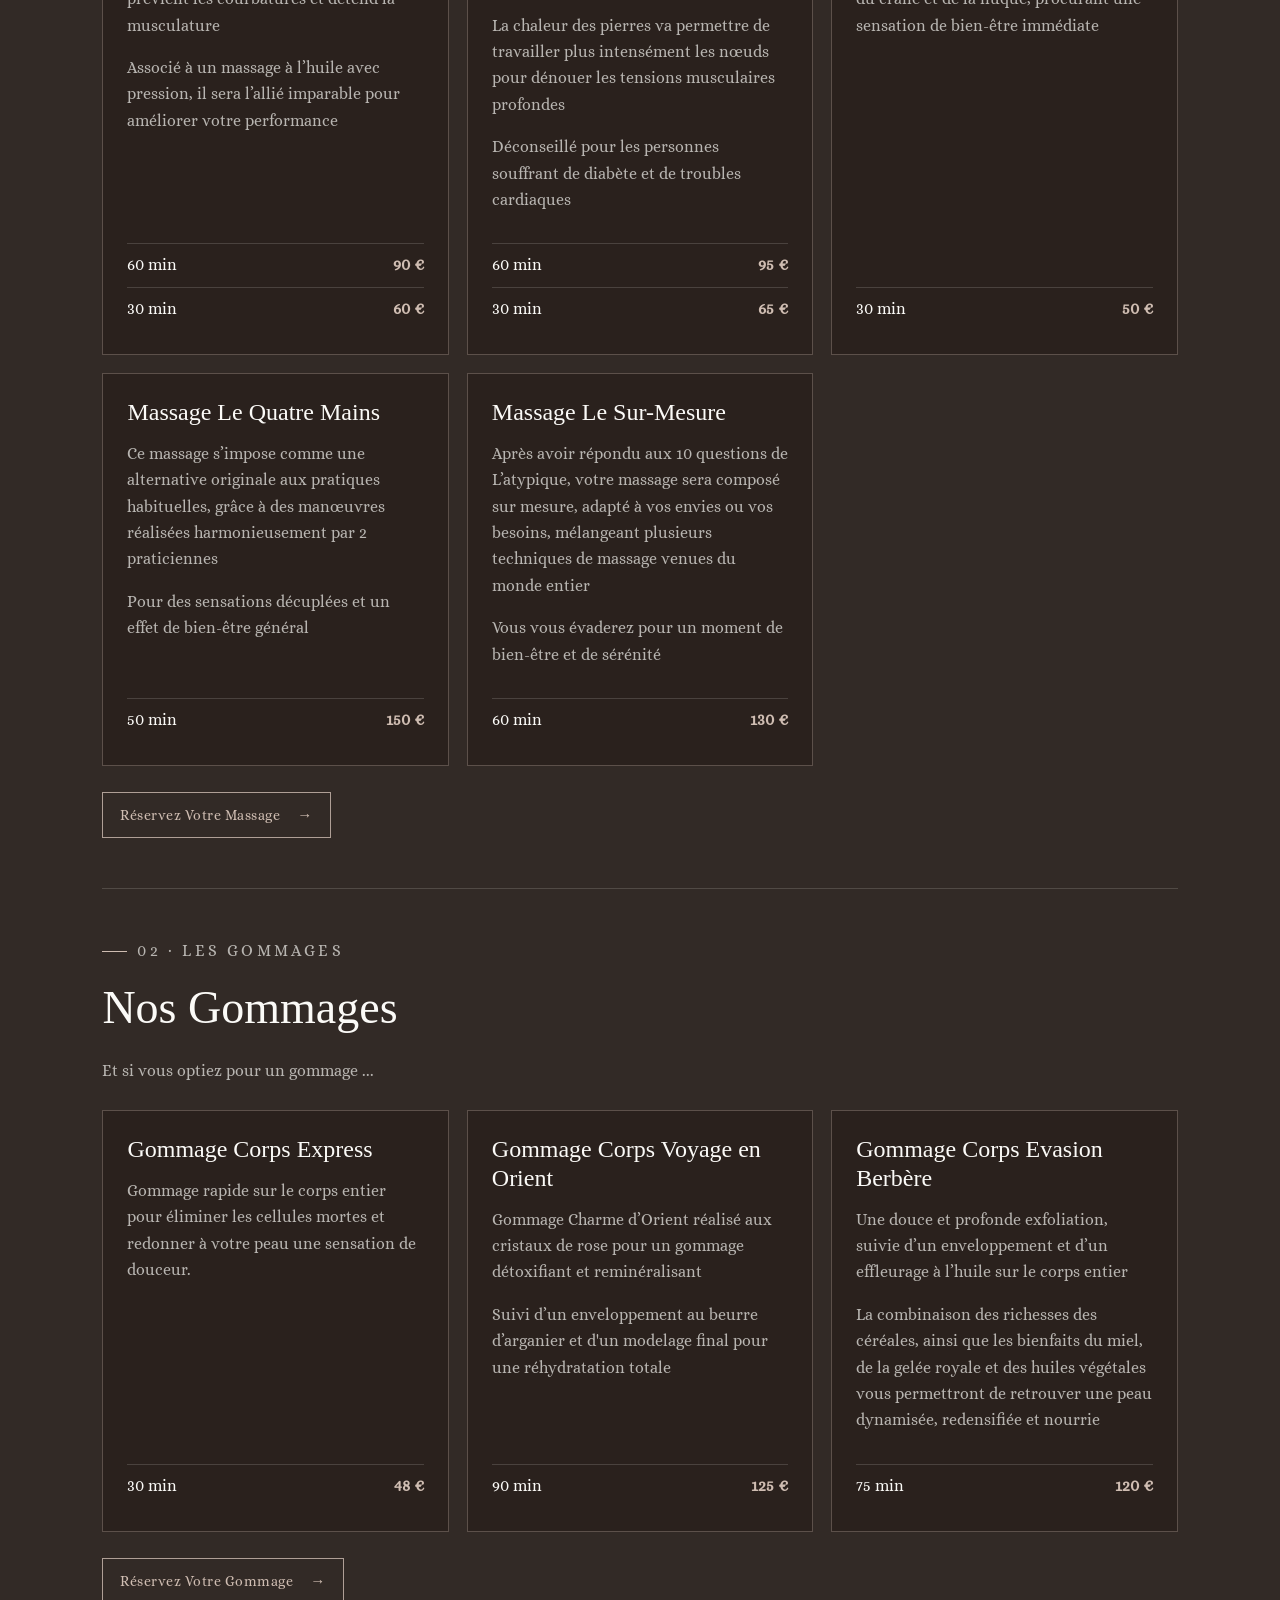
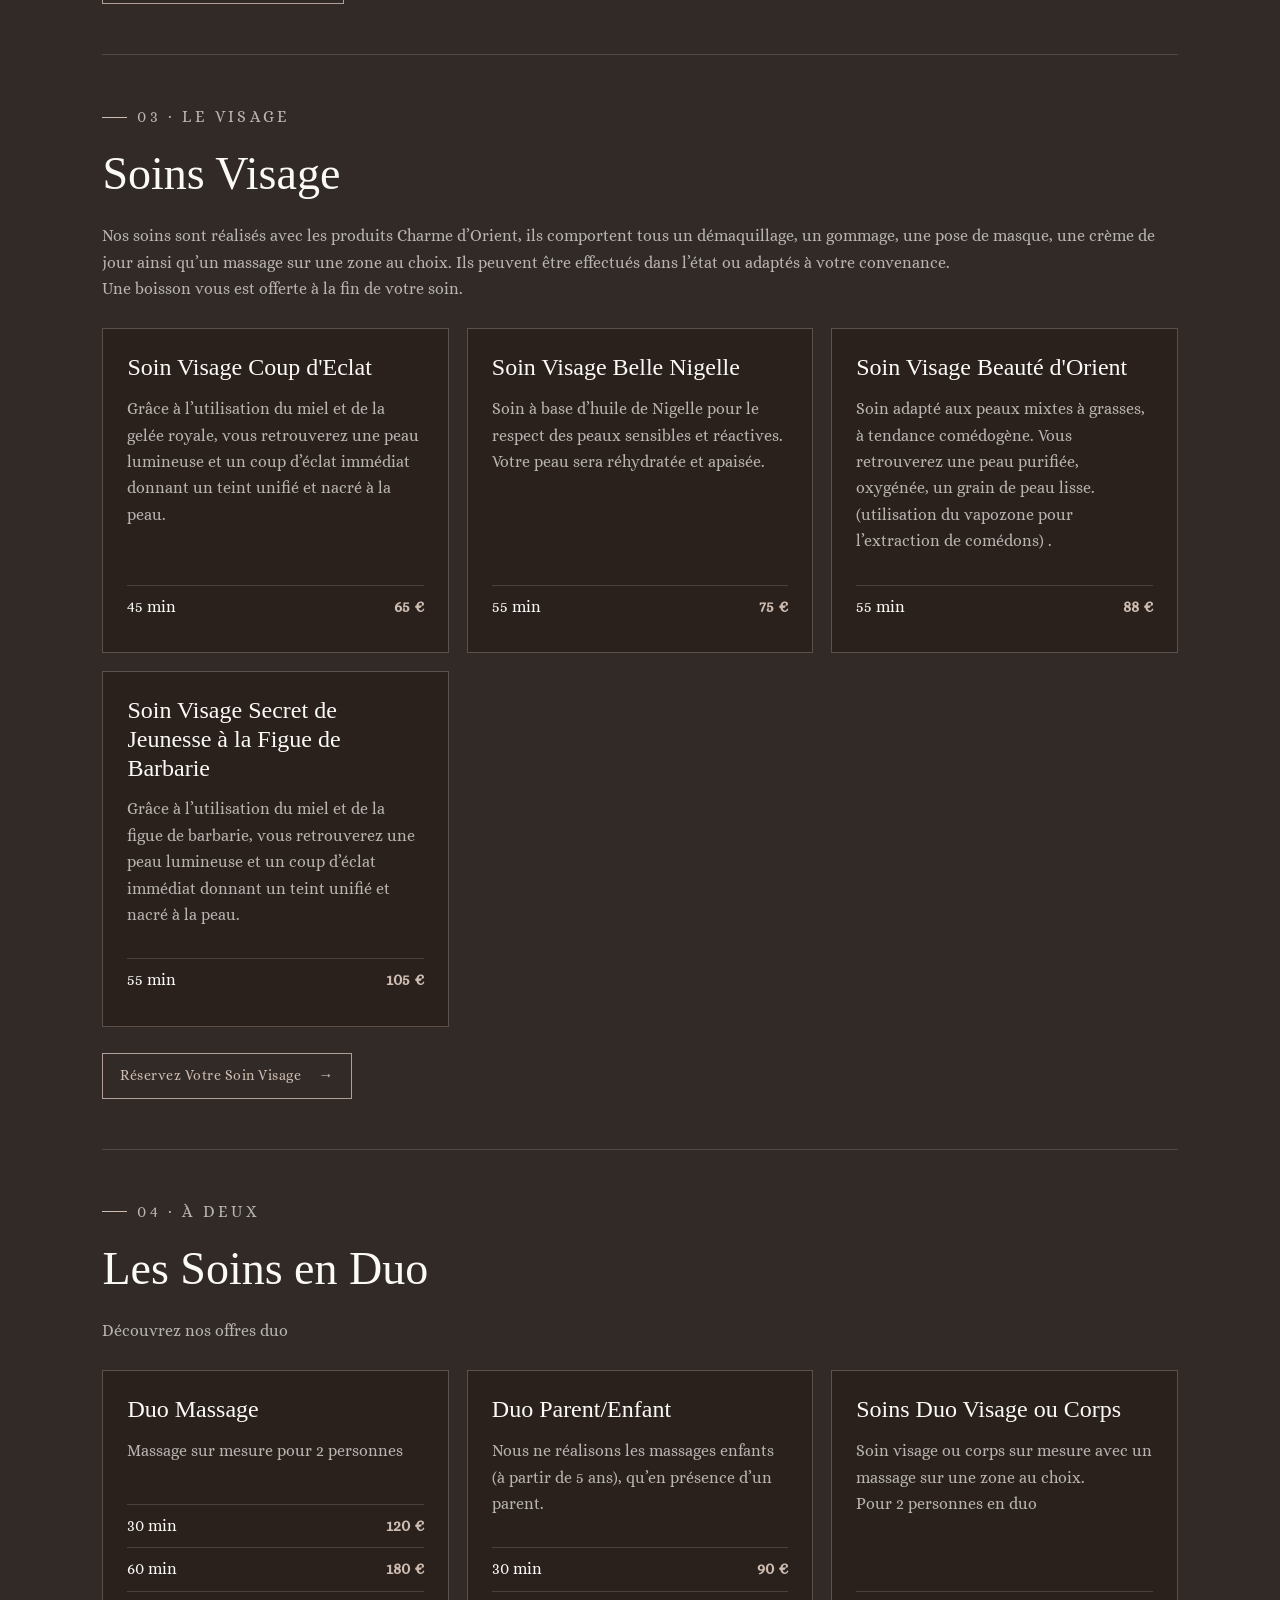
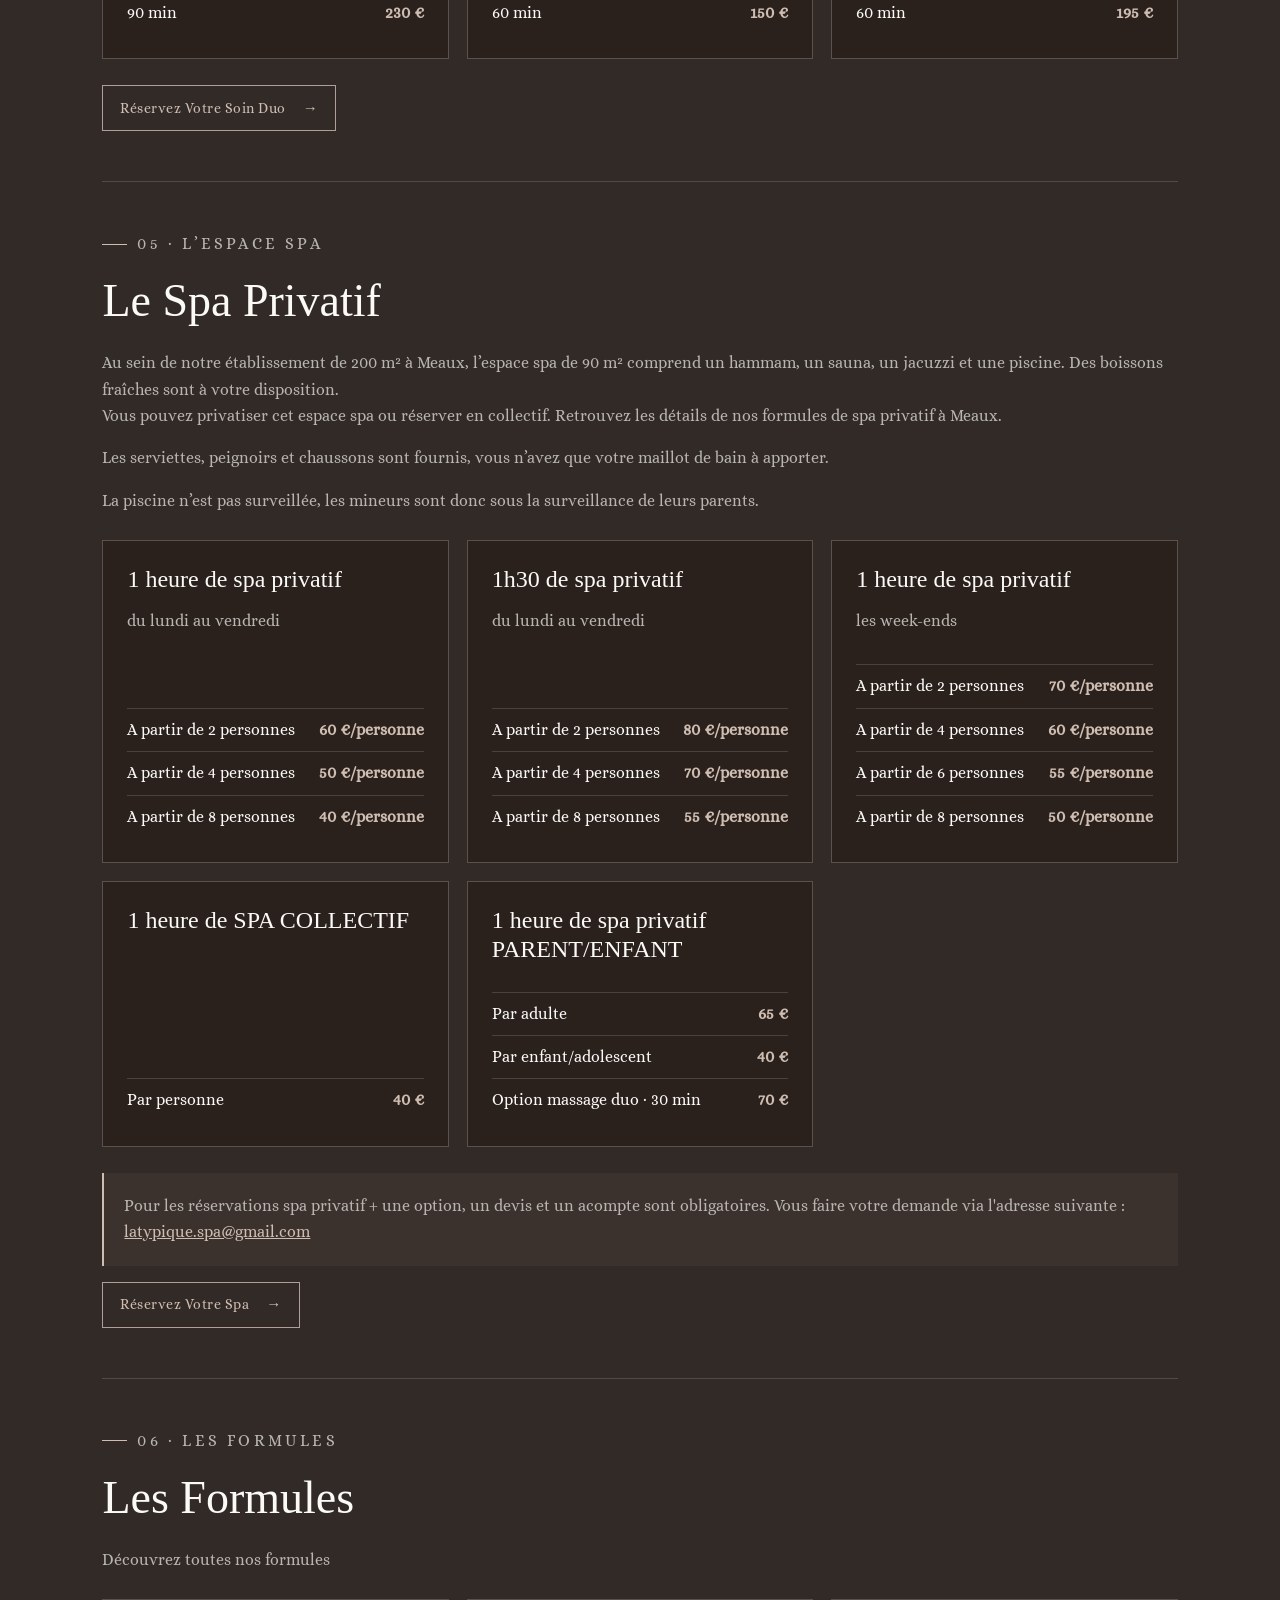
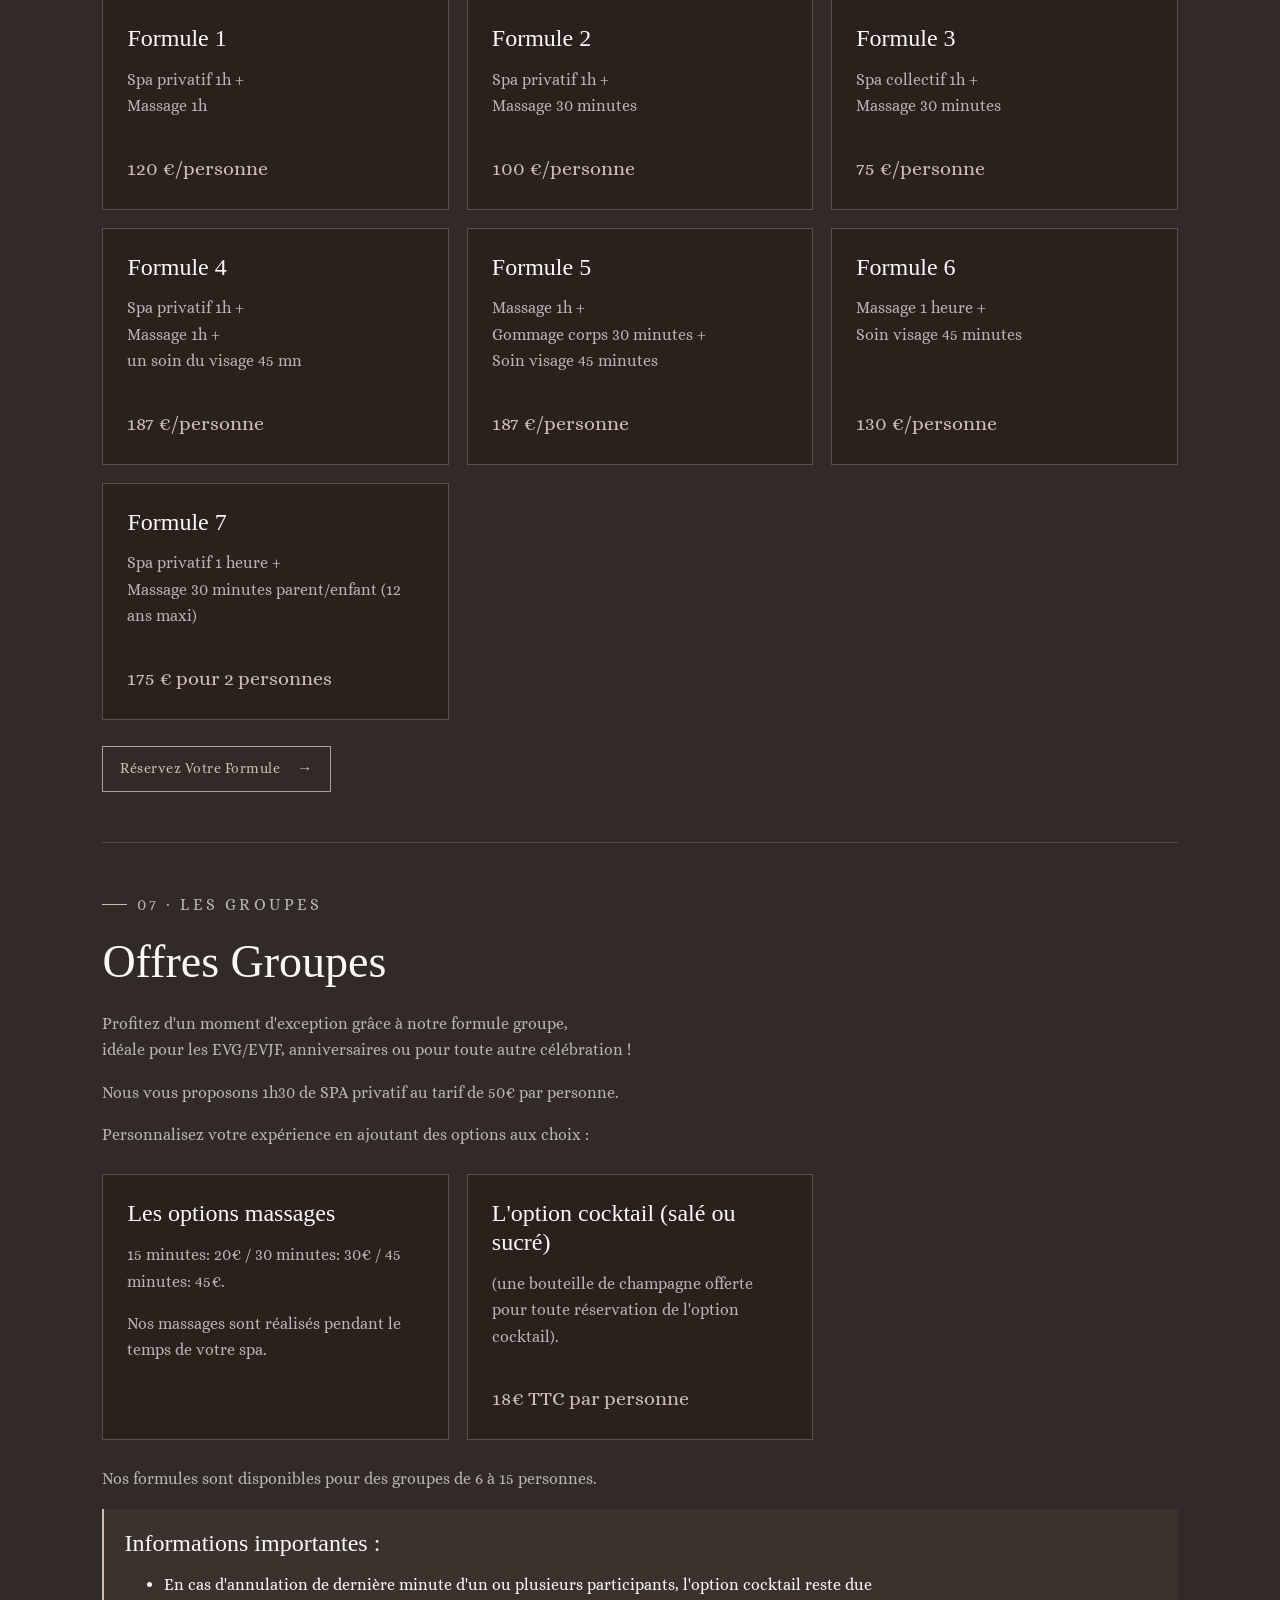
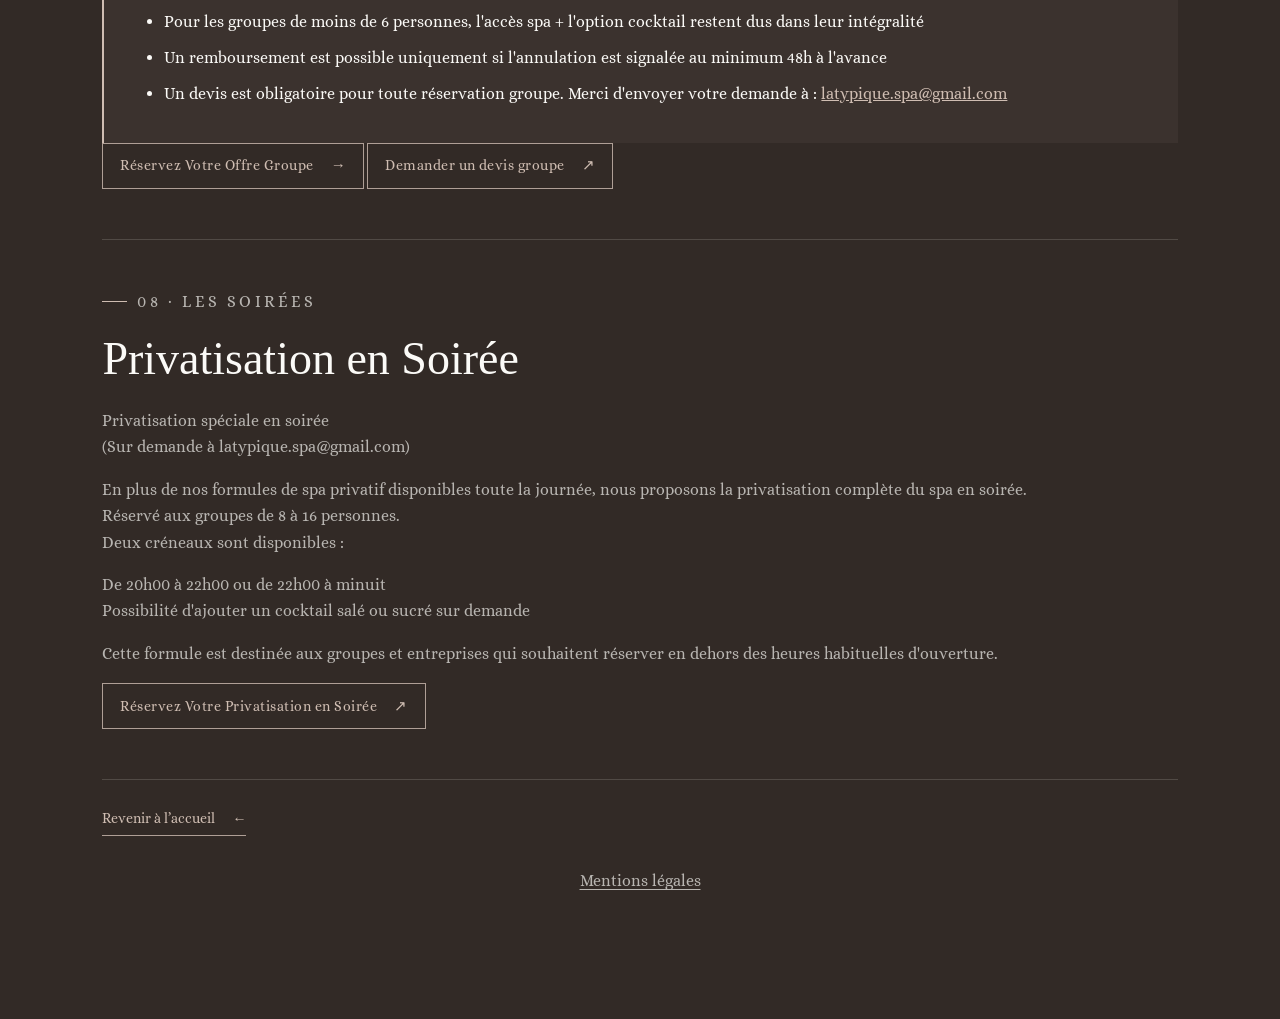
==== commit 76a1d942: "Optimiser le SEO local et preparer la migration du site Ajouter les URL canoniques, les donnees DayS" ====
--- a/docs/carte-tarifs.html
+++ b/docs/carte-tarifs.html
@@ -3,9 +3,10 @@
 <head>
   <meta charset="utf-8">
   <meta name="viewport" content="width=device-width, initial-scale=1, viewport-fit=cover">
-  <meta name="description" content="Découvrez la carte et les tarifs de L’Atypique Spa à Meaux : massages, gommages, soins visage, duo, spa privatif, formules et offres groupes.">
+  <meta name="description" content="Consultez les tarifs des massages, soins du visage, gommages et soins en duo à Meaux. Découvrez aussi nos formules spa et réservez à L’Atypique Spa.">
   <meta name="theme-color" content="#2a211d">
-  <title>Carte et tarifs — L’Atypique Spa</title>
+  <title>Massages et soins à Meaux : carte et tarifs | L’Atypique Spa</title>
+  <link rel="canonical" href="https://latypiquespa.com/carte-tarifs.html">
   <link rel="icon" href="assets/favicon/favicon.ico">
   <link rel="stylesheet" href="proposition-3.css?v=20261020-1">
 </head>
@@ -40,7 +41,8 @@
   <main class="rates-content section-pad" id="contenu">
     <div class="rates-intro">
       <p class="eyebrow">L’Atypique Spa · Meaux</p>
-      <h1>Carte et tarifs</h1>
+      <h1>Massages et soins à Meaux :<br>carte et tarifs</h1>
+      <p>Découvrez nos massages, gommages, soins du visage et soins en duo à Meaux, ainsi que les tarifs de l’espace spa. Choisissez votre prestation et consultez les disponibilités en ligne.</p>
       <p>A la fin de chaque soin, une boisson chaude ou un jus vous est offert dans notre espace thé.</p>
       <a class="button button-light" href="reservation.html">Réserver en ligne <span aria-hidden="true">→</span></a>
     </div>
@@ -50,7 +52,7 @@
 
     <section class="rates-section" id="massage" aria-labelledby="massage-title">
       <p class="eyebrow">01 · Les massages</p>
-      <h2 id="massage-title">Nos Massages</h2>
+      <h2 id="massage-title">Nos massages à Meaux</h2>
       <p>3 cabines, 3 ambiances apaisantes et inédites pour profiter pleinement de votre massage</p>
       <div class="rates-grid">
         <article class="rate-card">
@@ -164,7 +166,7 @@
     <section class="rates-section" id="privatif" aria-labelledby="privatif-title">
       <p class="eyebrow">05 · L’espace spa</p>
       <h2 id="privatif-title">Le Spa Privatif</h2>
-      <p>Notre SPA d’une surface de 90m2, comprend un hammam, un sauna, un jacuzzi et une piscine. Des boissons fraîches sont à votre disposition.<br>Vous avez la possibilité de privatiser le SPA entier ou de réserver en collectif.</p>
+      <p>Au sein de notre établissement de 200 m² à Meaux, l’espace spa de 90 m² comprend un hammam, un sauna, un jacuzzi et une piscine. Des boissons fraîches sont à votre disposition.<br>Vous pouvez privatiser cet espace spa ou réserver en collectif. Retrouvez les détails de nos <a href="privatisation.html#privatif">formules de spa privatif à Meaux</a>.</p>
       <p>Les serviettes, peignoirs et chaussons sont fournis, vous n’avez que votre maillot de bain à apporter.</p>
       <p>La piscine n’est pas surveillée, les mineurs sont donc sous la surveillance de leurs parents.</p>
       <div class="rates-grid">
--- a/docs/proposition-3.css
+++ b/docs/proposition-3.css
@@ -2256,6 +2256,11 @@
   border: 0;
 }
 
+/* Le module definit aussi --white sur :root. */
+.booking-page {
+  --white: var(--color-white);
+}
+
 .booking-content {
   background: var(--surface);
 }
@@ -2283,6 +2288,61 @@
   padding: 16px;
   border-left: 3px solid var(--ink);
   background: var(--color-accent);
+}
+
+/* Planity injecte ses styles apres cette feuille ; ces couleurs doivent primer. */
+.booking-module .planityWidget,
+.booking-module .planityWidget > div,
+.booking-module .planity_ui_appointment_background,
+.booking-module .planity_ui_item-list-element,
+.booking-module [class*="service_item-module_card-"] {
+  color: var(--ink) !important;
+  background-color: var(--white) !important;
+}
+
+.booking-module .planity_ui_item-list-element {
+  border-color: var(--color-accent) !important;
+  box-shadow: none !important;
+}
+
+.booking-module .planity-secondary-color:not(button),
+.booking-module .planity_appointment_service_cell,
+.booking-module .planity_appointment_service_small-cell {
+  color: var(--ink) !important;
+}
+
+.booking-module .planity-component-button,
+.booking-module .planity_ui_button_root,
+.booking-module .planity_ui_action_button_root {
+  color: var(--ink) !important;
+  background-color: var(--white) !important;
+  border-color: var(--color-accent) !important;
+}
+
+.booking-module button[class*="button-module_primary-"],
+.booking-module .planity-nav-button-active,
+.booking-module .planity_bookappointment-button-choose,
+.booking-module .planity-gift-voucher-button-choose,
+.booking-module .planity_appointment_days_slider_hour_availability {
+  color: var(--ink) !important;
+  background-color: var(--color-accent) !important;
+  border-color: var(--color-accent) !important;
+}
+
+.booking-module .planity-component-button:not(:disabled):not([aria-disabled="true"]):hover,
+.booking-module button[class*="button-module_primary-"]:not(:disabled):not([aria-disabled="true"]):hover,
+.booking-module .planity_appointment_days_slider_hour_availability:hover {
+  color: var(--white) !important;
+  background-color: var(--ink) !important;
+  border-color: var(--ink) !important;
+}
+
+.booking-module button:focus-visible,
+.booking-module a:focus-visible,
+.booking-module input:focus-visible,
+.booking-module [tabindex]:focus-visible {
+  outline: 2px solid var(--ink) !important;
+  outline-offset: 3px;
 }
 
 .booking-help {
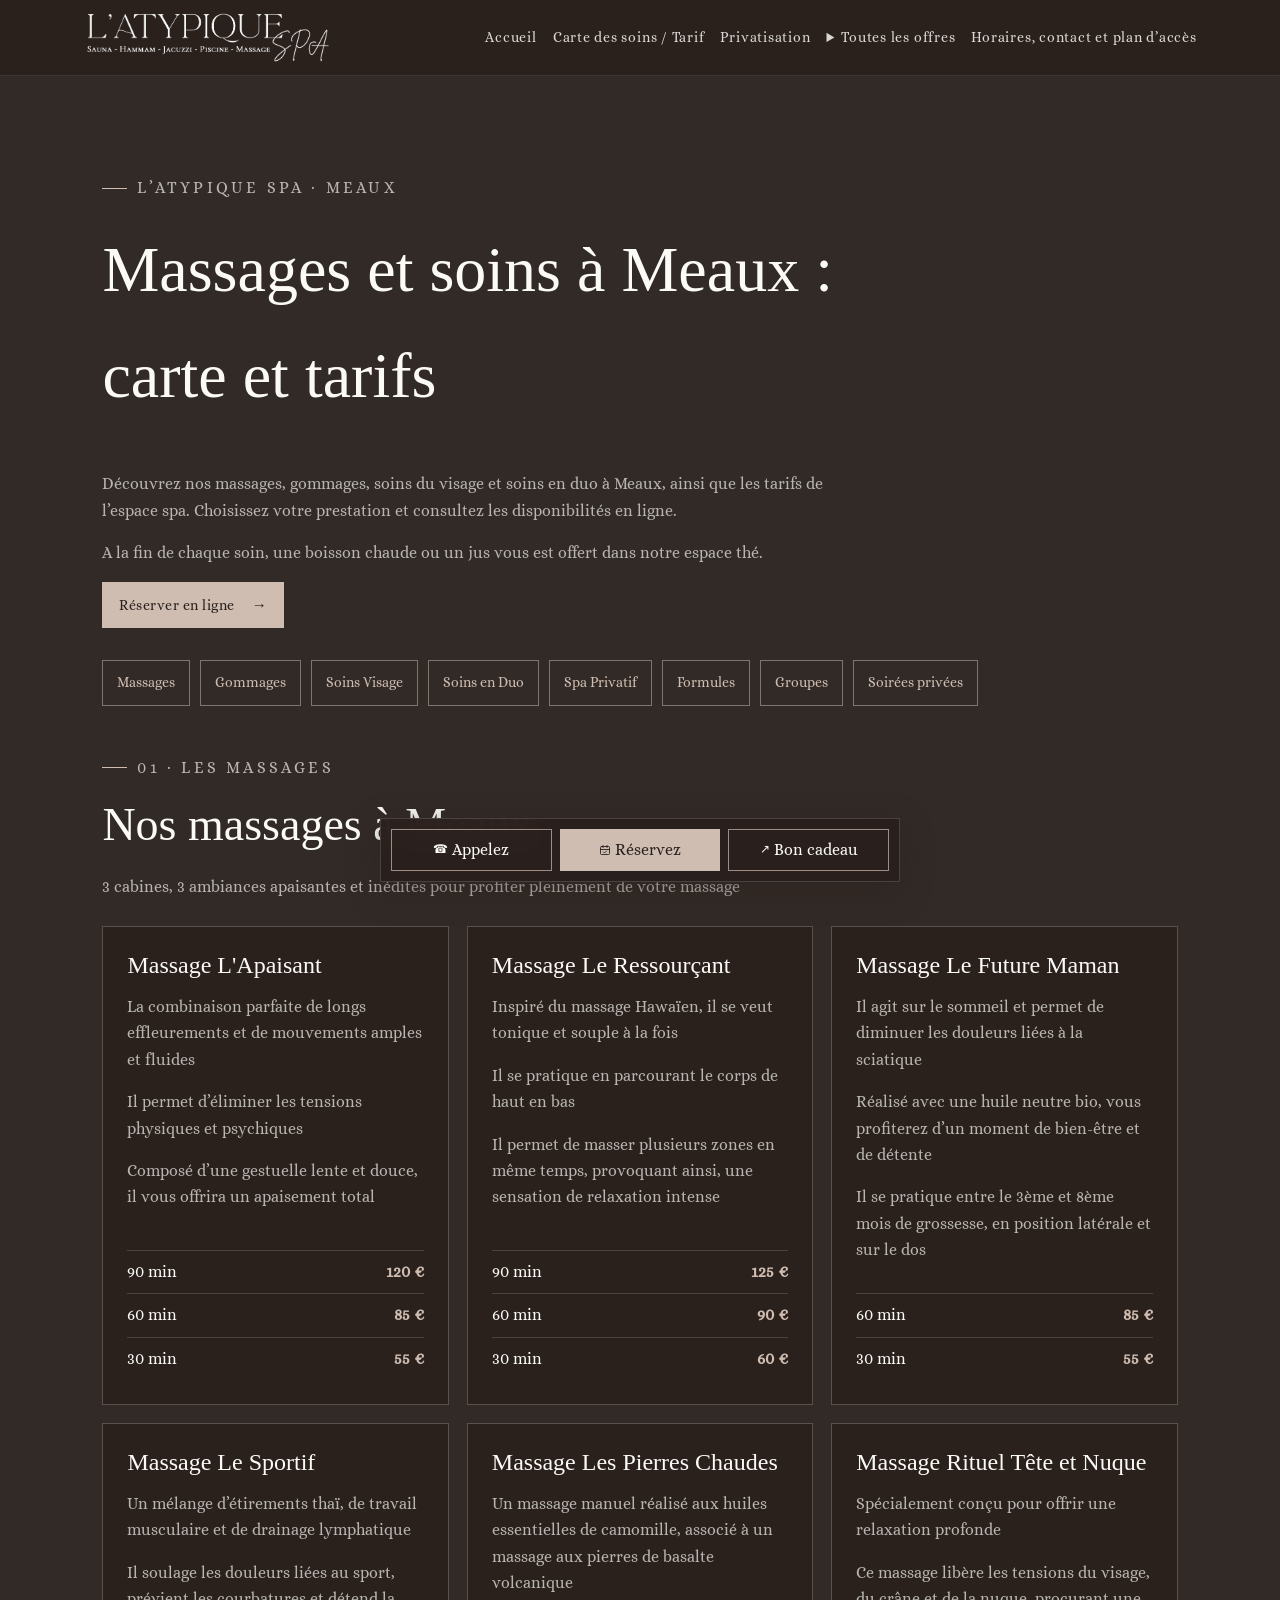
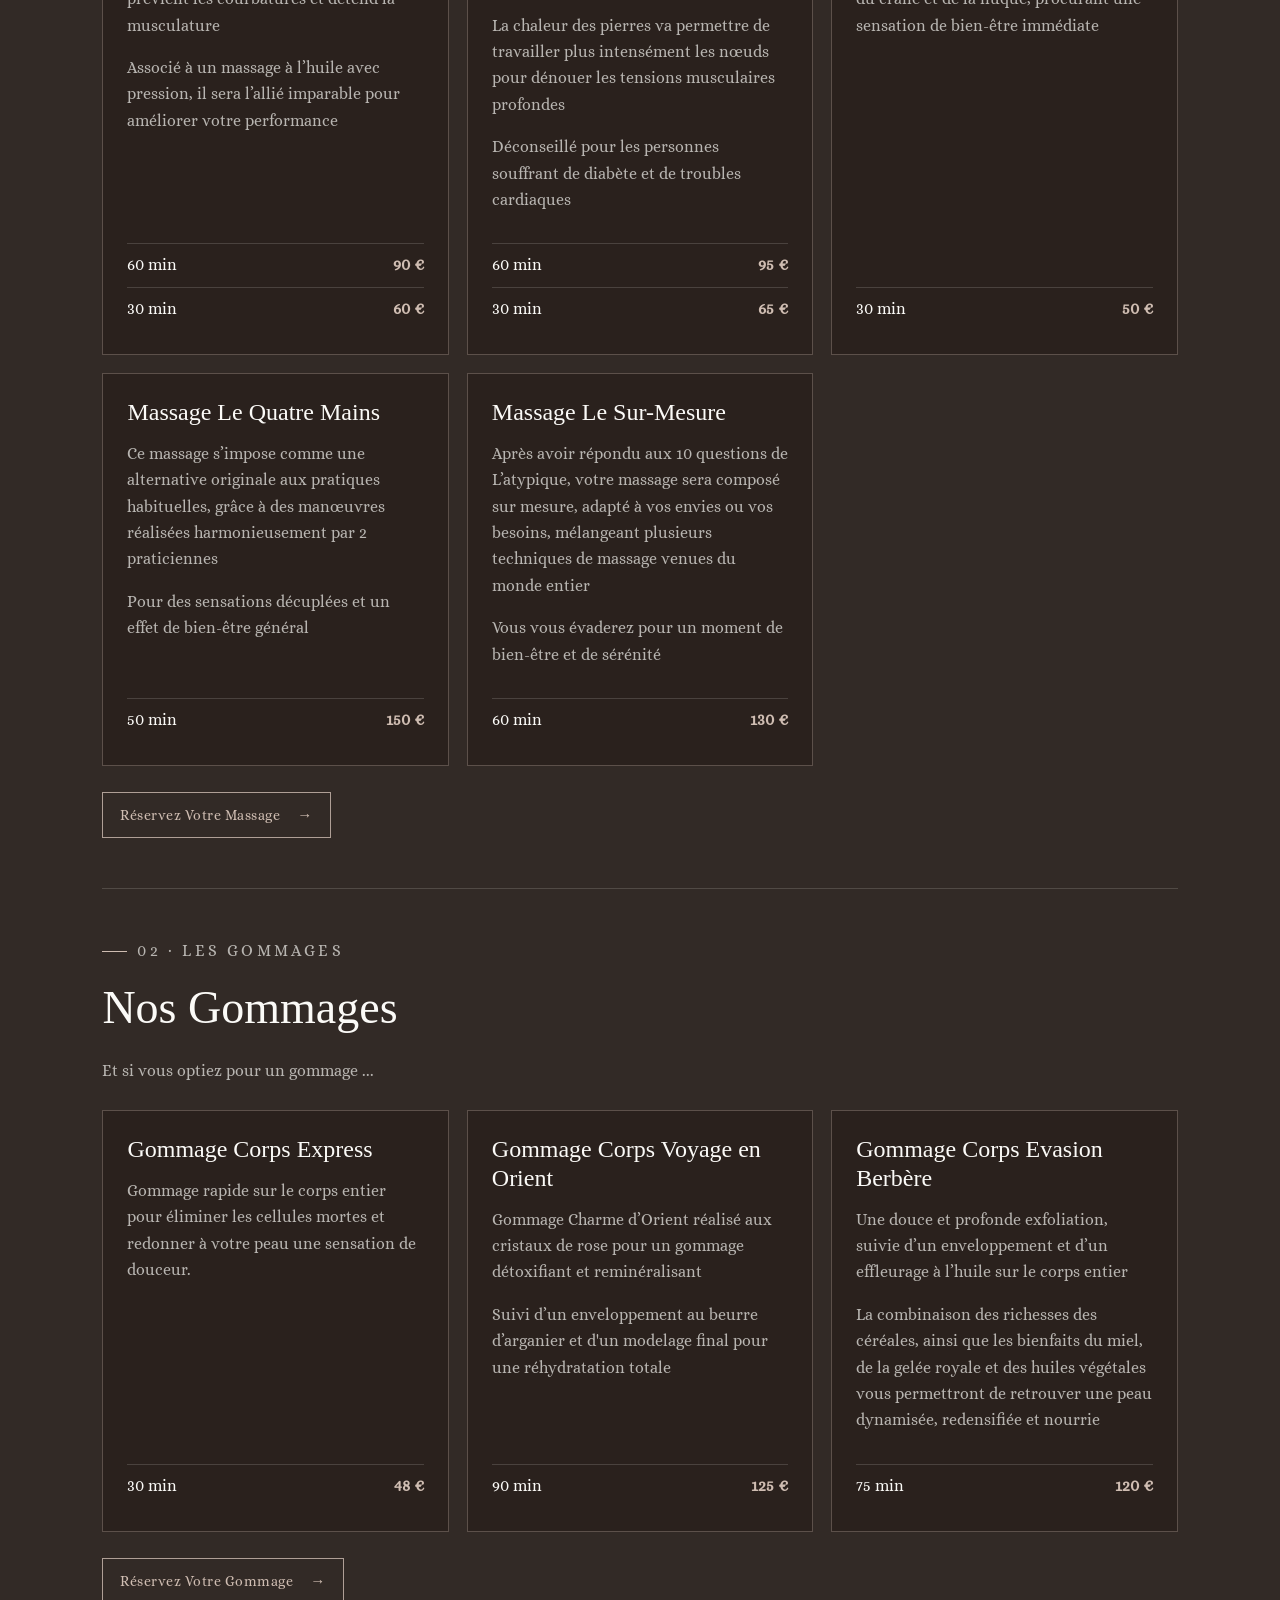
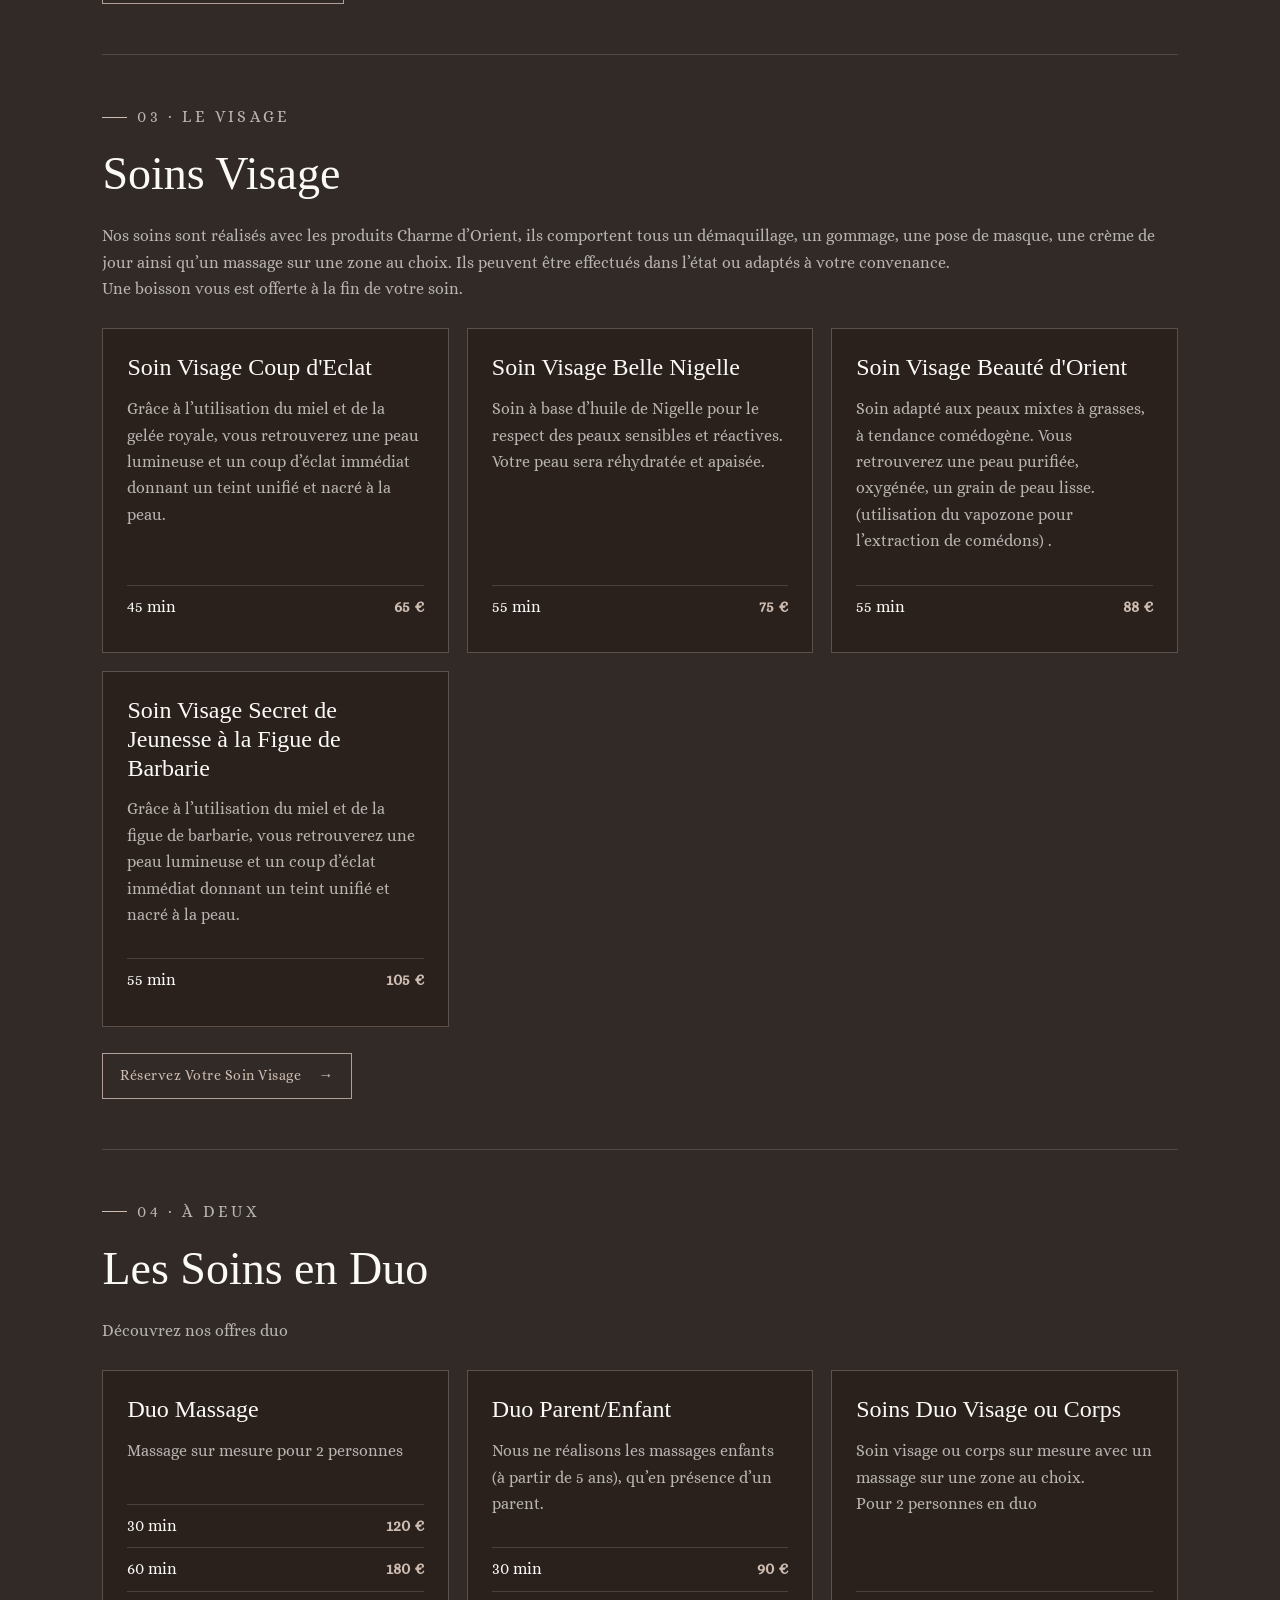
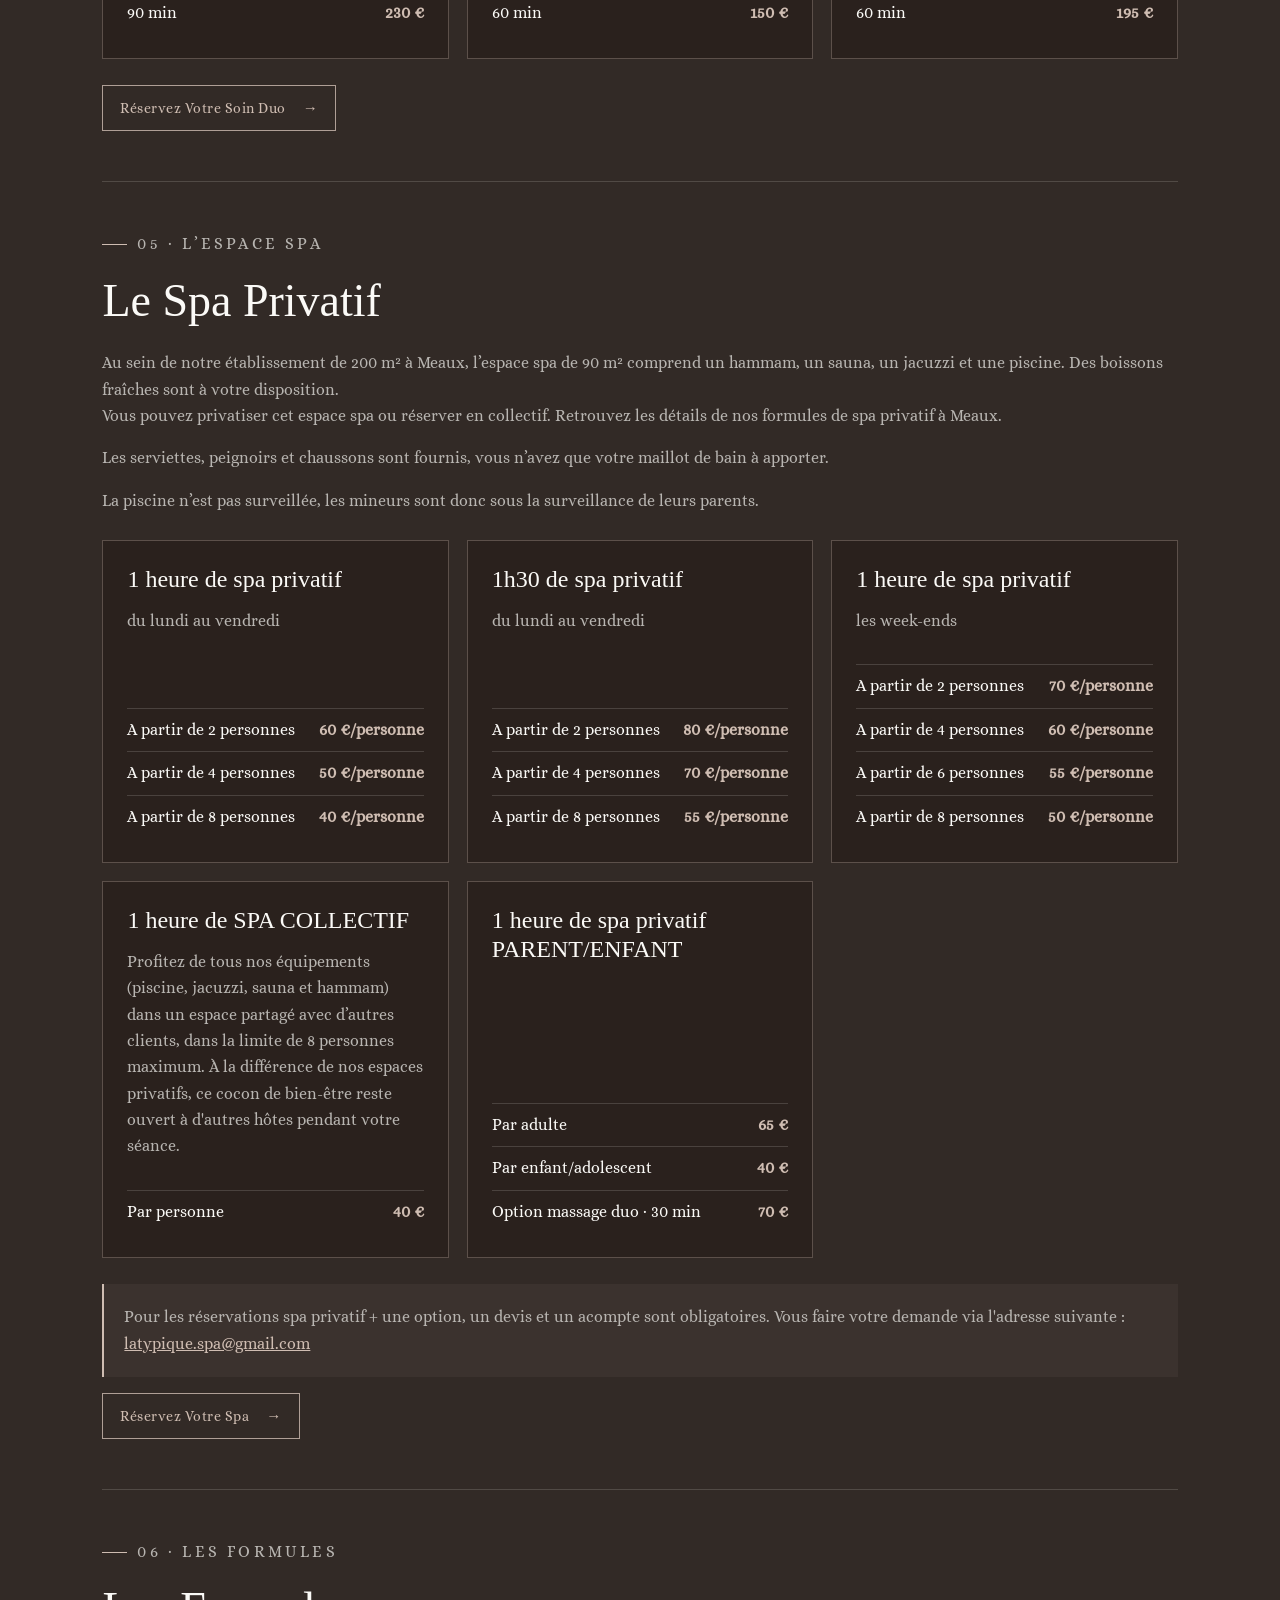
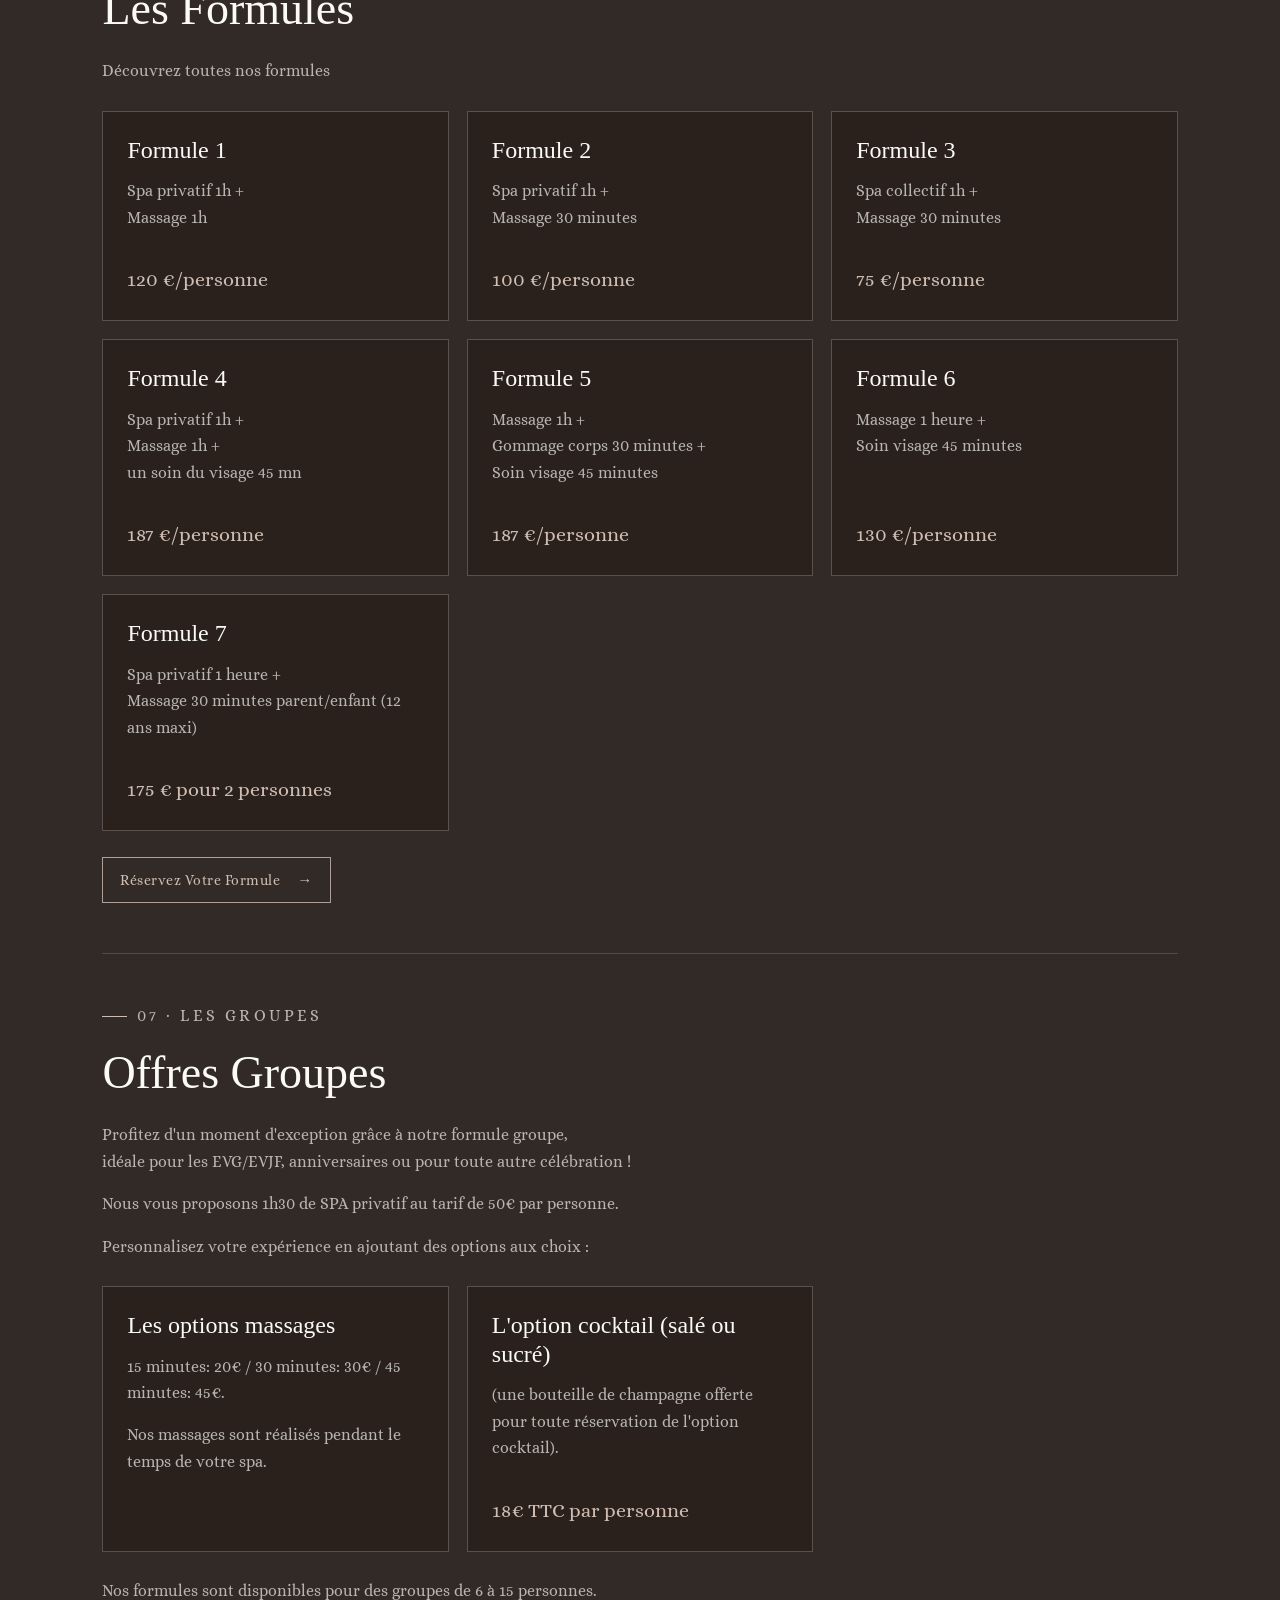
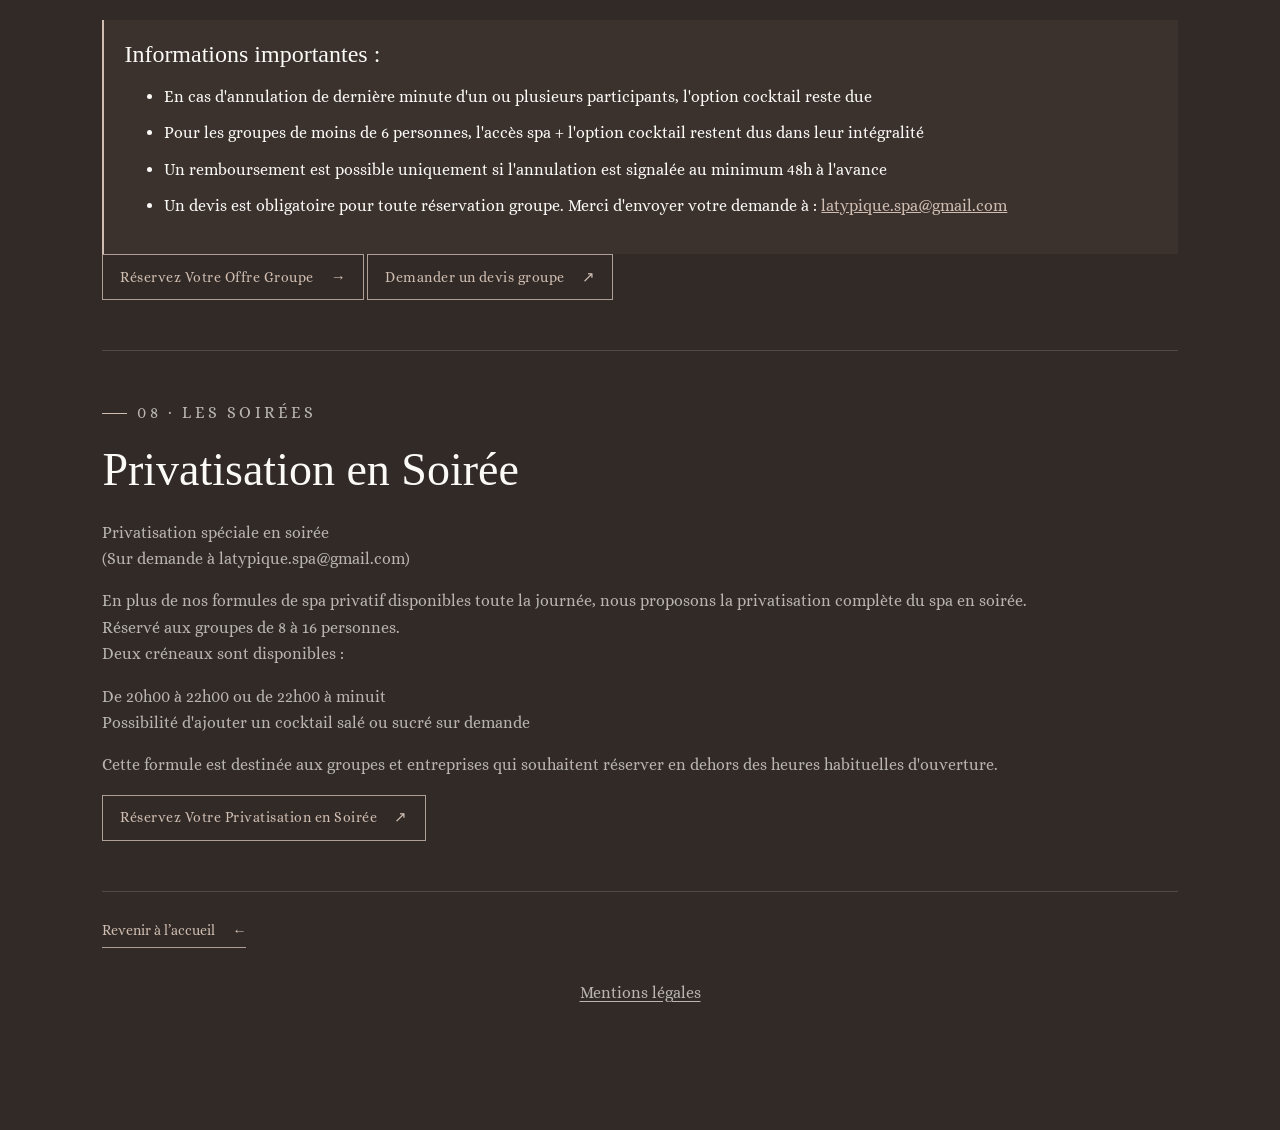
==== commit 4da3a394: "Mettre a jour les avis, les menus et les informations du spa Co-authored-by: Copilot <223556219+Copi" ====
--- a/docs/carte-tarifs.html
+++ b/docs/carte-tarifs.html
@@ -29,6 +29,7 @@
           <li><a href="#gommage">Nos Gommages</a></li>
           <li><a href="#visage">Soins Visage</a></li>
           <li><a href="#duo">Les Soins en Duo</a></li>
+          <li><a href="#parent-enfant">Prestations parent/enfant</a></li>
           <li><a href="#privatif">Le Spa Privatif</a></li>
           <li><a href="#formules">Les Formules</a></li>
           <li><a href="#evc">Offres Groupes</a></li>
@@ -157,7 +158,7 @@
       <p>Découvrez nos offres duo</p>
       <div class="rates-grid">
         <article class="rate-card"><h3>Duo Massage</h3><p>Massage sur mesure pour 2 personnes</p><ul class="rate-prices"><li>30 min <strong>120 €</strong></li><li>60 min <strong>180 €</strong></li><li>90 min <strong>230 €</strong></li></ul></article>
-        <article class="rate-card"><h3>Duo Parent/Enfant</h3><p>Nous ne réalisons les massages enfants (à partir de 5 ans), qu’en présence d’un parent.</p><ul class="rate-prices"><li>30 min <strong>90 €</strong></li><li>60 min <strong>150 €</strong></li></ul></article>
+        <article class="rate-card" id="parent-enfant"><h3>Duo Parent/Enfant</h3><p>Nous ne réalisons les massages enfants (à partir de 5 ans), qu’en présence d’un parent.</p><ul class="rate-prices"><li>30 min <strong>90 €</strong></li><li>60 min <strong>150 €</strong></li></ul></article>
         <article class="rate-card"><h3>Soins Duo Visage ou Corps</h3><p>Soin visage ou corps sur mesure avec un massage sur une zone au choix.<br>Pour 2 personnes en duo</p><ul class="rate-prices"><li>60 min <strong>195 €</strong></li></ul></article>
       </div>
       <a class="button button-outline" href="reservation.html">Réservez Votre Soin Duo <span aria-hidden="true">→</span></a>
@@ -173,7 +174,7 @@
         <article class="rate-card"><h3>1 heure de spa privatif</h3><p>du lundi au vendredi</p><ul class="rate-prices"><li>A partir de 2 personnes <strong>60 €/personne</strong></li><li>A partir de 4 personnes <strong>50 €/personne</strong></li><li>A partir de 8 personnes <strong>40 €/personne</strong></li></ul></article>
         <article class="rate-card"><h3>1h30 de spa privatif</h3><p>du lundi au vendredi</p><ul class="rate-prices"><li>A partir de 2 personnes <strong>80 €/personne</strong></li><li>A partir de 4 personnes <strong>70 €/personne</strong></li><li>A partir de 8 personnes <strong>55 €/personne</strong></li></ul></article>
         <article class="rate-card"><h3>1 heure de spa privatif</h3><p>les week-ends</p><ul class="rate-prices"><li>A partir de 2 personnes <strong>70 €/personne</strong></li><li>A partir de 4 personnes <strong>60 €/personne</strong></li><li>A partir de 6 personnes <strong>55 €/personne</strong></li><li>A partir de 8 personnes <strong>50 €/personne</strong></li></ul></article>
-        <article class="rate-card"><h3>1 heure de SPA COLLECTIF</h3><ul class="rate-prices"><li>Par personne <strong>40 €</strong></li></ul></article>
+        <article class="rate-card"><h3>1 heure de SPA COLLECTIF</h3><p>Profitez de tous nos équipements (piscine, jacuzzi, sauna et hammam) dans un espace partagé avec d’autres clients, dans la limite de 8 personnes maximum. À la différence de nos espaces privatifs, ce cocon de bien-être reste ouvert à d'autres hôtes pendant votre séance.</p><ul class="rate-prices"><li>Par personne <strong>40 €</strong></li></ul></article>
         <article class="rate-card"><h3>1 heure de spa privatif PARENT/ENFANT</h3><ul class="rate-prices"><li>Par adulte <strong>65 €</strong></li><li>Par enfant/adolescent <strong>40 €</strong></li><li>Option massage duo · 30 min <strong>70 €</strong></li></ul></article>
       </div>
       <p class="rates-notice">Pour les réservations spa privatif + une option, un devis et un acompte sont obligatoires. Vous faire votre demande via l'adresse suivante : <a href="mailto:latypique.spa@gmail.com">latypique.spa@gmail.com</a></p>
@@ -238,7 +239,7 @@
       </svg>
       Réservez
     </a>
-    <a href="privatisation.html"><span aria-hidden="true">↗</span> Privatiser</a>
+    <a href="reservation.html?module=bons-cadeaux#reservation"><span aria-hidden="true">↗</span> Bon cadeau</a>
   </div>
 </body>
 </html>
--- a/docs/proposition-3.css
+++ b/docs/proposition-3.css
@@ -821,9 +821,9 @@
 
 .reviews {
   display: grid;
-  grid-template-columns: 1.1fr .75fr;
+  grid-template-columns: 1fr;
   align-items: center;
-  gap: 9%;
+  gap: 28px;
   background: var(--surface);
 }
 
@@ -849,13 +849,20 @@
   line-height: 1.85;
 }
 
+.reviews-platforms {
+  display: grid;
+  grid-template-columns: repeat(2, minmax(0, 1fr));
+  gap: clamp(12px, 3vw, 24px);
+}
+
 .reviews-card {
   display: flex;
-  min-height: 245px;
+  min-width: 0;
+  min-height: 210px;
   flex-direction: column;
   align-items: center;
   justify-content: center;
-  padding: 28px;
+  padding: 20px;
   color: #202124;
   background: #fff;
   text-align: center;
@@ -870,11 +877,16 @@
   text-transform: uppercase;
 }
 
-.google-name {
+.google-name,
+.planity-name {
   font-family: Arial, sans-serif;
   font-weight: 600;
   letter-spacing: 0;
   text-transform: none;
+}
+
+.planity-name {
+  color: #202124;
 }
 
 .google-name > span:nth-child(1),
@@ -905,7 +917,7 @@
 
 .reviews-score strong {
   color: #202124;
-  font-size: 55px;
+  font-size: 44px;
   font-weight: 400;
   line-height: 1;
 }
@@ -930,9 +942,22 @@
 }
 
 .reviews-card .button {
+  max-width: 100%;
+  gap: 8px;
+  padding: 8px 12px;
+  font-size: 14px;
   color: #fff;
   background: #1a73e8;
   border-color: #1a73e8;
+}
+
+.reviews-platforms .reviews-card > p {
+  font-size: 14px;
+}
+
+.reviews-card-planity .button {
+  background: #202124;
+  border-color: #202124;
 }
 
 .reviews-card .button:hover,
@@ -940,6 +965,12 @@
   color: #fff;
   background: #185abc;
   border-color: #185abc;
+}
+
+.reviews-card-planity .button:hover,
+.reviews-card-planity .button:focus-visible {
+  background: #3c4043;
+  border-color: #3c4043;
 }
 
 .hours-banner {
@@ -1646,8 +1677,19 @@
   }
 
   .reviews-card {
-    min-height: 220px;
-    padding: 24px 18px;
+    min-height: 210px;
+    padding: 18px 10px;
+  }
+
+  .reviews-card .reviews-label {
+    font-size: 12px;
+    letter-spacing: .08em;
+  }
+
+  .reviews-card .button {
+    gap: 5px;
+    padding: 8px;
+    font-size: 13px;
   }
 
   .hours-banner {
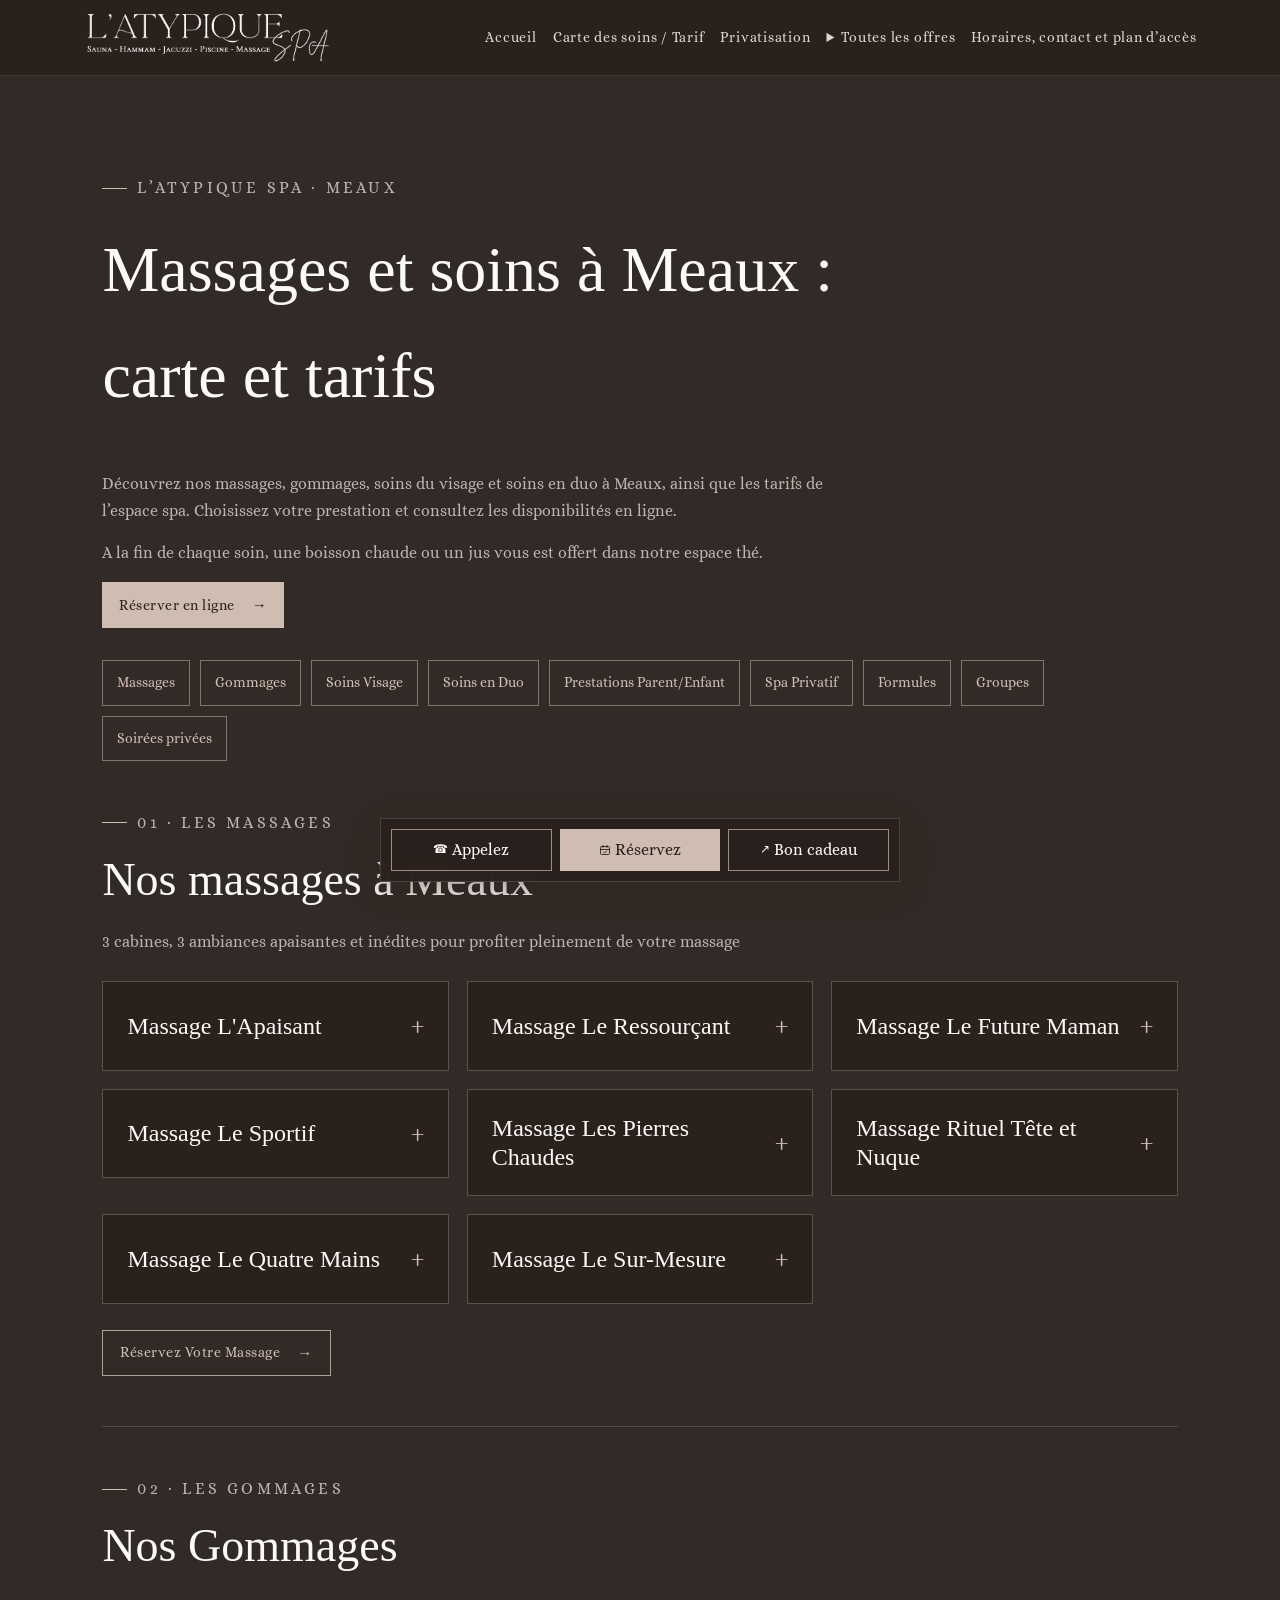
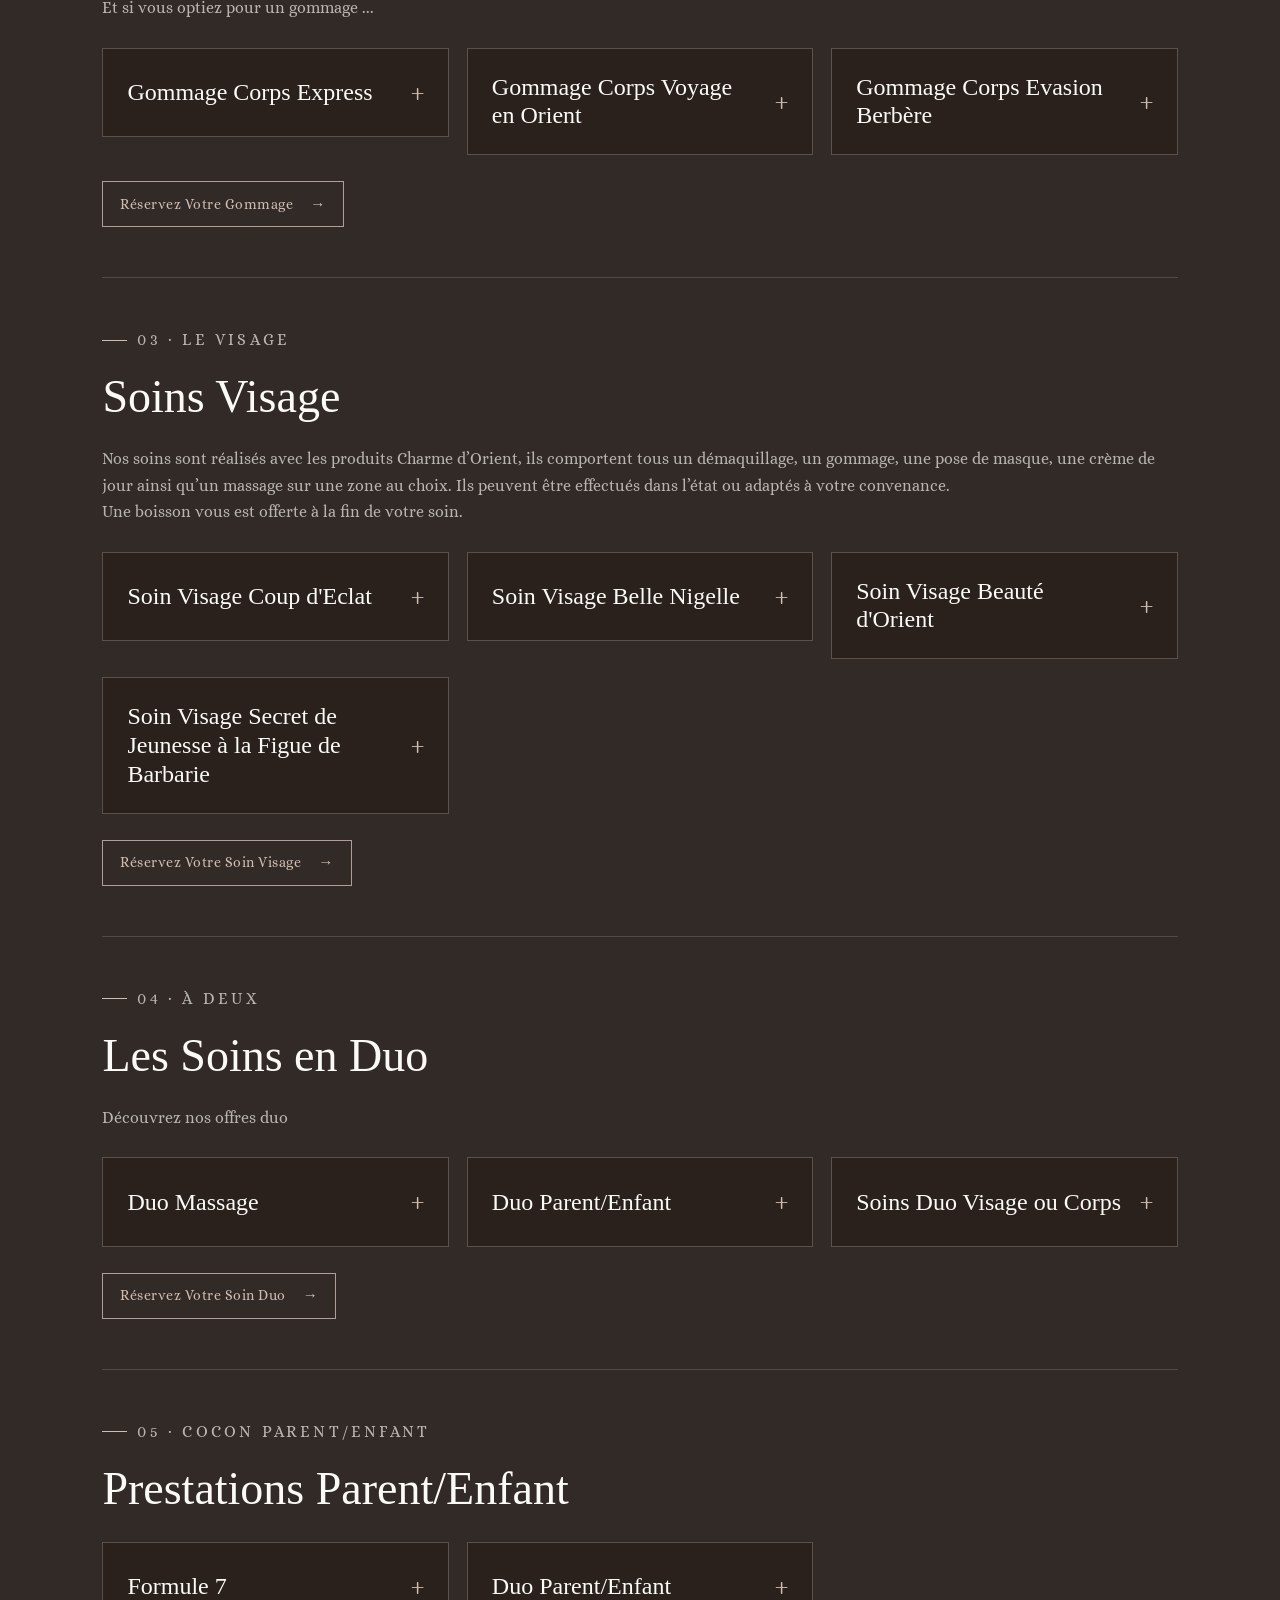
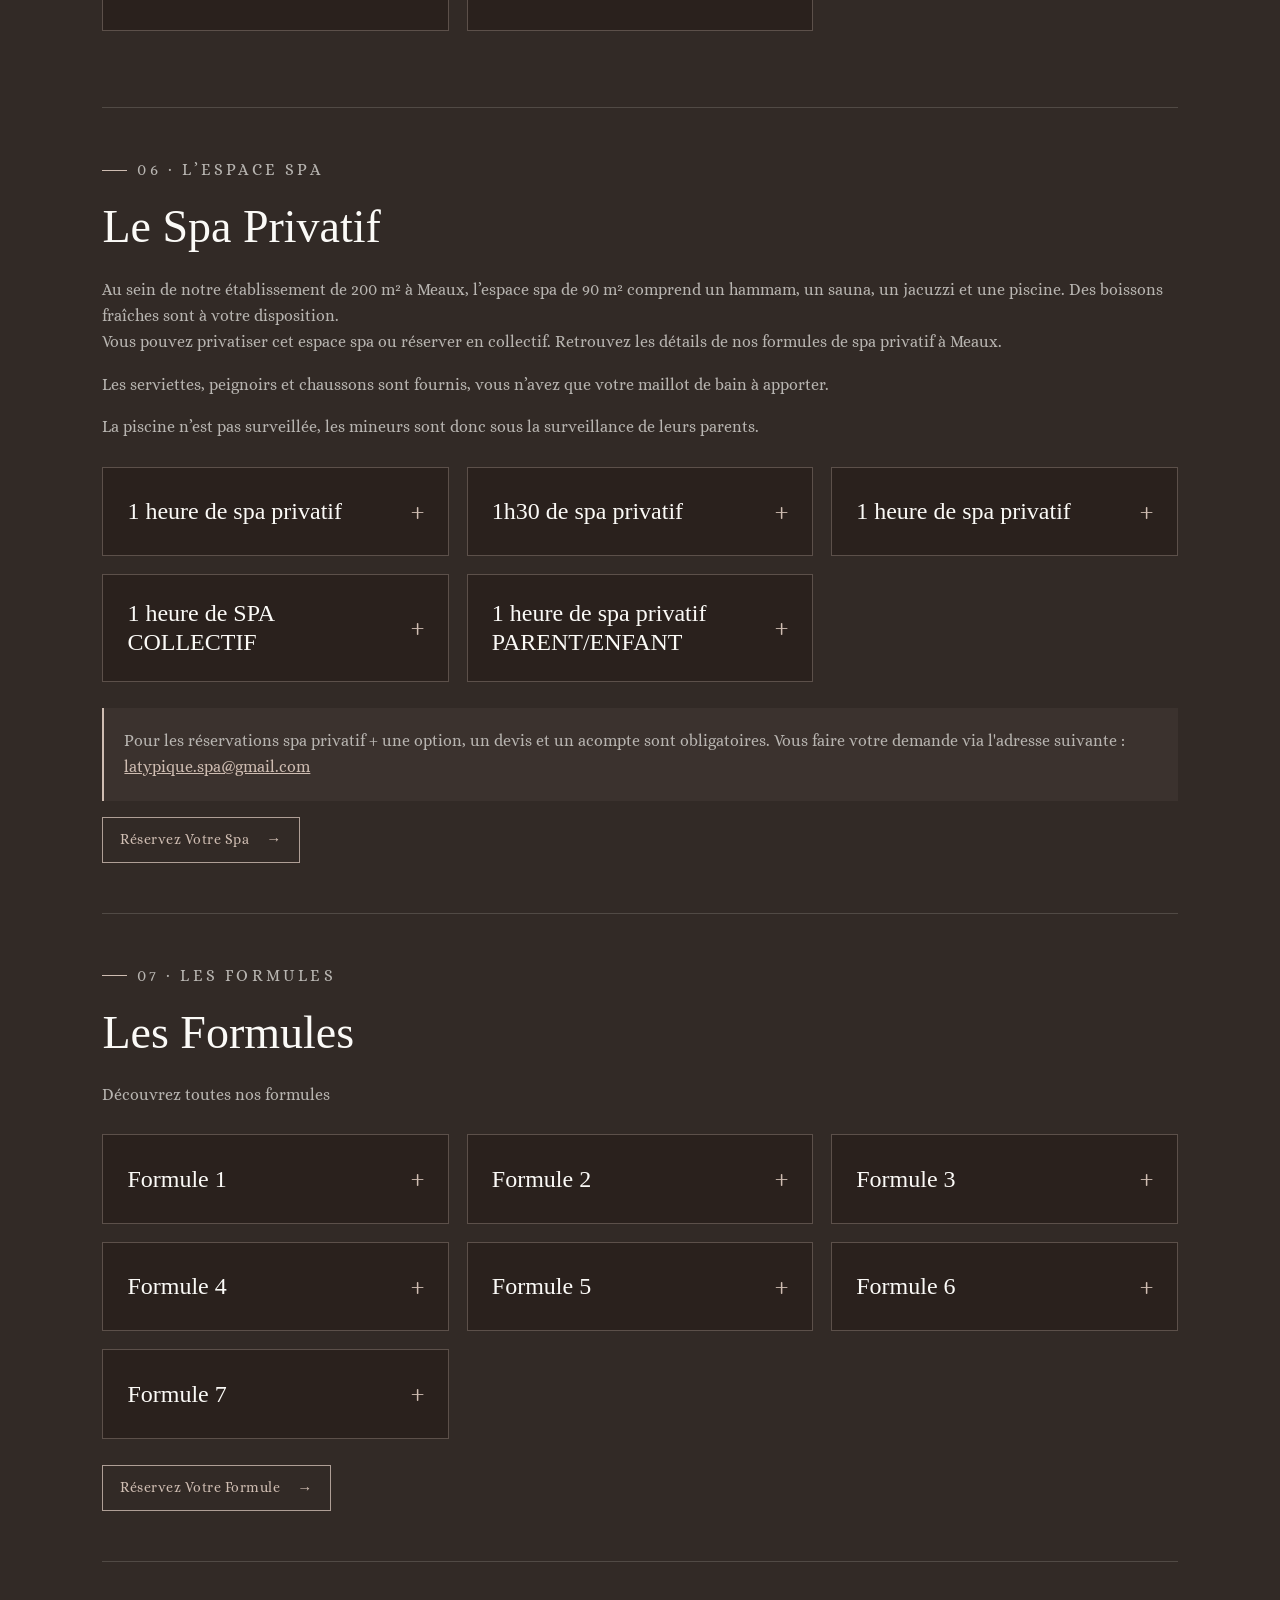
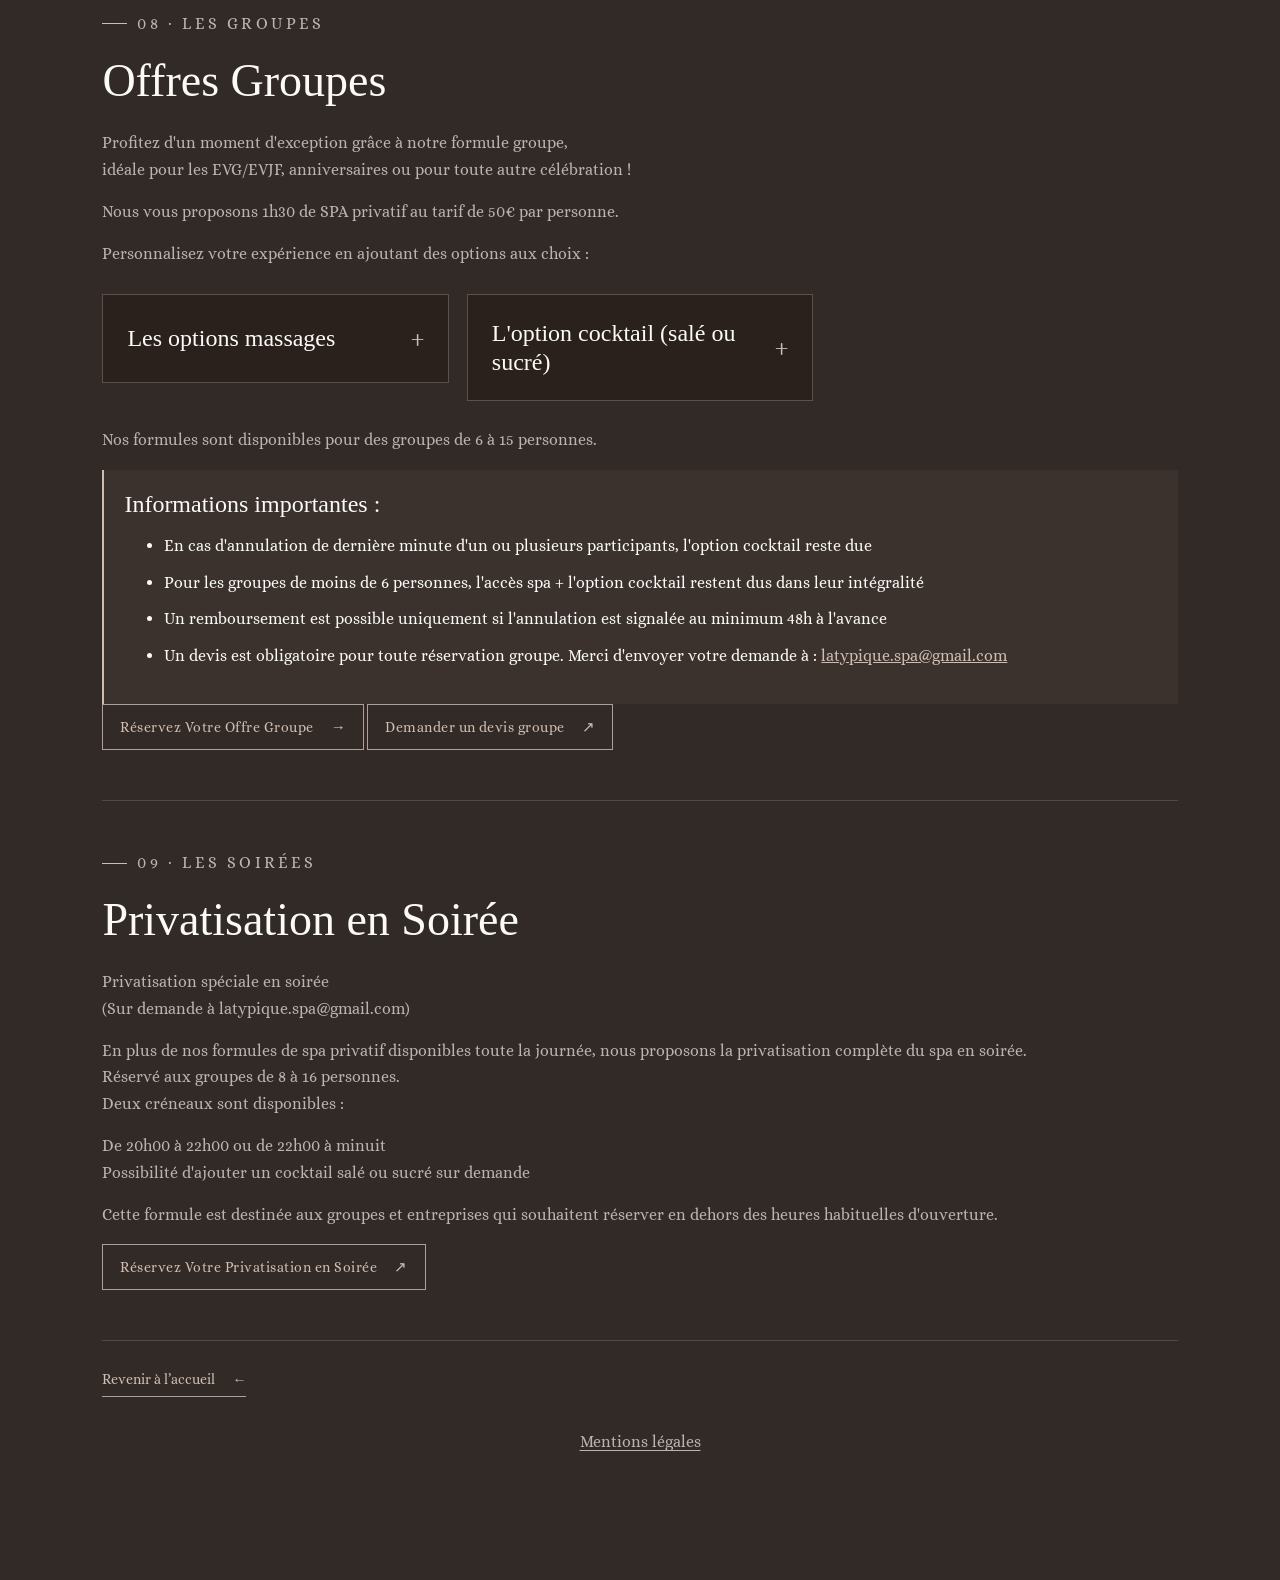
==== commit 7cd76efb: "Ajouter les fiches repliables et actualiser les informations du spa Co-authored-by: Copilot <2235562" ====
--- a/docs/carte-tarifs.html
+++ b/docs/carte-tarifs.html
@@ -8,7 +8,7 @@
   <title>Massages et soins à Meaux : carte et tarifs | L’Atypique Spa</title>
   <link rel="canonical" href="https://latypiquespa.com/carte-tarifs.html">
   <link rel="icon" href="assets/favicon/favicon.ico">
-  <link rel="stylesheet" href="proposition-3.css?v=20261020-1">
+  <link rel="stylesheet" href="proposition-3.css?v=20261023-2">
 </head>
 <body class="rates-page">
   <a class="skip-link" href="#contenu">Aller au contenu</a>
@@ -48,7 +48,7 @@
       <a class="button button-light" href="reservation.html">Réserver en ligne <span aria-hidden="true">→</span></a>
     </div>
     <nav class="rates-categories" aria-label="Rubriques de la carte">
-      <a href="#massage">Massages</a><a href="#gommage">Gommages</a><a href="#visage">Soins Visage</a><a href="#duo">Soins en Duo</a><a href="#privatif">Spa Privatif</a><a href="#formules">Formules</a><a href="#evc">Groupes</a><a href="#privatisation">Soirées privées</a>
+      <a href="#massage">Massages</a><a href="#gommage">Gommages</a><a href="#visage">Soins Visage</a><a href="#duo">Soins en Duo</a><a href="#parent-enfant">Prestations Parent/Enfant</a><a href="#privatif">Spa Privatif</a><a href="#formules">Formules</a><a href="#evc">Groupes</a><a href="#privatisation">Soirées privées</a>
     </nav>
 
     <section class="rates-section" id="massage" aria-labelledby="massage-title">
@@ -56,59 +56,59 @@
       <h2 id="massage-title">Nos massages à Meaux</h2>
       <p>3 cabines, 3 ambiances apaisantes et inédites pour profiter pleinement de votre massage</p>
       <div class="rates-grid">
-        <article class="rate-card">
-          <h3>Massage L'Apaisant</h3>
+        <details class="rate-card">
+          <summary><h3>Massage L'Apaisant</h3></summary>
           <p>La combinaison parfaite de longs effleurements et de mouvements amples et fluides</p>
           <p>Il permet d’éliminer les tensions physiques et psychiques</p>
           <p>Composé d’une gestuelle lente et douce, il vous offrira un apaisement total</p>
           <ul class="rate-prices"><li>90 min <strong>120 €</strong></li><li>60 min <strong>85 €</strong></li><li>30 min <strong>55 €</strong></li></ul>
-        </article>
-        <article class="rate-card">
-          <h3>Massage Le Ressourçant</h3>
+        </details>
+        <details class="rate-card">
+          <summary><h3>Massage Le Ressourçant</h3></summary>
           <p>Inspiré du massage Hawaïen, il se veut tonique et souple à la fois</p>
           <p>Il se pratique en parcourant le corps de haut en bas</p>
           <p>Il permet de masser plusieurs zones en même temps, provoquant ainsi, une sensation de relaxation intense</p>
           <ul class="rate-prices"><li>90 min <strong>125 €</strong></li><li>60 min <strong>90 €</strong></li><li>30 min <strong>60 €</strong></li></ul>
-        </article>
-        <article class="rate-card">
-          <h3>Massage Le Future Maman</h3>
+        </details>
+        <details class="rate-card">
+          <summary><h3>Massage Le Future Maman</h3></summary>
           <p>Il agit sur le sommeil et permet de diminuer les douleurs liées à la sciatique</p>
           <p>Réalisé avec une huile neutre bio, vous profiterez d’un moment de bien-être et de détente</p>
           <p>Il se pratique entre le 3ème et 8ème mois de grossesse, en position latérale et sur le dos</p>
           <ul class="rate-prices"><li>60 min <strong>85 €</strong></li><li>30 min <strong>55 €</strong></li></ul>
-        </article>
-        <article class="rate-card">
-          <h3>Massage Le Sportif</h3>
+        </details>
+        <details class="rate-card">
+          <summary><h3>Massage Le Sportif</h3></summary>
           <p>Un mélange d’étirements thaï, de travail musculaire et de drainage lymphatique</p>
           <p>Il soulage les douleurs liées au sport, prévient les courbatures et détend la musculature</p>
           <p>Associé à un massage à l’huile avec pression, il sera l’allié imparable pour améliorer votre performance</p>
           <ul class="rate-prices"><li>60 min <strong>90 €</strong></li><li>30 min <strong>60 €</strong></li></ul>
-        </article>
-        <article class="rate-card">
-          <h3>Massage Les Pierres Chaudes</h3>
+        </details>
+        <details class="rate-card">
+          <summary><h3>Massage Les Pierres Chaudes</h3></summary>
           <p>Un massage manuel réalisé aux huiles essentielles de camomille, associé à un massage aux pierres de basalte volcanique</p>
           <p>La chaleur des pierres va permettre de travailler plus intensément les nœuds pour dénouer les tensions musculaires profondes</p>
           <p class="rate-note">Déconseillé pour les personnes souffrant de diabète et de troubles cardiaques</p>
           <ul class="rate-prices"><li>60 min <strong>95 €</strong></li><li>30 min <strong>65 €</strong></li></ul>
-        </article>
-        <article class="rate-card">
-          <h3>Massage Rituel Tête et Nuque</h3>
+        </details>
+        <details class="rate-card">
+          <summary><h3>Massage Rituel Tête et Nuque</h3></summary>
           <p>Spécialement conçu pour offrir une relaxation profonde</p>
           <p>Ce massage libère les tensions du visage, du crâne et de la nuque, procurant une sensation de bien-être immédiate</p>
           <ul class="rate-prices"><li>30 min <strong>50 €</strong></li></ul>
-        </article>
-        <article class="rate-card">
-          <h3>Massage Le Quatre Mains</h3>
+        </details>
+        <details class="rate-card">
+          <summary><h3>Massage Le Quatre Mains</h3></summary>
           <p>Ce massage s’impose comme une alternative originale aux pratiques habituelles, grâce à des manœuvres réalisées harmonieusement par 2 praticiennes</p>
           <p>Pour des sensations décuplées et un effet de bien-être général</p>
           <ul class="rate-prices"><li>50 min <strong>150 €</strong></li></ul>
-        </article>
-        <article class="rate-card">
-          <h3>Massage Le Sur-Mesure</h3>
+        </details>
+        <details class="rate-card">
+          <summary><h3>Massage Le Sur-Mesure</h3></summary>
           <p>Après avoir répondu aux 10 questions de L’atypique, votre massage sera composé sur mesure, adapté à vos envies ou vos besoins, mélangeant plusieurs techniques de massage venues du monde entier</p>
           <p>Vous vous évaderez pour un moment de bien-être et de sérénité</p>
           <ul class="rate-prices"><li>60 min <strong>130 €</strong></li></ul>
-        </article>
+        </details>
       </div>
       <a class="button button-outline" href="reservation.html">Réservez Votre Massage <span aria-hidden="true">→</span></a>
     </section>
@@ -118,23 +118,23 @@
       <h2 id="gommage-title">Nos Gommages</h2>
       <p>Et si vous optiez pour un gommage ...</p>
       <div class="rates-grid">
-        <article class="rate-card">
-          <h3>Gommage Corps Express</h3>
+        <details class="rate-card">
+          <summary><h3>Gommage Corps Express</h3></summary>
           <p>Gommage rapide sur le corps entier pour éliminer les cellules mortes et redonner à votre peau une sensation de douceur.</p>
           <ul class="rate-prices"><li>30 min <strong>48 €</strong></li></ul>
-        </article>
-        <article class="rate-card">
-          <h3>Gommage Corps Voyage en Orient</h3>
+        </details>
+        <details class="rate-card">
+          <summary><h3>Gommage Corps Voyage en Orient</h3></summary>
           <p>Gommage Charme d’Orient réalisé aux cristaux de rose pour un gommage détoxifiant et reminéralisant</p>
           <p>Suivi d’un enveloppement au beurre d’arganier et d'un modelage final pour une réhydratation totale</p>
           <ul class="rate-prices"><li>90 min <strong>125 €</strong></li></ul>
-        </article>
-        <article class="rate-card">
-          <h3>Gommage Corps Evasion Berbère</h3>
+        </details>
+        <details class="rate-card">
+          <summary><h3>Gommage Corps Evasion Berbère</h3></summary>
           <p>Une douce et profonde exfoliation, suivie d’un enveloppement et d’un effleurage à l’huile sur le corps entier</p>
           <p>La combinaison des richesses des céréales, ainsi que les bienfaits du miel, de la gelée royale et des huiles végétales vous permettront de retrouver une peau dynamisée, redensifiée et nourrie</p>
           <ul class="rate-prices"><li>75 min <strong>120 €</strong></li></ul>
-        </article>
+        </details>
       </div>
       <a class="button button-outline" href="reservation.html">Réservez Votre Gommage <span aria-hidden="true">→</span></a>
     </section>
@@ -144,10 +144,10 @@
       <h2 id="visage-title">Soins Visage</h2>
       <p>Nos soins sont réalisés avec les produits Charme d’Orient, ils comportent tous un démaquillage, un gommage, une pose de masque, une crème de jour ainsi qu’un massage sur une zone au choix. Ils peuvent être effectués dans l’état ou adaptés à votre convenance.<br>Une boisson vous est offerte à la fin de votre soin.</p>
       <div class="rates-grid">
-        <article class="rate-card"><h3>Soin Visage Coup d'Eclat</h3><p>Grâce à l’utilisation du miel et de la gelée royale, vous retrouverez une peau lumineuse et un coup d’éclat immédiat donnant un teint unifié et nacré à la peau.</p><ul class="rate-prices"><li>45 min <strong>65 €</strong></li></ul></article>
-        <article class="rate-card"><h3>Soin Visage Belle Nigelle</h3><p>Soin à base d’huile de Nigelle pour le respect des peaux sensibles et réactives. Votre peau sera réhydratée et apaisée.</p><ul class="rate-prices"><li>55 min <strong>75 €</strong></li></ul></article>
-        <article class="rate-card"><h3>Soin Visage Beauté d'Orient</h3><p>Soin adapté aux peaux mixtes à grasses, à tendance comédogène. Vous retrouverez une peau purifiée, oxygénée, un grain de peau lisse. (utilisation du vapozone pour l’extraction de comédons) .</p><ul class="rate-prices"><li>55 min <strong>88 €</strong></li></ul></article>
-        <article class="rate-card"><h3>Soin Visage Secret de Jeunesse à la Figue de Barbarie</h3><p>Grâce à l’utilisation du miel et de la figue de barbarie, vous retrouverez une peau lumineuse et un coup d’éclat immédiat donnant un teint unifié et nacré à la peau.</p><ul class="rate-prices"><li>55 min <strong>105 €</strong></li></ul></article>
+        <details class="rate-card"><summary><h3>Soin Visage Coup d'Eclat</h3></summary><p>Grâce à l’utilisation du miel et de la gelée royale, vous retrouverez une peau lumineuse et un coup d’éclat immédiat donnant un teint unifié et nacré à la peau.</p><ul class="rate-prices"><li>45 min <strong>65 €</strong></li></ul></details>
+        <details class="rate-card"><summary><h3>Soin Visage Belle Nigelle</h3></summary><p>Soin à base d’huile de Nigelle pour le respect des peaux sensibles et réactives. Votre peau sera réhydratée et apaisée.</p><ul class="rate-prices"><li>55 min <strong>75 €</strong></li></ul></details>
+        <details class="rate-card"><summary><h3>Soin Visage Beauté d'Orient</h3></summary><p>Soin adapté aux peaux mixtes à grasses, à tendance comédogène. Vous retrouverez une peau purifiée, oxygénée, un grain de peau lisse. (utilisation du vapozone pour l’extraction de comédons) .</p><ul class="rate-prices"><li>55 min <strong>88 €</strong></li></ul></details>
+        <details class="rate-card"><summary><h3>Soin Visage Secret de Jeunesse à la Figue de Barbarie</h3></summary><p>Grâce à l’utilisation du miel et de la figue de barbarie, vous retrouverez une peau lumineuse et un coup d’éclat immédiat donnant un teint unifié et nacré à la peau.</p><ul class="rate-prices"><li>55 min <strong>105 €</strong></li></ul></details>
       </div>
       <a class="button button-outline" href="reservation.html">Réservez Votre Soin Visage <span aria-hidden="true">→</span></a>
     </section>
@@ -157,55 +157,64 @@
       <h2 id="duo-title">Les Soins en Duo</h2>
       <p>Découvrez nos offres duo</p>
       <div class="rates-grid">
-        <article class="rate-card"><h3>Duo Massage</h3><p>Massage sur mesure pour 2 personnes</p><ul class="rate-prices"><li>30 min <strong>120 €</strong></li><li>60 min <strong>180 €</strong></li><li>90 min <strong>230 €</strong></li></ul></article>
-        <article class="rate-card" id="parent-enfant"><h3>Duo Parent/Enfant</h3><p>Nous ne réalisons les massages enfants (à partir de 5 ans), qu’en présence d’un parent.</p><ul class="rate-prices"><li>30 min <strong>90 €</strong></li><li>60 min <strong>150 €</strong></li></ul></article>
-        <article class="rate-card"><h3>Soins Duo Visage ou Corps</h3><p>Soin visage ou corps sur mesure avec un massage sur une zone au choix.<br>Pour 2 personnes en duo</p><ul class="rate-prices"><li>60 min <strong>195 €</strong></li></ul></article>
+        <details class="rate-card"><summary><h3>Duo Massage</h3></summary><p>Massage sur mesure pour 2 personnes</p><ul class="rate-prices"><li>30 min <strong>120 €</strong></li><li>60 min <strong>180 €</strong></li><li>90 min <strong>230 €</strong></li></ul></details>
+        <details class="rate-card"><summary><h3>Duo Parent/Enfant</h3></summary><p>Nous ne réalisons les massages enfants (à partir de 5 ans), qu’en présence d’un parent.</p><ul class="rate-prices"><li>30 min <strong>90 €</strong></li><li>60 min <strong>150 €</strong></li></ul></details>
+        <details class="rate-card"><summary><h3>Soins Duo Visage ou Corps</h3></summary><p>Soin visage ou corps sur mesure avec un massage sur une zone au choix.<br>Pour 2 personnes en duo</p><ul class="rate-prices"><li>60 min <strong>195 €</strong></li></ul></details>
       </div>
       <a class="button button-outline" href="reservation.html">Réservez Votre Soin Duo <span aria-hidden="true">→</span></a>
     </section>
 
+    <section class="rates-section" id="parent-enfant" aria-labelledby="parent-enfant-title">
+      <p class="eyebrow">05 · Cocon parent/enfant</p>
+      <h2 id="parent-enfant-title">Prestations Parent/Enfant</h2>
+      <div class="rates-grid">
+        <details class="rate-card"><summary><h3>Formule 7</h3></summary><p>Spa privatif 1 heure +<br>Massage 30 minutes parent/enfant (12 ans maxi)</p><p class="rate-total">175 € pour 2 personnes</p></details>
+        <details class="rate-card"><summary><h3>Duo Parent/Enfant</h3></summary><p>Nous ne réalisons les massages enfants (à partir de 5 ans), qu’en présence d’un parent.</p><ul class="rate-prices"><li>30 min <strong>90 €</strong></li><li>60 min <strong>150 €</strong></li></ul></details>
+      </div>
+    </section>
+
     <section class="rates-section" id="privatif" aria-labelledby="privatif-title">
-      <p class="eyebrow">05 · L’espace spa</p>
+      <p class="eyebrow">06 · L’espace spa</p>
       <h2 id="privatif-title">Le Spa Privatif</h2>
       <p>Au sein de notre établissement de 200 m² à Meaux, l’espace spa de 90 m² comprend un hammam, un sauna, un jacuzzi et une piscine. Des boissons fraîches sont à votre disposition.<br>Vous pouvez privatiser cet espace spa ou réserver en collectif. Retrouvez les détails de nos <a href="privatisation.html#privatif">formules de spa privatif à Meaux</a>.</p>
       <p>Les serviettes, peignoirs et chaussons sont fournis, vous n’avez que votre maillot de bain à apporter.</p>
       <p>La piscine n’est pas surveillée, les mineurs sont donc sous la surveillance de leurs parents.</p>
       <div class="rates-grid">
-        <article class="rate-card"><h3>1 heure de spa privatif</h3><p>du lundi au vendredi</p><ul class="rate-prices"><li>A partir de 2 personnes <strong>60 €/personne</strong></li><li>A partir de 4 personnes <strong>50 €/personne</strong></li><li>A partir de 8 personnes <strong>40 €/personne</strong></li></ul></article>
-        <article class="rate-card"><h3>1h30 de spa privatif</h3><p>du lundi au vendredi</p><ul class="rate-prices"><li>A partir de 2 personnes <strong>80 €/personne</strong></li><li>A partir de 4 personnes <strong>70 €/personne</strong></li><li>A partir de 8 personnes <strong>55 €/personne</strong></li></ul></article>
-        <article class="rate-card"><h3>1 heure de spa privatif</h3><p>les week-ends</p><ul class="rate-prices"><li>A partir de 2 personnes <strong>70 €/personne</strong></li><li>A partir de 4 personnes <strong>60 €/personne</strong></li><li>A partir de 6 personnes <strong>55 €/personne</strong></li><li>A partir de 8 personnes <strong>50 €/personne</strong></li></ul></article>
-        <article class="rate-card"><h3>1 heure de SPA COLLECTIF</h3><p>Profitez de tous nos équipements (piscine, jacuzzi, sauna et hammam) dans un espace partagé avec d’autres clients, dans la limite de 8 personnes maximum. À la différence de nos espaces privatifs, ce cocon de bien-être reste ouvert à d'autres hôtes pendant votre séance.</p><ul class="rate-prices"><li>Par personne <strong>40 €</strong></li></ul></article>
-        <article class="rate-card"><h3>1 heure de spa privatif PARENT/ENFANT</h3><ul class="rate-prices"><li>Par adulte <strong>65 €</strong></li><li>Par enfant/adolescent <strong>40 €</strong></li><li>Option massage duo · 30 min <strong>70 €</strong></li></ul></article>
+        <details class="rate-card"><summary><h3>1 heure de spa privatif</h3></summary><p>du lundi au vendredi</p><ul class="rate-prices"><li>A partir de 2 personnes <strong>60 €/personne</strong></li><li>A partir de 4 personnes <strong>50 €/personne</strong></li><li>A partir de 8 personnes <strong>40 €/personne</strong></li></ul></details>
+        <details class="rate-card"><summary><h3>1h30 de spa privatif</h3></summary><p>du lundi au vendredi</p><ul class="rate-prices"><li>A partir de 2 personnes <strong>80 €/personne</strong></li><li>A partir de 4 personnes <strong>70 €/personne</strong></li><li>A partir de 8 personnes <strong>55 €/personne</strong></li></ul></details>
+        <details class="rate-card"><summary><h3>1 heure de spa privatif</h3></summary><p>les week-ends</p><ul class="rate-prices"><li>A partir de 2 personnes <strong>70 €/personne</strong></li><li>A partir de 4 personnes <strong>60 €/personne</strong></li><li>A partir de 6 personnes <strong>55 €/personne</strong></li><li>A partir de 8 personnes <strong>50 €/personne</strong></li></ul></details>
+        <details class="rate-card"><summary><h3>1 heure de SPA COLLECTIF</h3></summary><p>Profitez de tous nos équipements (piscine, jacuzzi, sauna et hammam) dans un espace partagé avec d’autres clients, dans la limite de 8 personnes maximum. À la différence de nos espaces privatifs, ce cocon de bien-être reste ouvert à d'autres hôtes pendant votre séance.</p><ul class="rate-prices"><li>Par personne <strong>40 €</strong></li></ul></details>
+        <details class="rate-card"><summary><h3>1 heure de spa privatif PARENT/ENFANT</h3></summary><ul class="rate-prices"><li>Par adulte <strong>65 €</strong></li><li>Par enfant/adolescent <strong>40 €</strong></li><li>Option massage duo · 30 min <strong>70 €</strong></li></ul></details>
       </div>
       <p class="rates-notice">Pour les réservations spa privatif + une option, un devis et un acompte sont obligatoires. Vous faire votre demande via l'adresse suivante : <a href="mailto:latypique.spa@gmail.com">latypique.spa@gmail.com</a></p>
       <a class="button button-outline" href="reservation.html">Réservez Votre Spa <span aria-hidden="true">→</span></a>
     </section>
 
     <section class="rates-section" id="formules" aria-labelledby="formules-title">
-      <p class="eyebrow">06 · Les formules</p>
+      <p class="eyebrow">07 · Les formules</p>
       <h2 id="formules-title">Les Formules</h2>
       <p>Découvrez toutes nos formules</p>
       <div class="rates-grid">
-        <article class="rate-card"><h3>Formule 1</h3><p>Spa privatif 1h +<br>Massage 1h</p><p class="rate-total">120 €/personne</p></article>
-        <article class="rate-card"><h3>Formule 2</h3><p>Spa privatif 1h +<br>Massage 30 minutes</p><p class="rate-total">100 €/personne</p></article>
-        <article class="rate-card"><h3>Formule 3</h3><p>Spa collectif 1h +<br>Massage 30 minutes</p><p class="rate-total">75 €/personne</p></article>
-        <article class="rate-card"><h3>Formule 4</h3><p>Spa privatif 1h +<br>Massage 1h +<br>un soin du visage 45 mn</p><p class="rate-total">187 €/personne</p></article>
-        <article class="rate-card"><h3>Formule 5</h3><p>Massage 1h +<br>Gommage corps 30 minutes +<br>Soin visage 45 minutes</p><p class="rate-total">187 €/personne</p></article>
-        <article class="rate-card"><h3>Formule 6</h3><p>Massage 1 heure +<br>Soin visage 45 minutes</p><p class="rate-total">130 €/personne</p></article>
-        <article class="rate-card"><h3>Formule 7</h3><p>Spa privatif 1 heure +<br>Massage 30 minutes parent/enfant (12 ans maxi)</p><p class="rate-total">175 € pour 2 personnes</p></article>
+        <details class="rate-card"><summary><h3>Formule 1</h3></summary><p>Spa privatif 1h +<br>Massage 1h</p><p class="rate-total">120 €/personne</p></details>
+        <details class="rate-card"><summary><h3>Formule 2</h3></summary><p>Spa privatif 1h +<br>Massage 30 minutes</p><p class="rate-total">100 €/personne</p></details>
+        <details class="rate-card"><summary><h3>Formule 3</h3></summary><p>Spa collectif 1h +<br>Massage 30 minutes</p><p class="rate-total">75 €/personne</p></details>
+        <details class="rate-card"><summary><h3>Formule 4</h3></summary><p>Spa privatif 1h +<br>Massage 1h +<br>un soin du visage 45 mn</p><p class="rate-total">187 €/personne</p></details>
+        <details class="rate-card"><summary><h3>Formule 5</h3></summary><p>Massage 1h +<br>Gommage corps 30 minutes +<br>Soin visage 45 minutes</p><p class="rate-total">187 €/personne</p></details>
+        <details class="rate-card"><summary><h3>Formule 6</h3></summary><p>Massage 1 heure +<br>Soin visage 45 minutes</p><p class="rate-total">130 €/personne</p></details>
+        <details class="rate-card"><summary><h3>Formule 7</h3></summary><p>Spa privatif 1 heure +<br>Massage 30 minutes parent/enfant (12 ans maxi)</p><p class="rate-total">175 € pour 2 personnes</p></details>
       </div>
       <a class="button button-outline" href="reservation.html">Réservez Votre Formule <span aria-hidden="true">→</span></a>
     </section>
 
     <section class="rates-section" id="evc" aria-labelledby="evc-title">
-      <p class="eyebrow">07 · Les groupes</p>
+      <p class="eyebrow">08 · Les groupes</p>
       <h2 id="evc-title">Offres Groupes</h2>
       <p>Profitez d'un moment d'exception grâce à notre formule groupe,<br>idéale pour les EVG/EVJF, anniversaires ou pour toute autre célébration !</p>
       <p>Nous vous proposons 1h30 de SPA privatif au tarif de 50€ par personne.</p>
       <p>Personnalisez votre expérience en ajoutant des options aux choix :</p>
       <div class="rates-grid">
-        <article class="rate-card"><h3>Les options massages</h3><p>15 minutes: 20€ / 30 minutes: 30€ / 45 minutes: 45€.</p><p>Nos massages sont réalisés pendant le temps de votre spa.</p></article>
-        <article class="rate-card"><h3>L'option cocktail (salé ou sucré)</h3><p>(une bouteille de champagne offerte pour toute réservation de l'option cocktail).</p><p class="rate-total">18€ TTC par personne</p></article>
+        <details class="rate-card"><summary><h3>Les options massages</h3></summary><p>15 minutes: 20€ / 30 minutes: 30€ / 45 minutes: 45€.</p><p>Nos massages sont réalisés pendant le temps de votre spa.</p></details>
+        <details class="rate-card"><summary><h3>L'option cocktail (salé ou sucré)</h3></summary><p>(une bouteille de champagne offerte pour toute réservation de l'option cocktail).</p><p class="rate-total">18€ TTC par personne</p></details>
       </div>
       <p>Nos formules sont disponibles pour des groupes de 6 à 15 personnes.</p>
       <div class="rates-notice"><h3>Informations importantes :</h3><ul>
@@ -219,7 +228,7 @@
     </section>
 
     <section class="rates-section" id="privatisation" aria-labelledby="privatisation-title">
-      <p class="eyebrow">08 · Les soirées</p>
+      <p class="eyebrow">09 · Les soirées</p>
       <h2 id="privatisation-title">Privatisation en Soirée</h2>
       <p>Privatisation spéciale en soirée<br>(Sur demande à <a href="mailto:latypique.spa@gmail.com">latypique.spa@gmail.com</a>)</p>
       <p>En plus de nos formules de spa privatif disponibles toute la journée, nous proposons la privatisation complète du spa en soirée.<br>Réservé aux groupes de 8 à 16 personnes.<br>Deux créneaux sont disponibles :</p>
--- a/docs/proposition-3.css
+++ b/docs/proposition-3.css
@@ -1962,6 +1962,39 @@
   line-height: 1.8;
 }
 
+.water-quality {
+  display: flex;
+  flex-wrap: wrap;
+  align-items: center;
+  gap: 20px;
+  margin-top: 28px;
+  padding: 20px;
+  background: var(--surface-raised);
+  border: 1px solid color-mix(in srgb, var(--color-accent) 30%, transparent);
+}
+
+.water-quality > img {
+  width: 130px;
+  height: auto;
+  padding: 8px;
+  background: #fff;
+}
+
+.water-quality > div {
+  flex: 1 1 220px;
+}
+
+.home-section .water-quality h3 {
+  margin-top: 0;
+}
+
+.water-quality p {
+  margin-bottom: 0;
+  color: var(--muted);
+  font-size: 16px;
+  line-height: 1.8;
+}
+
 .home-tour {
   margin-top: 28px;
 }
@@ -2169,6 +2202,60 @@
   padding: 24px;
   background: var(--night);
   border: 1px solid color-mix(in srgb, var(--color-accent) 30%, transparent);
+}
+
+.rates-content details.rate-card {
+  display: block;
+  align-self: start;
+  padding: 0;
+}
+
+.rates-content .rate-card > summary {
+  display: flex;
+  align-items: center;
+  justify-content: space-between;
+  gap: 16px;
+  padding: 24px;
+  cursor: pointer;
+  list-style: none;
+}
+
+.rates-content .rate-card > summary::-webkit-details-marker {
+  display: none;
+}
+
+.rates-content .rate-card > summary::after {
+  content: "+";
+  flex-shrink: 0;
+  color: var(--color-accent);
+  font-size: 24px;
+}
+
+.rates-content .rate-card[open] > summary::after {
+  content: "-";
+}
+
+.rates-content .rate-card > summary h3 {
+  margin: 0;
+}
+
+.rates-content .rate-card > summary:hover,
+.rates-content .rate-card > summary:focus-visible {
+  background: var(--surface-raised);
+}
+
+.rates-content .rate-card > summary:focus-visible {
+  outline: 2px solid var(--color-accent);
+  outline-offset: -2px;
+}
+
+.rates-content details.rate-card > :not(summary) {
+  margin-right: 24px;
+  margin-left: 24px;
+}
+
+.rates-content details.rate-card > :last-child {
+  margin-bottom: 24px;
 }
 
 .rate-prices {
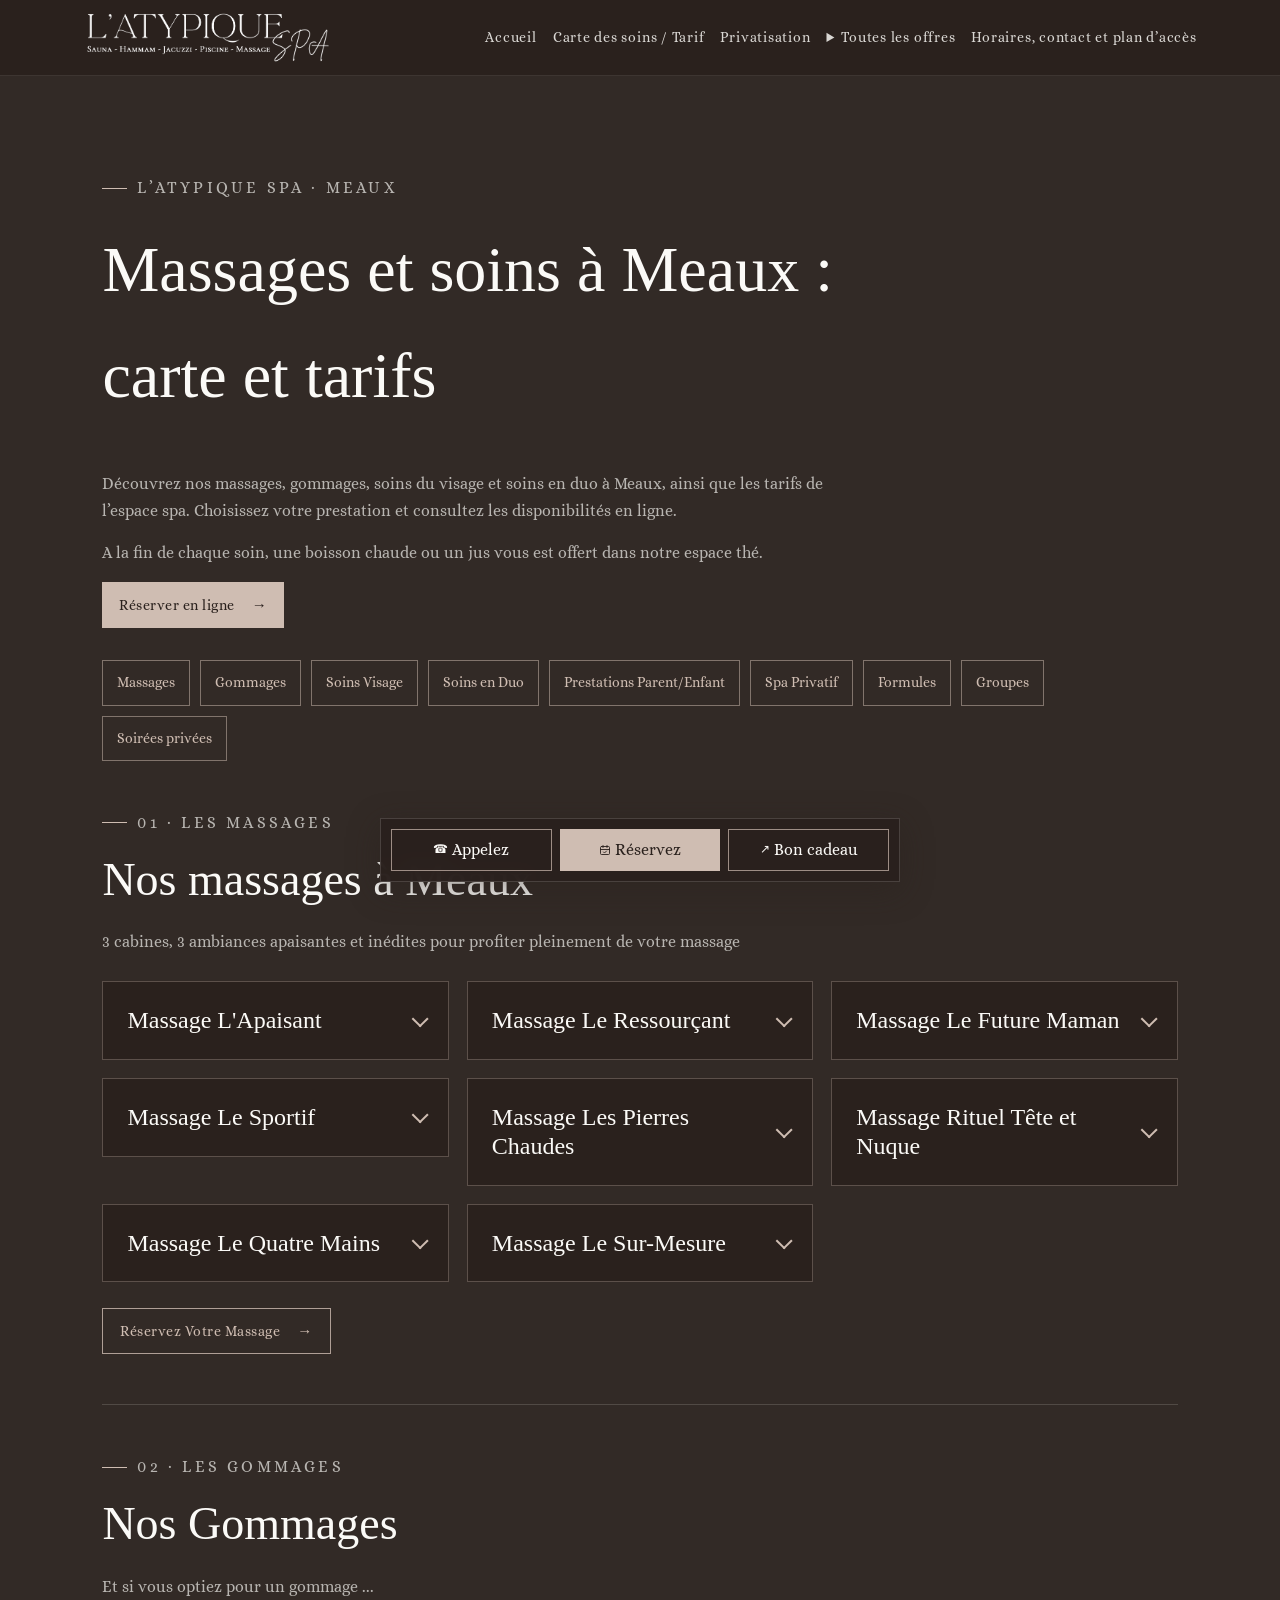
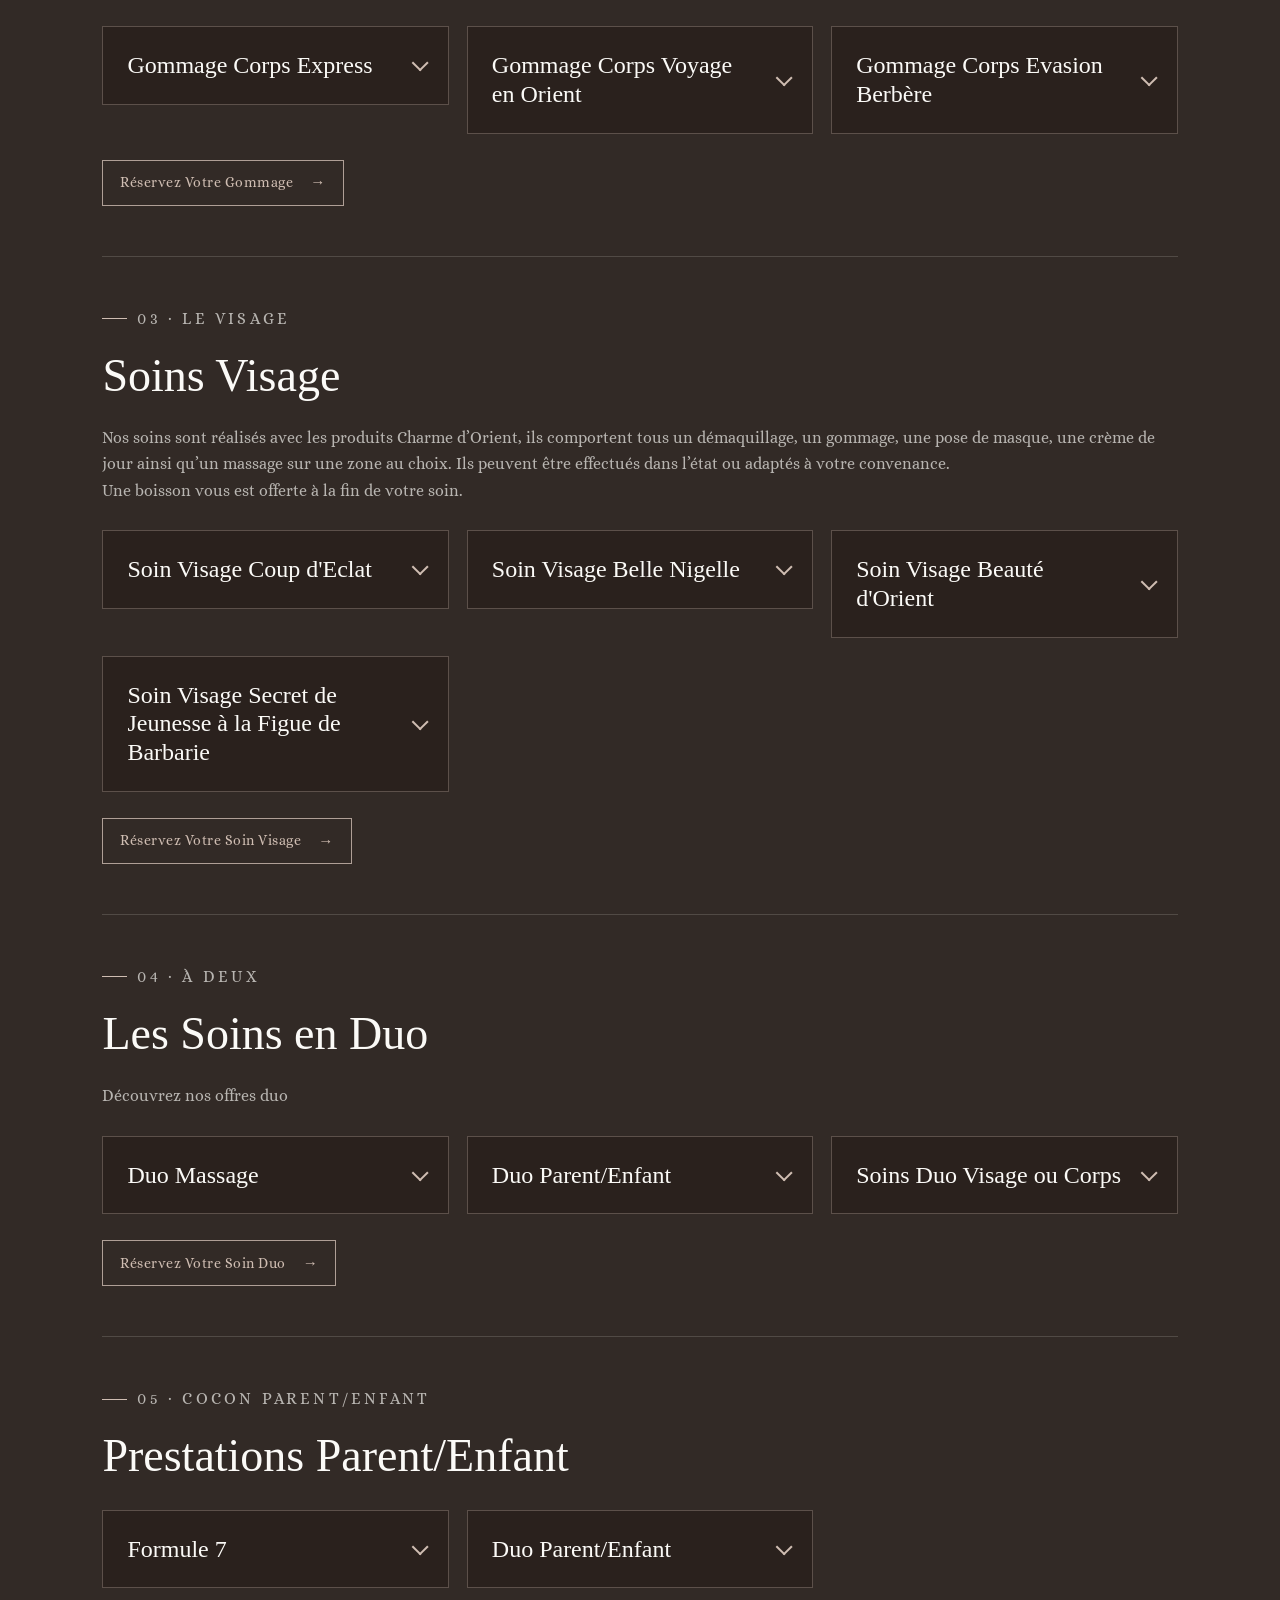
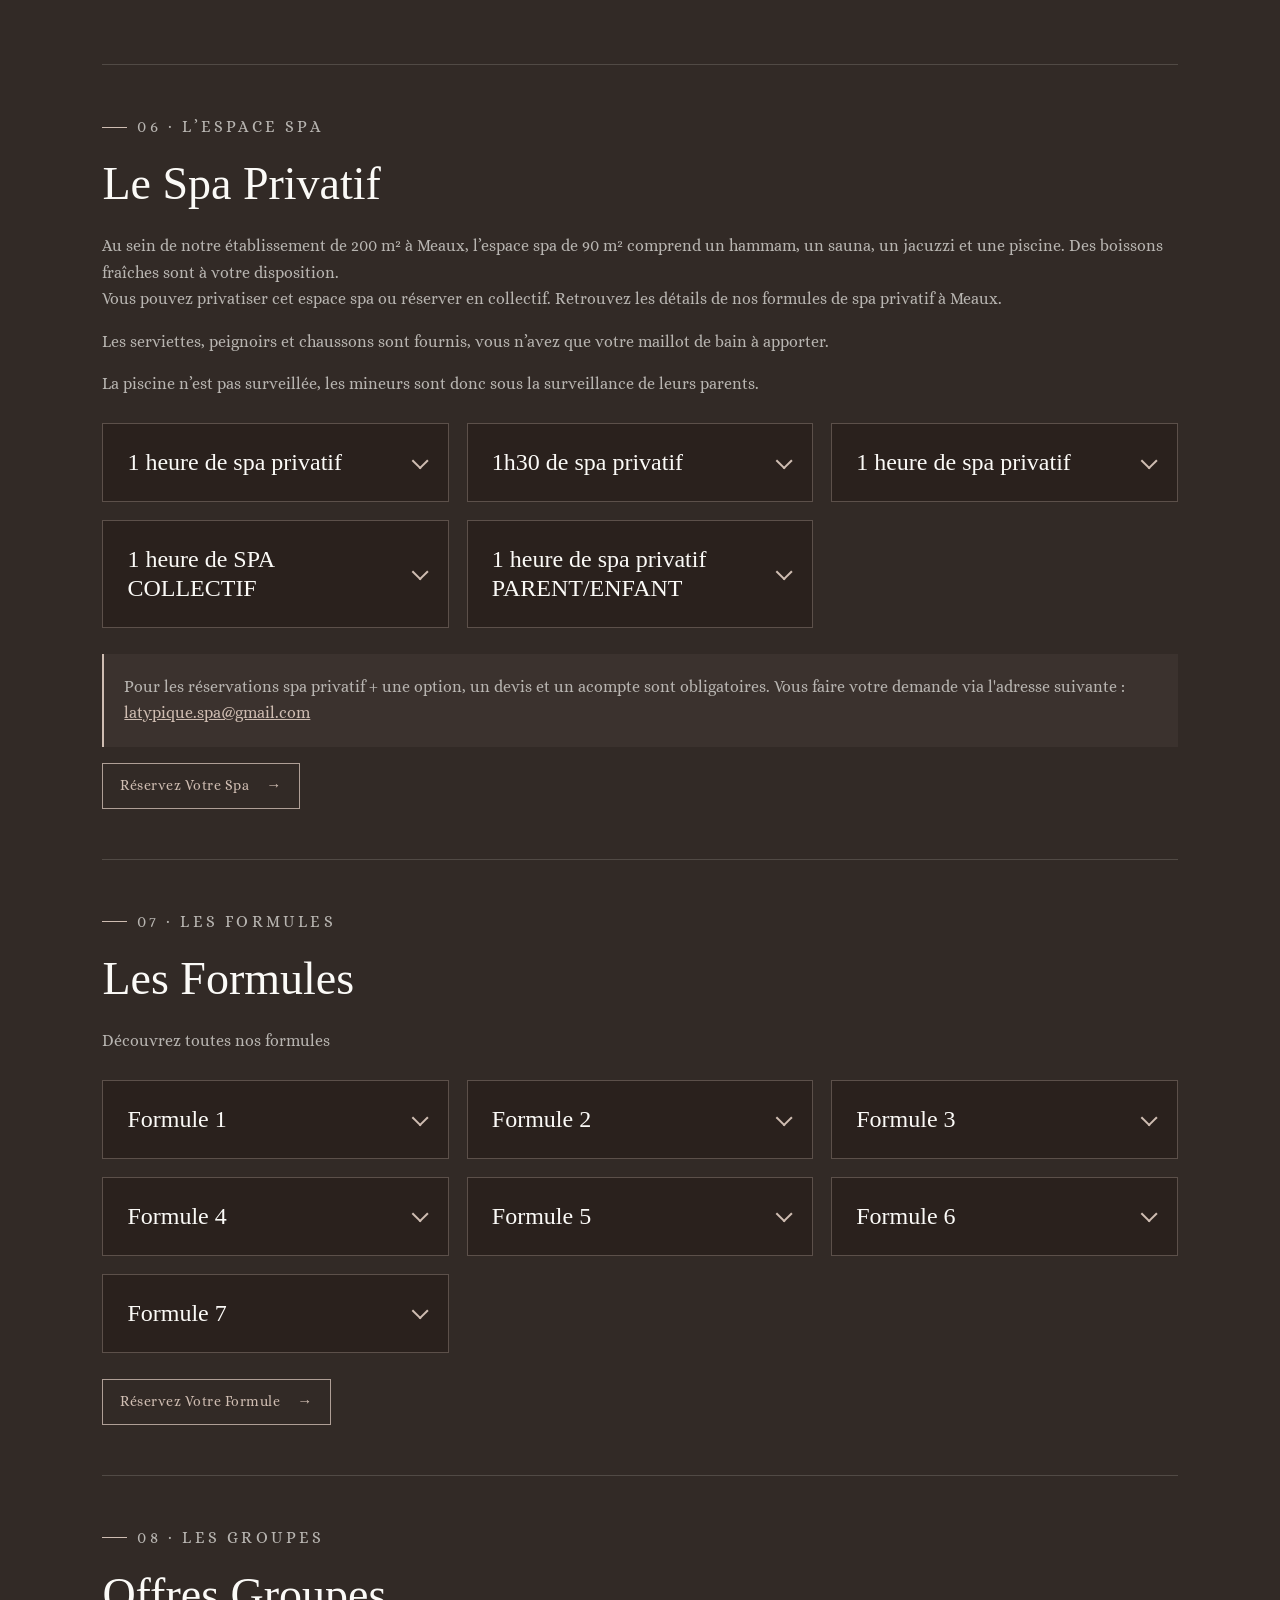
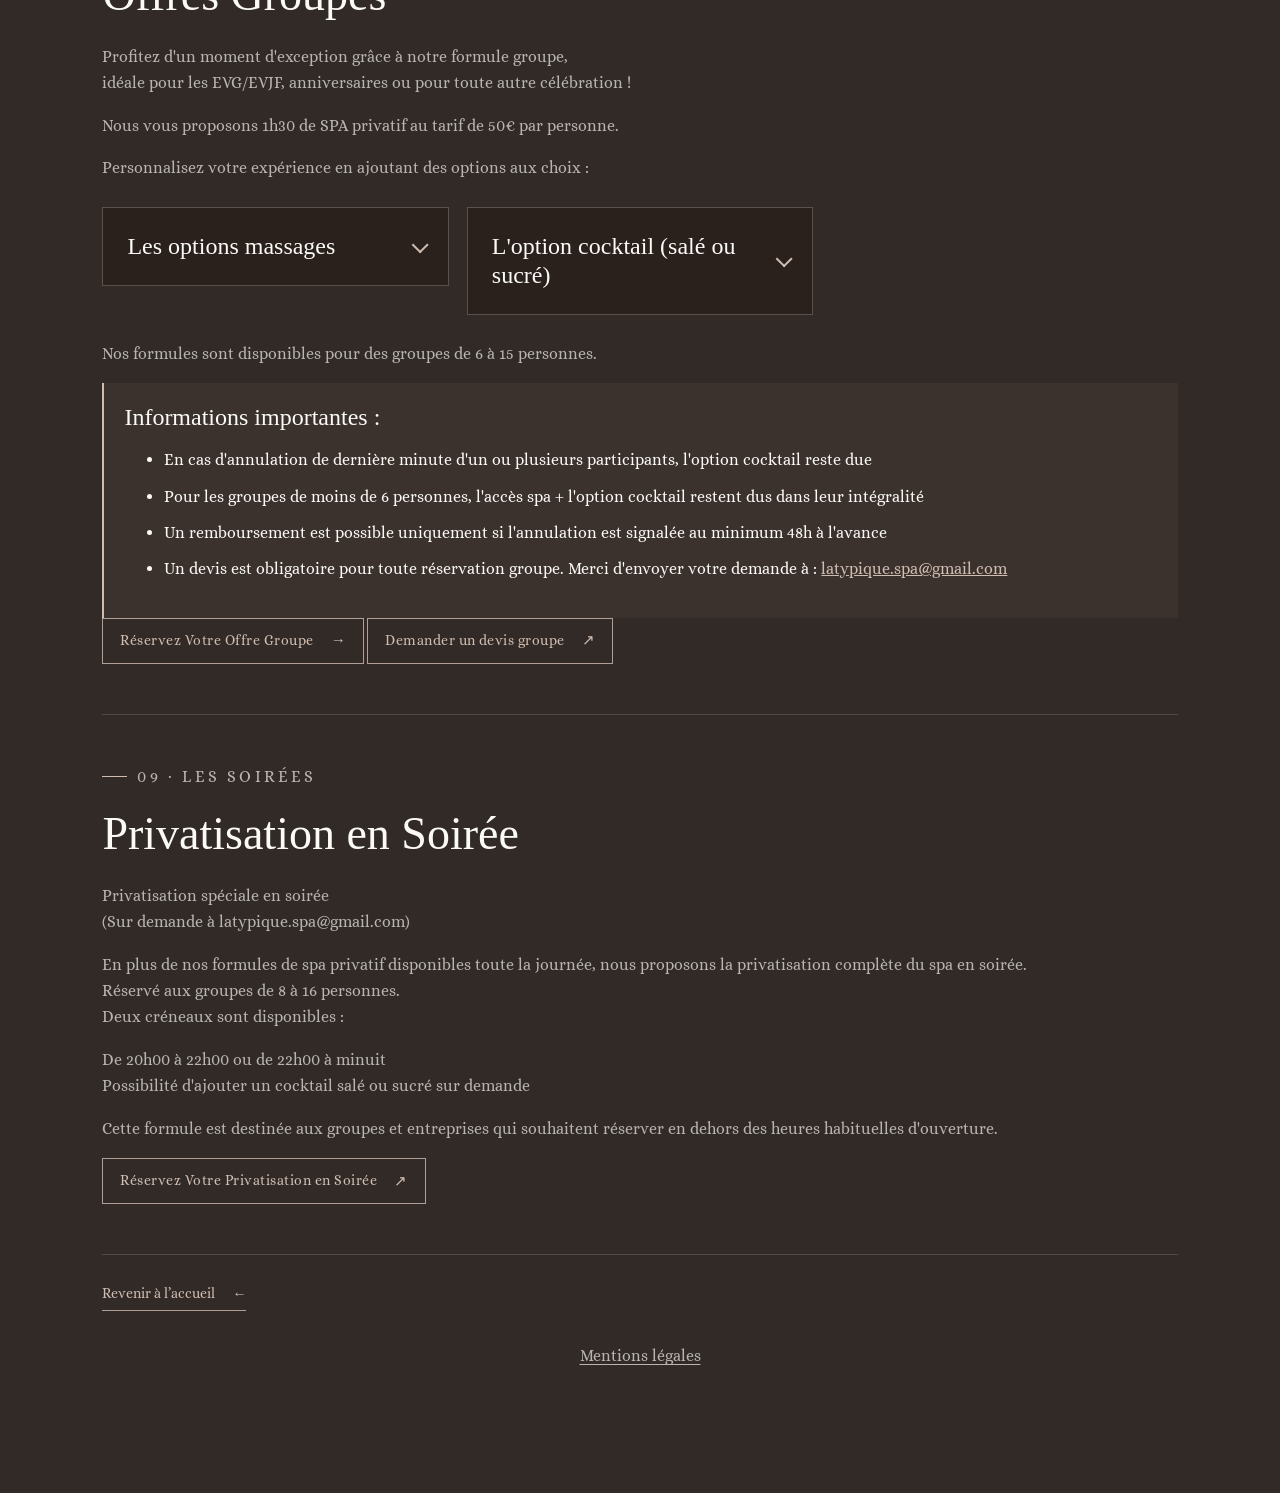
==== commit adf72eab: "Improve pricing and privatization pages Co-authored-by: Copilot <223556219+Copilot@users.noreply.git" ====
--- a/docs/carte-tarifs.html
+++ b/docs/carte-tarifs.html
@@ -8,7 +8,7 @@
   <title>Massages et soins à Meaux : carte et tarifs | L’Atypique Spa</title>
   <link rel="canonical" href="https://latypiquespa.com/carte-tarifs.html">
   <link rel="icon" href="assets/favicon/favicon.ico">
-  <link rel="stylesheet" href="proposition-3.css?v=20261023-2">
+  <link rel="stylesheet" href="proposition-3.css?v=20261026-1">
 </head>
 <body class="rates-page">
   <a class="skip-link" href="#contenu">Aller au contenu</a>
--- a/docs/proposition-3.css
+++ b/docs/proposition-3.css
@@ -2225,14 +2225,18 @@
 }
 
 .rates-content .rate-card > summary::after {
-  content: "+";
+  content: "";
   flex-shrink: 0;
-  color: var(--color-accent);
-  font-size: 24px;
+  width: 10px;
+  height: 10px;
+  border-right: 2px solid var(--color-accent);
+  border-bottom: 2px solid var(--color-accent);
+  transform: rotate(45deg) translateY(-3px);
+  transition: transform 160ms ease;
 }
 
 .rates-content .rate-card[open] > summary::after {
-  content: "-";
+  transform: rotate(225deg) translateY(-3px);
 }
 
 .rates-content .rate-card > summary h3 {
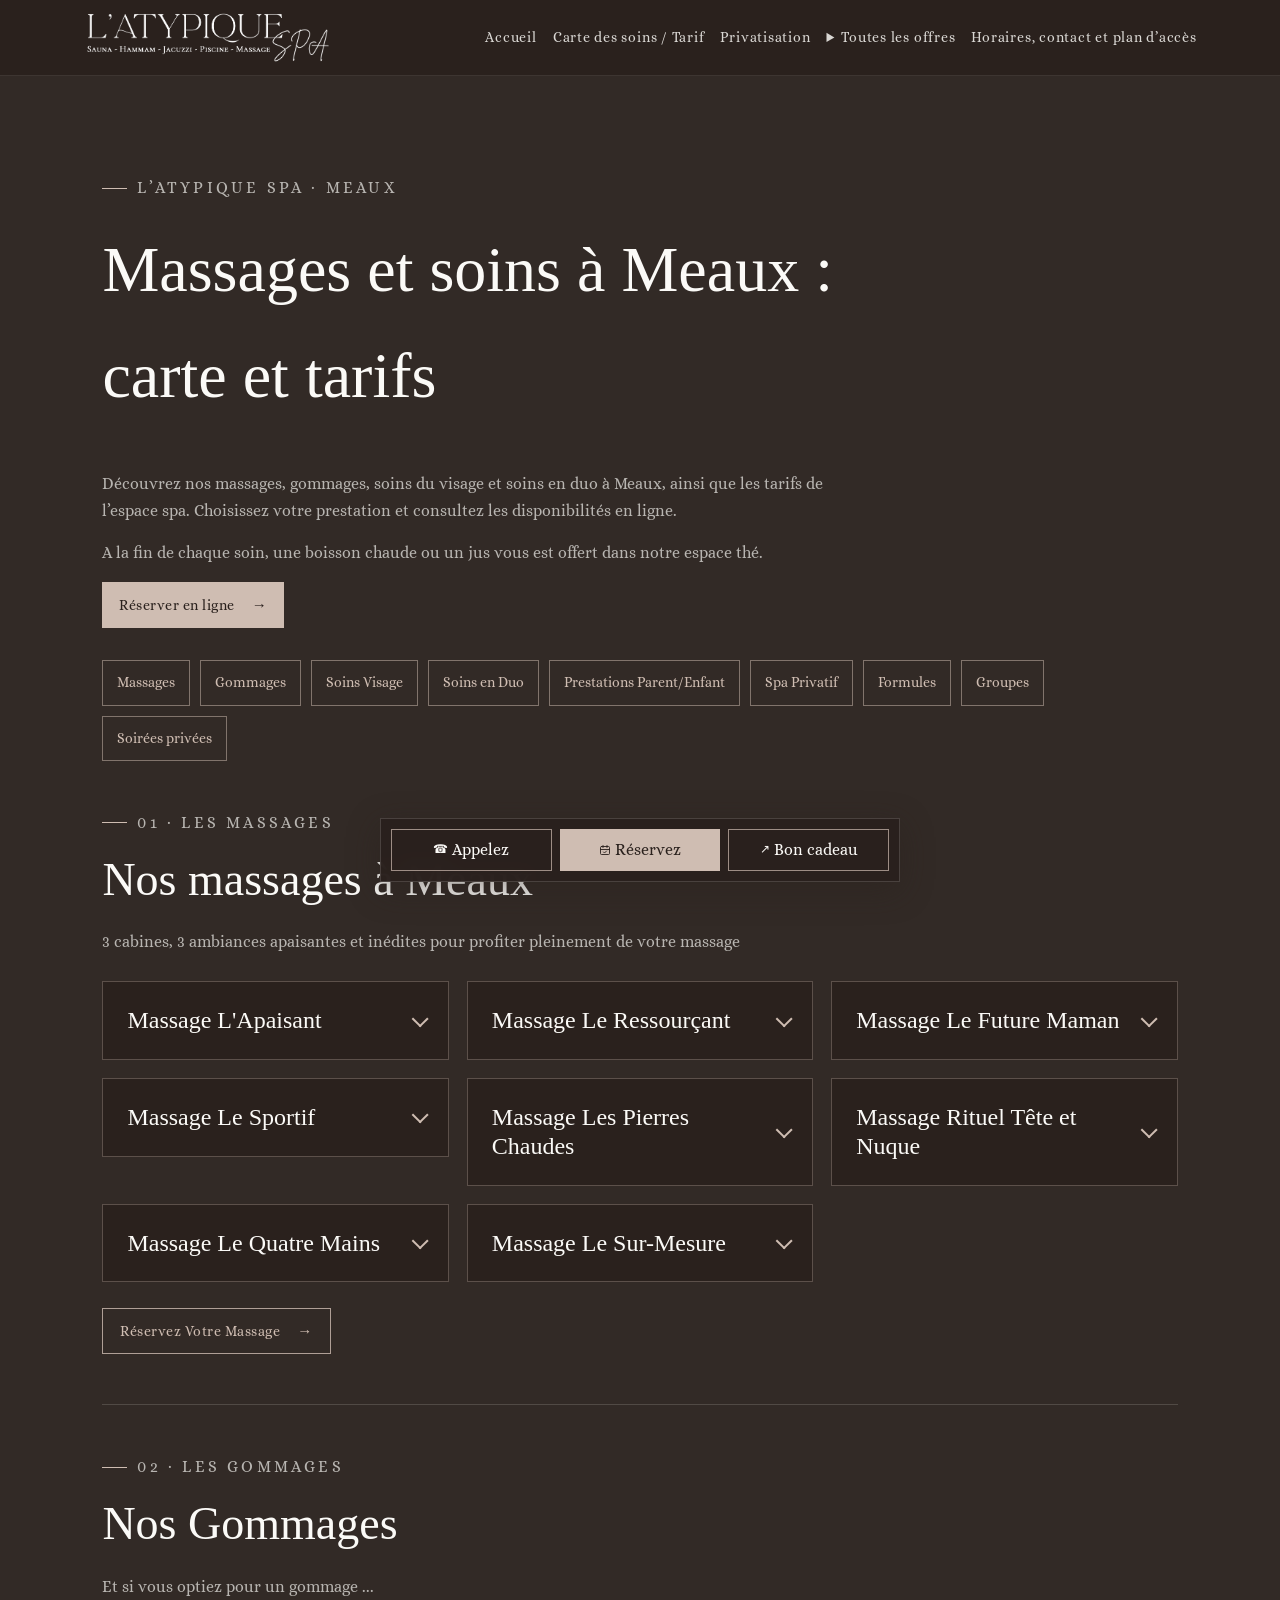
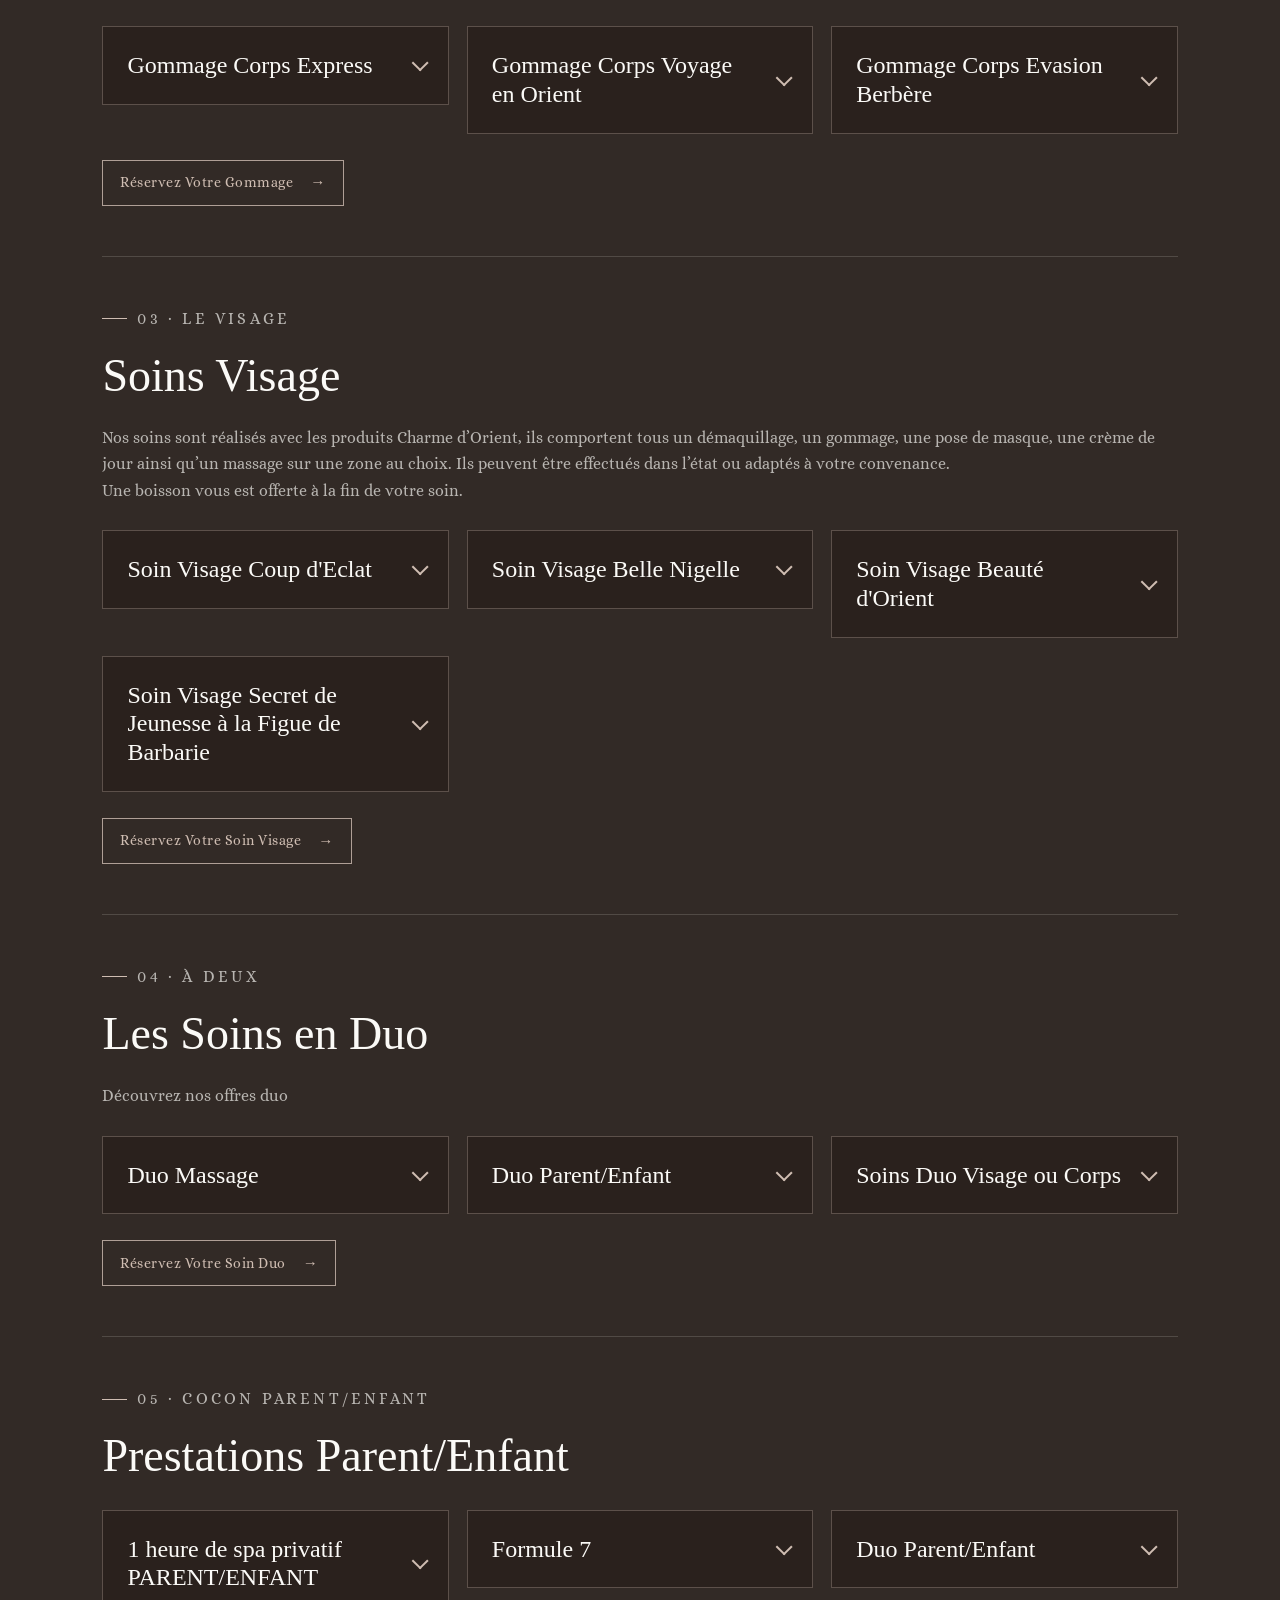
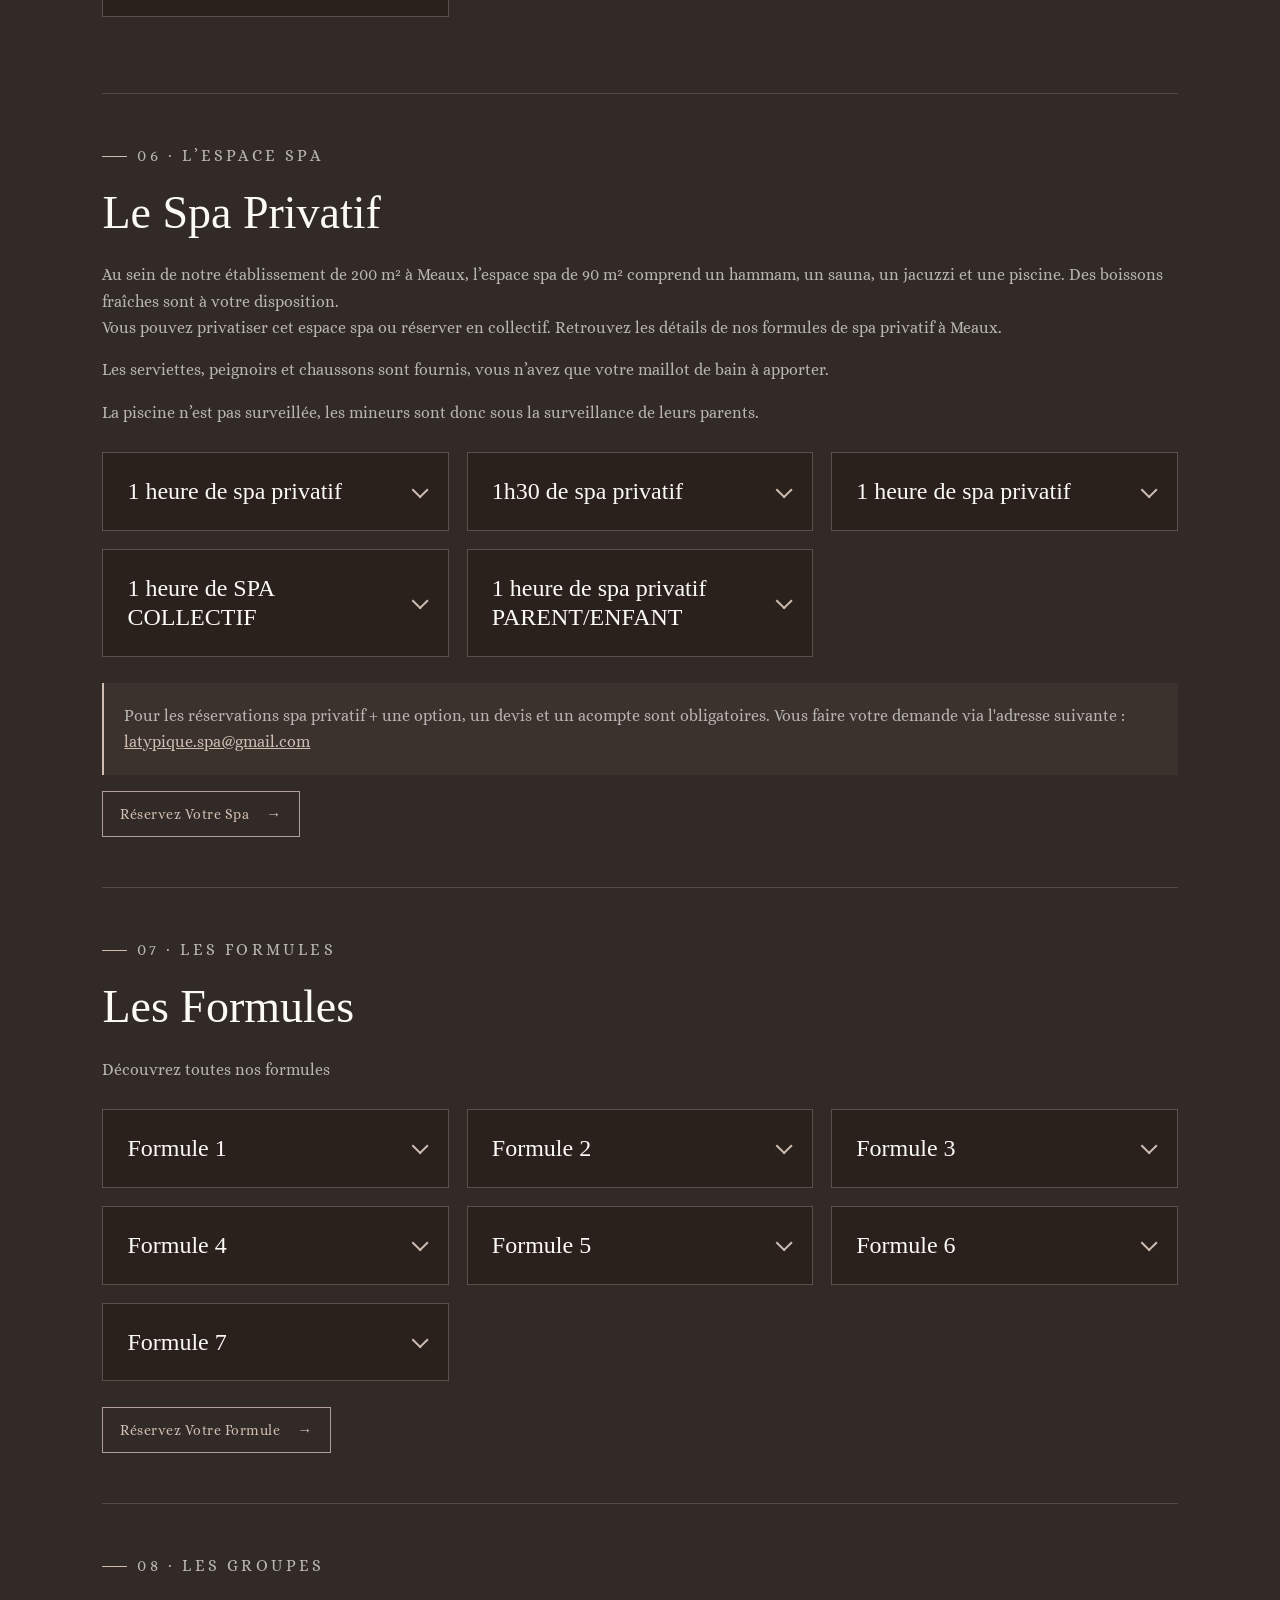
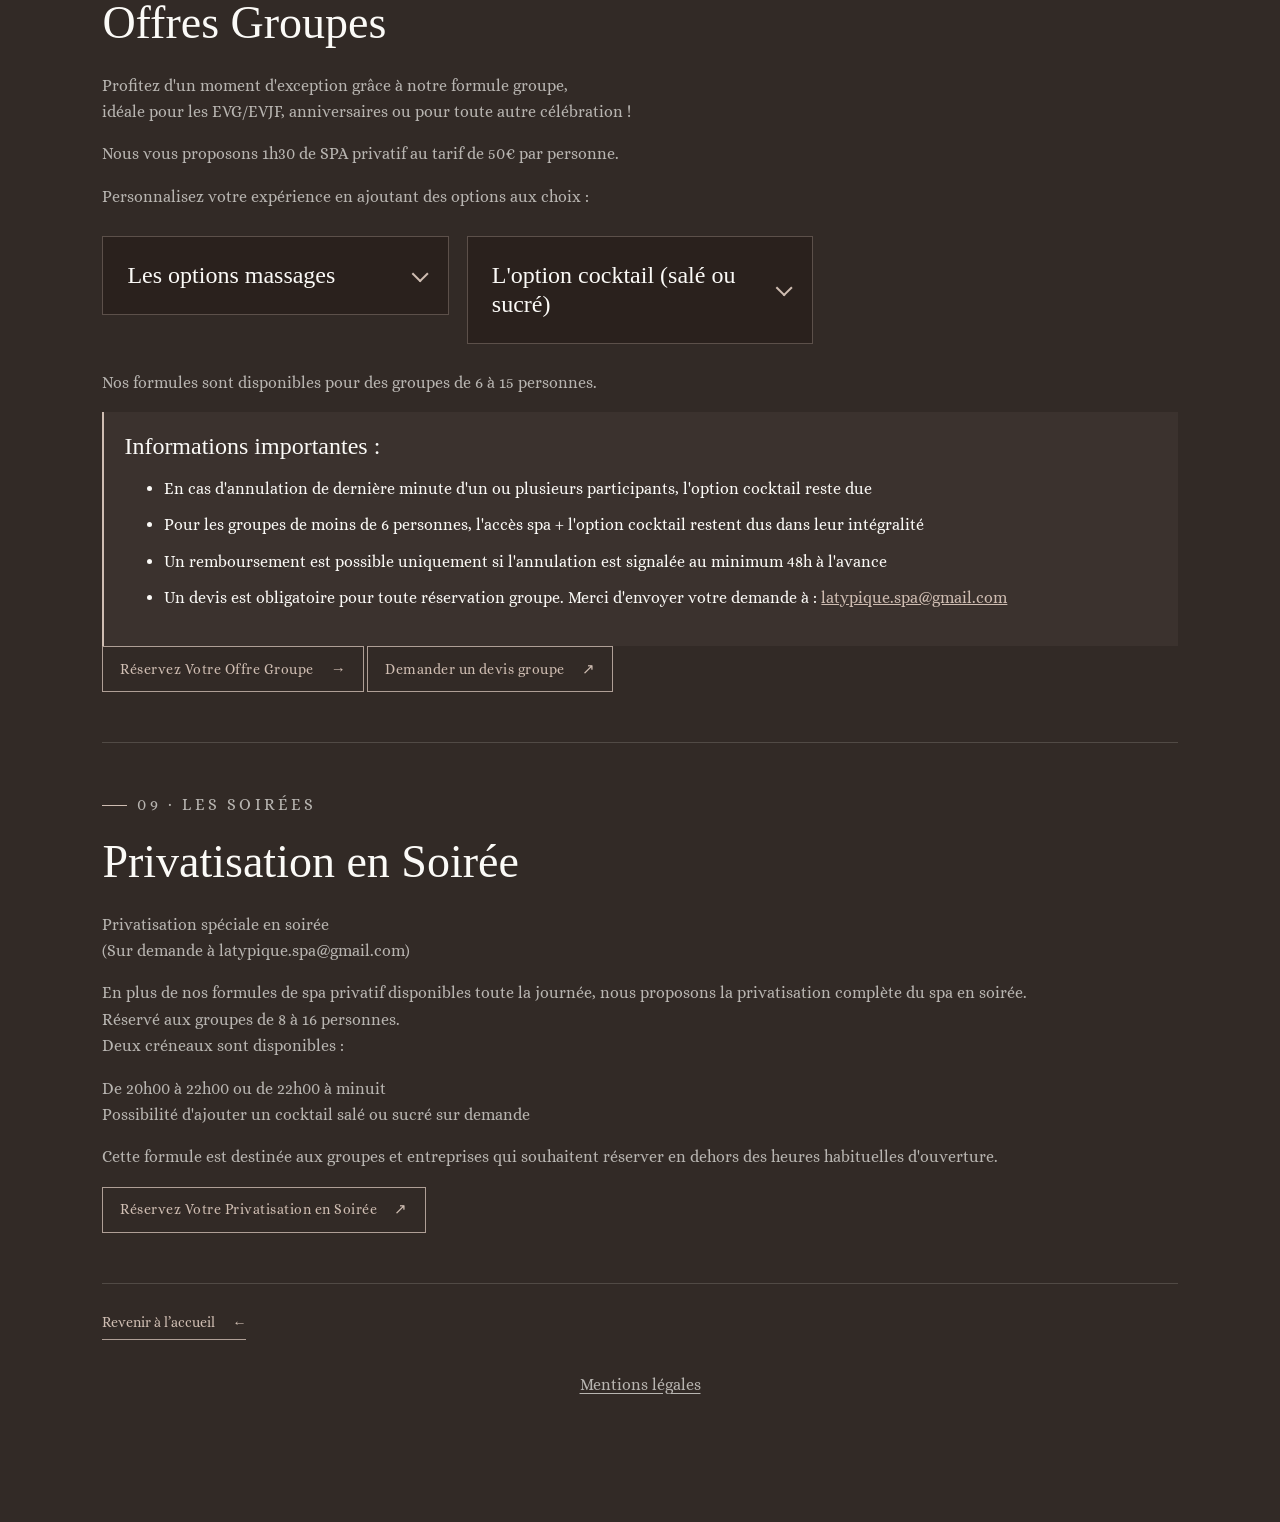
==== commit 830dd25f: "Add private spa offer to parent-child services Co-authored-by: Copilot <223556219+Copilot@users.nore" ====
--- a/docs/carte-tarifs.html
+++ b/docs/carte-tarifs.html
@@ -168,6 +168,7 @@
       <p class="eyebrow">05 · Cocon parent/enfant</p>
       <h2 id="parent-enfant-title">Prestations Parent/Enfant</h2>
       <div class="rates-grid">
+        <details class="rate-card"><summary><h3>1 heure de spa privatif PARENT/ENFANT</h3></summary><ul class="rate-prices"><li>Par adulte <strong>65 €</strong></li><li>Par enfant/adolescent <strong>40 €</strong></li><li>Option massage duo · 30 min <strong>70 €</strong></li></ul></details>
         <details class="rate-card"><summary><h3>Formule 7</h3></summary><p>Spa privatif 1 heure +<br>Massage 30 minutes parent/enfant (12 ans maxi)</p><p class="rate-total">175 € pour 2 personnes</p></details>
         <details class="rate-card"><summary><h3>Duo Parent/Enfant</h3></summary><p>Nous ne réalisons les massages enfants (à partir de 5 ans), qu’en présence d’un parent.</p><ul class="rate-prices"><li>30 min <strong>90 €</strong></li><li>60 min <strong>150 €</strong></li></ul></details>
       </div>
